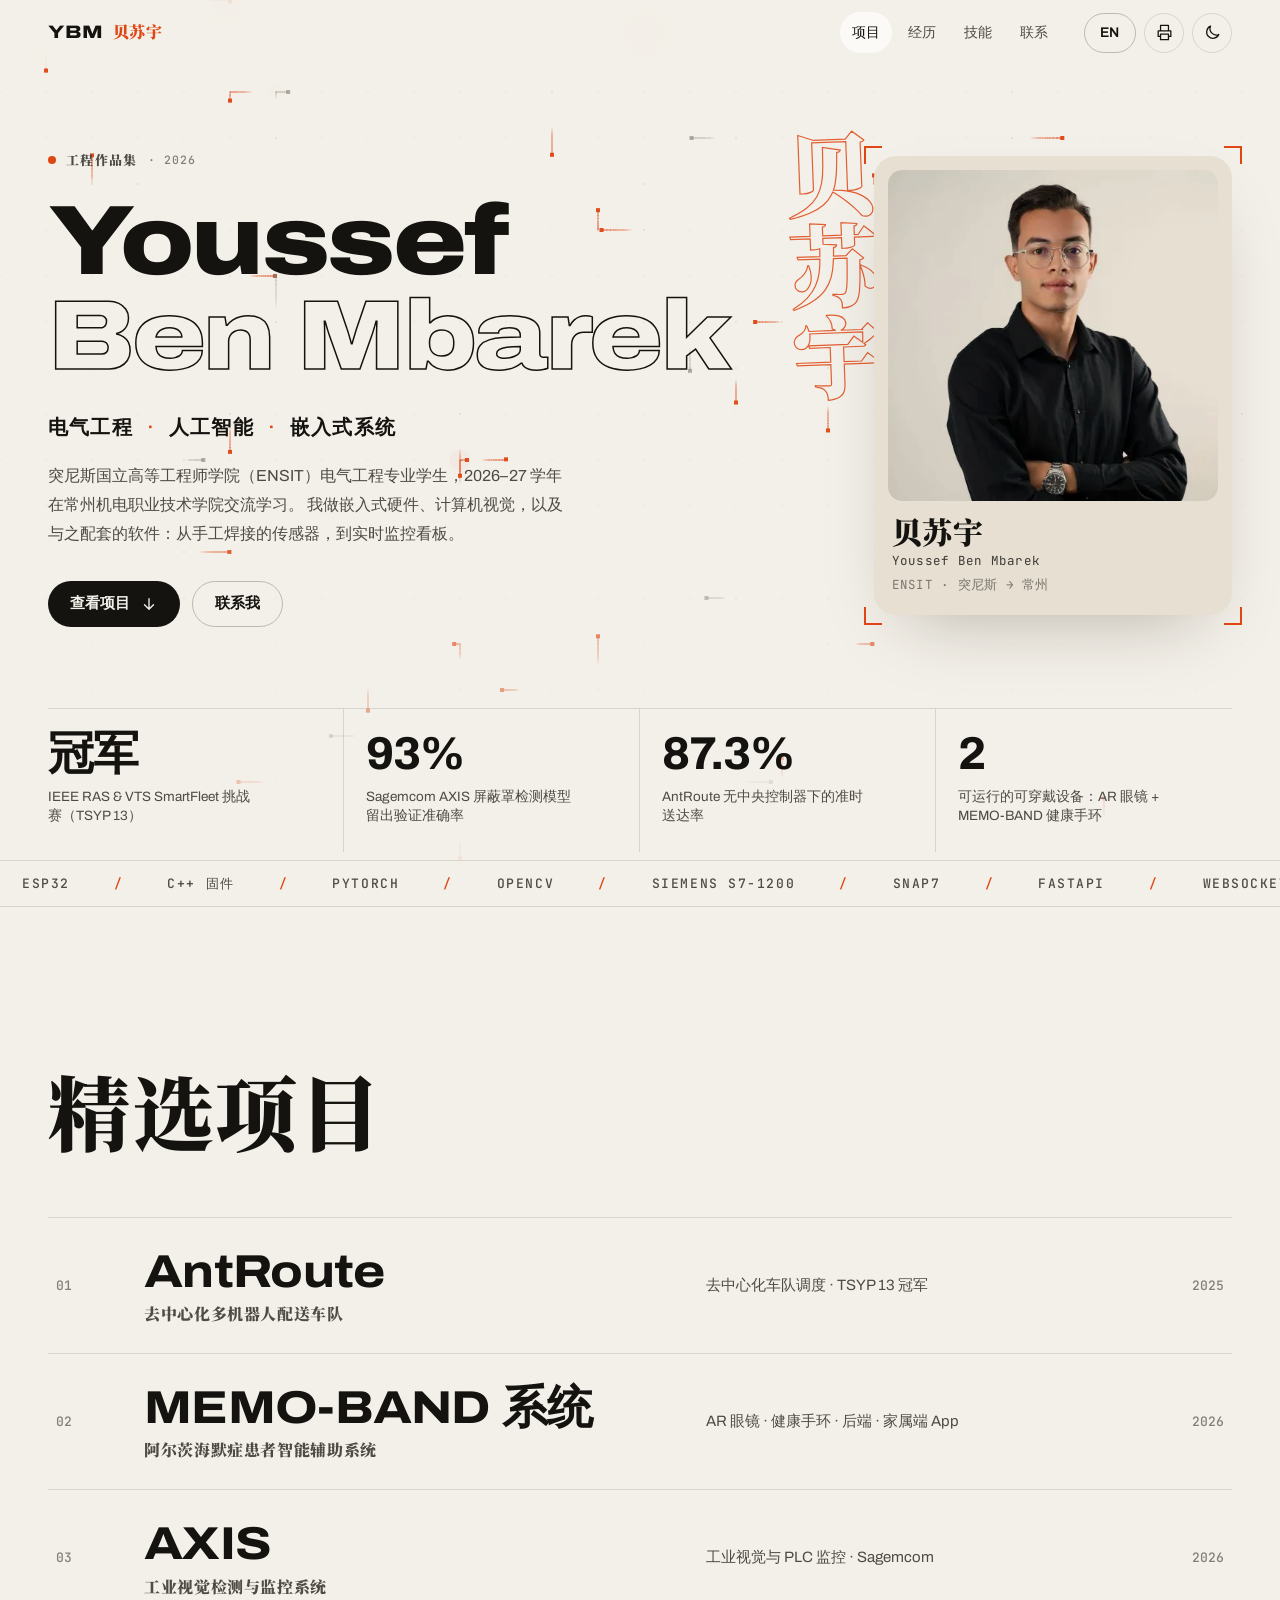
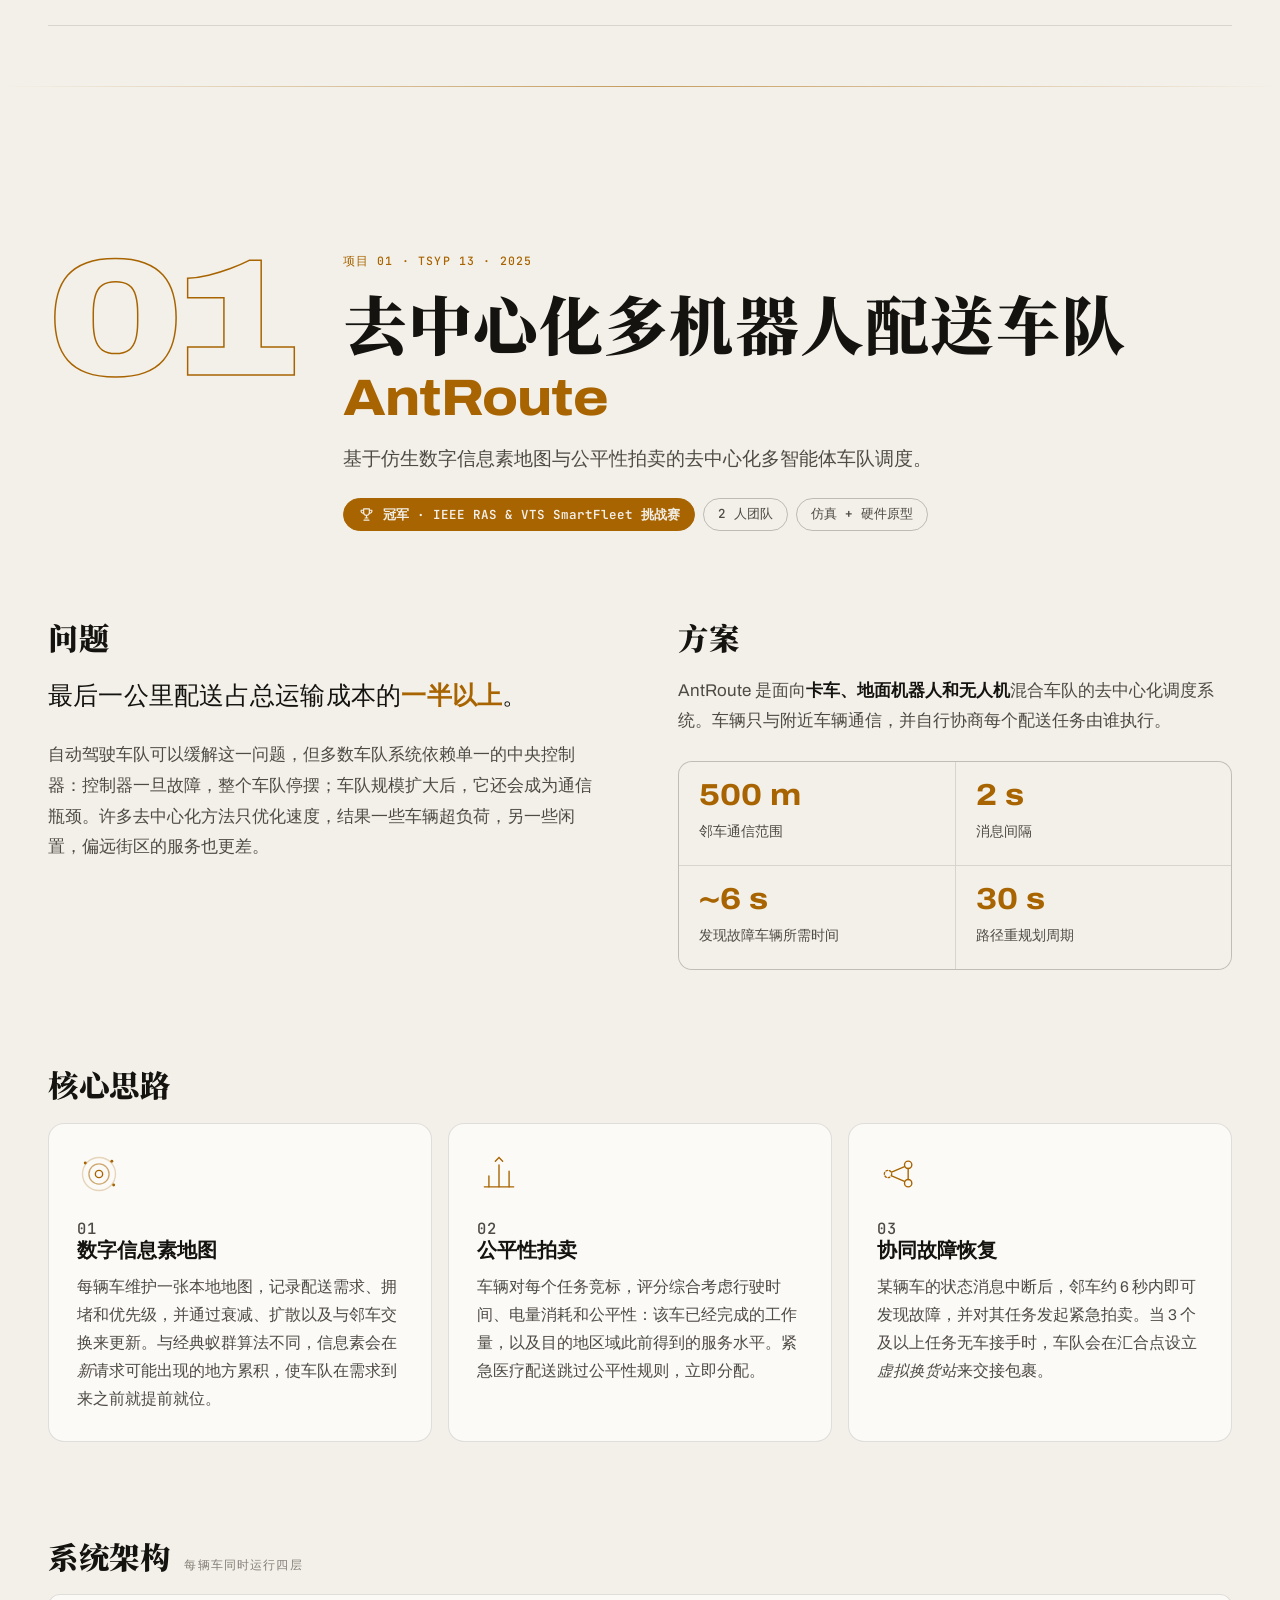
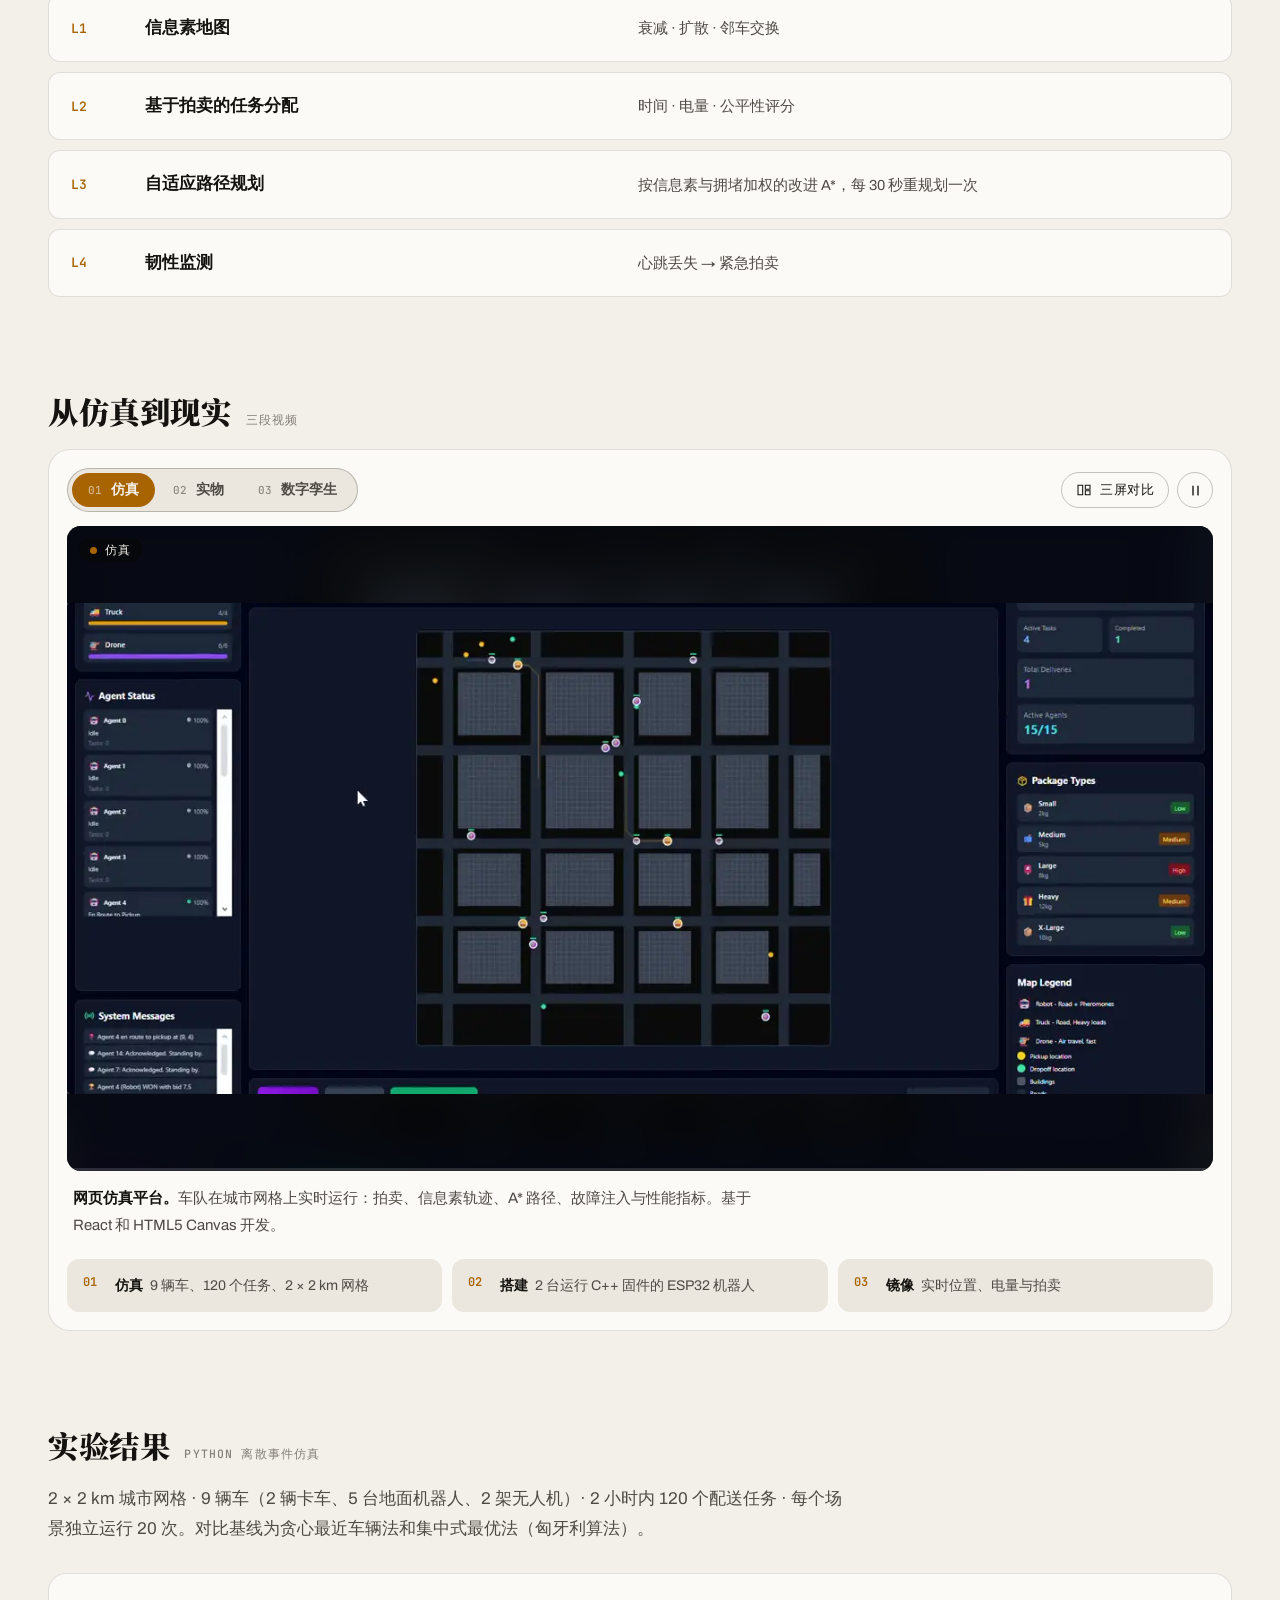
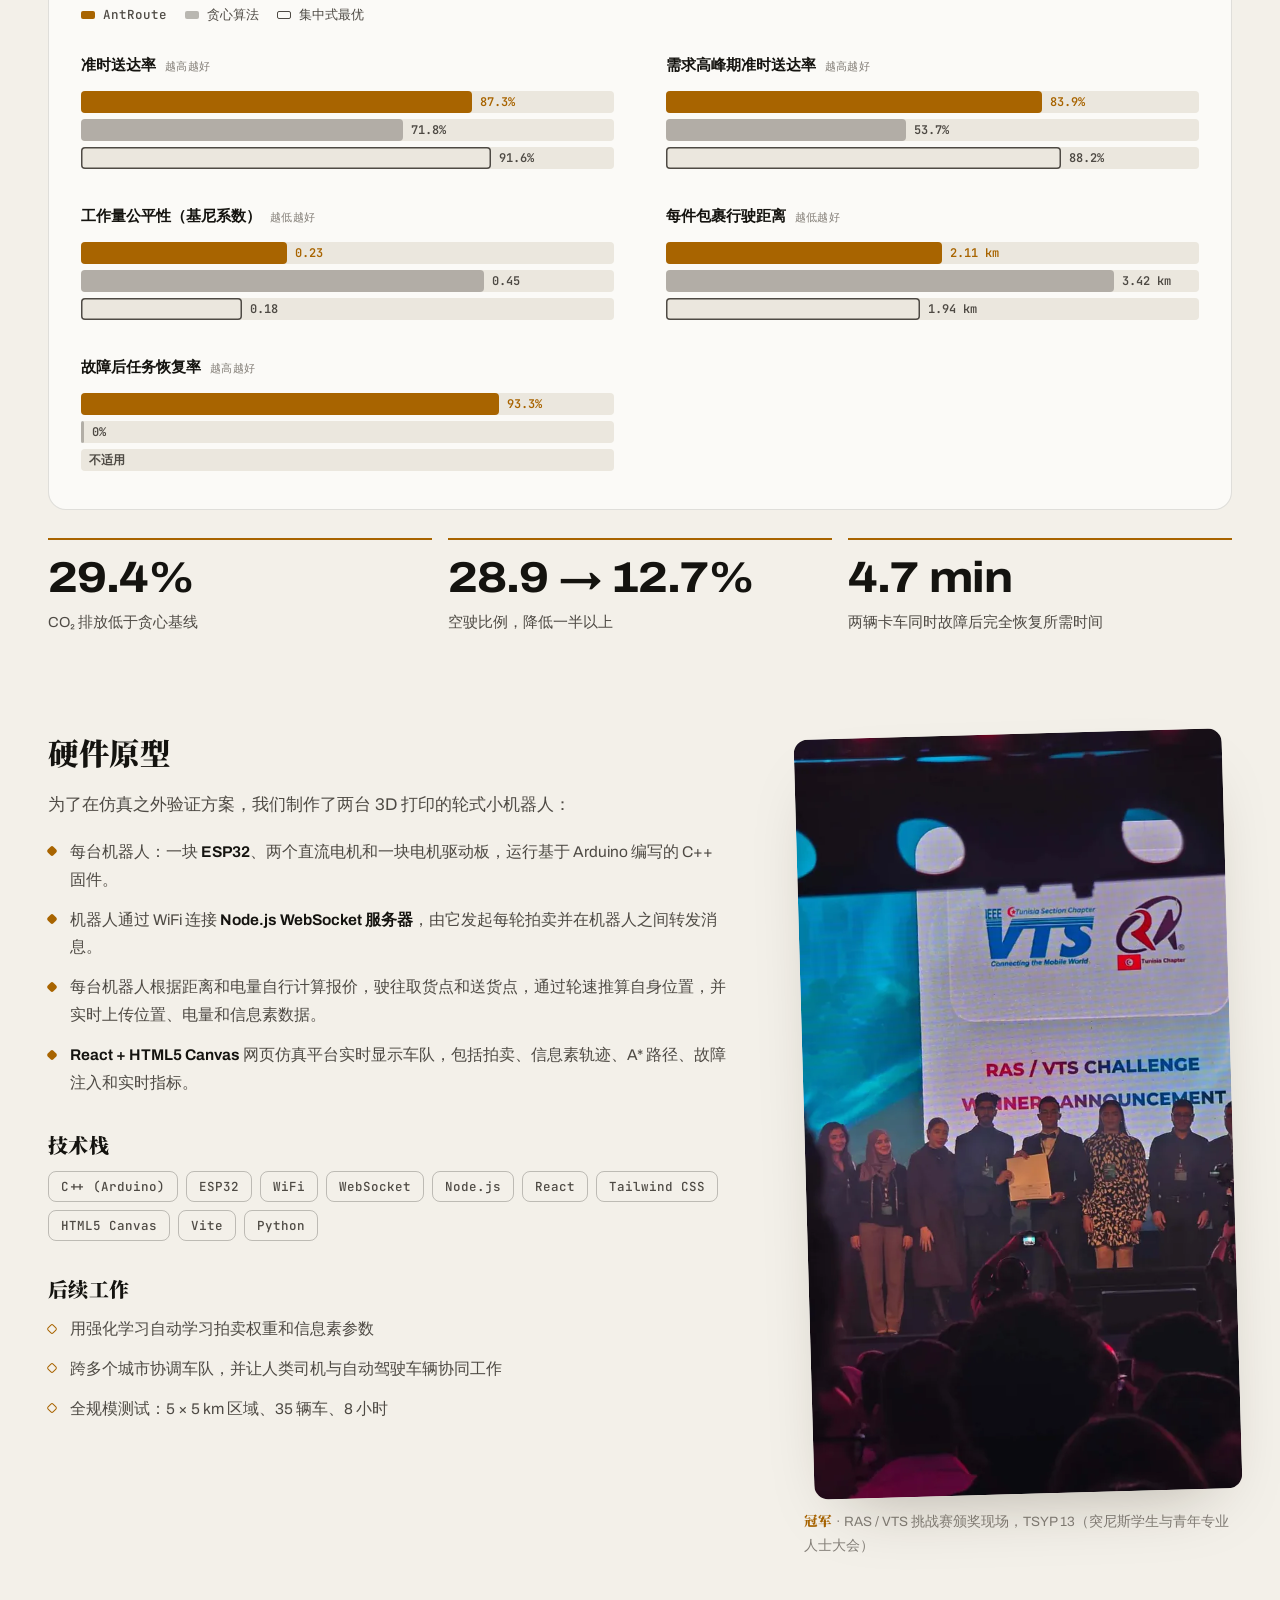
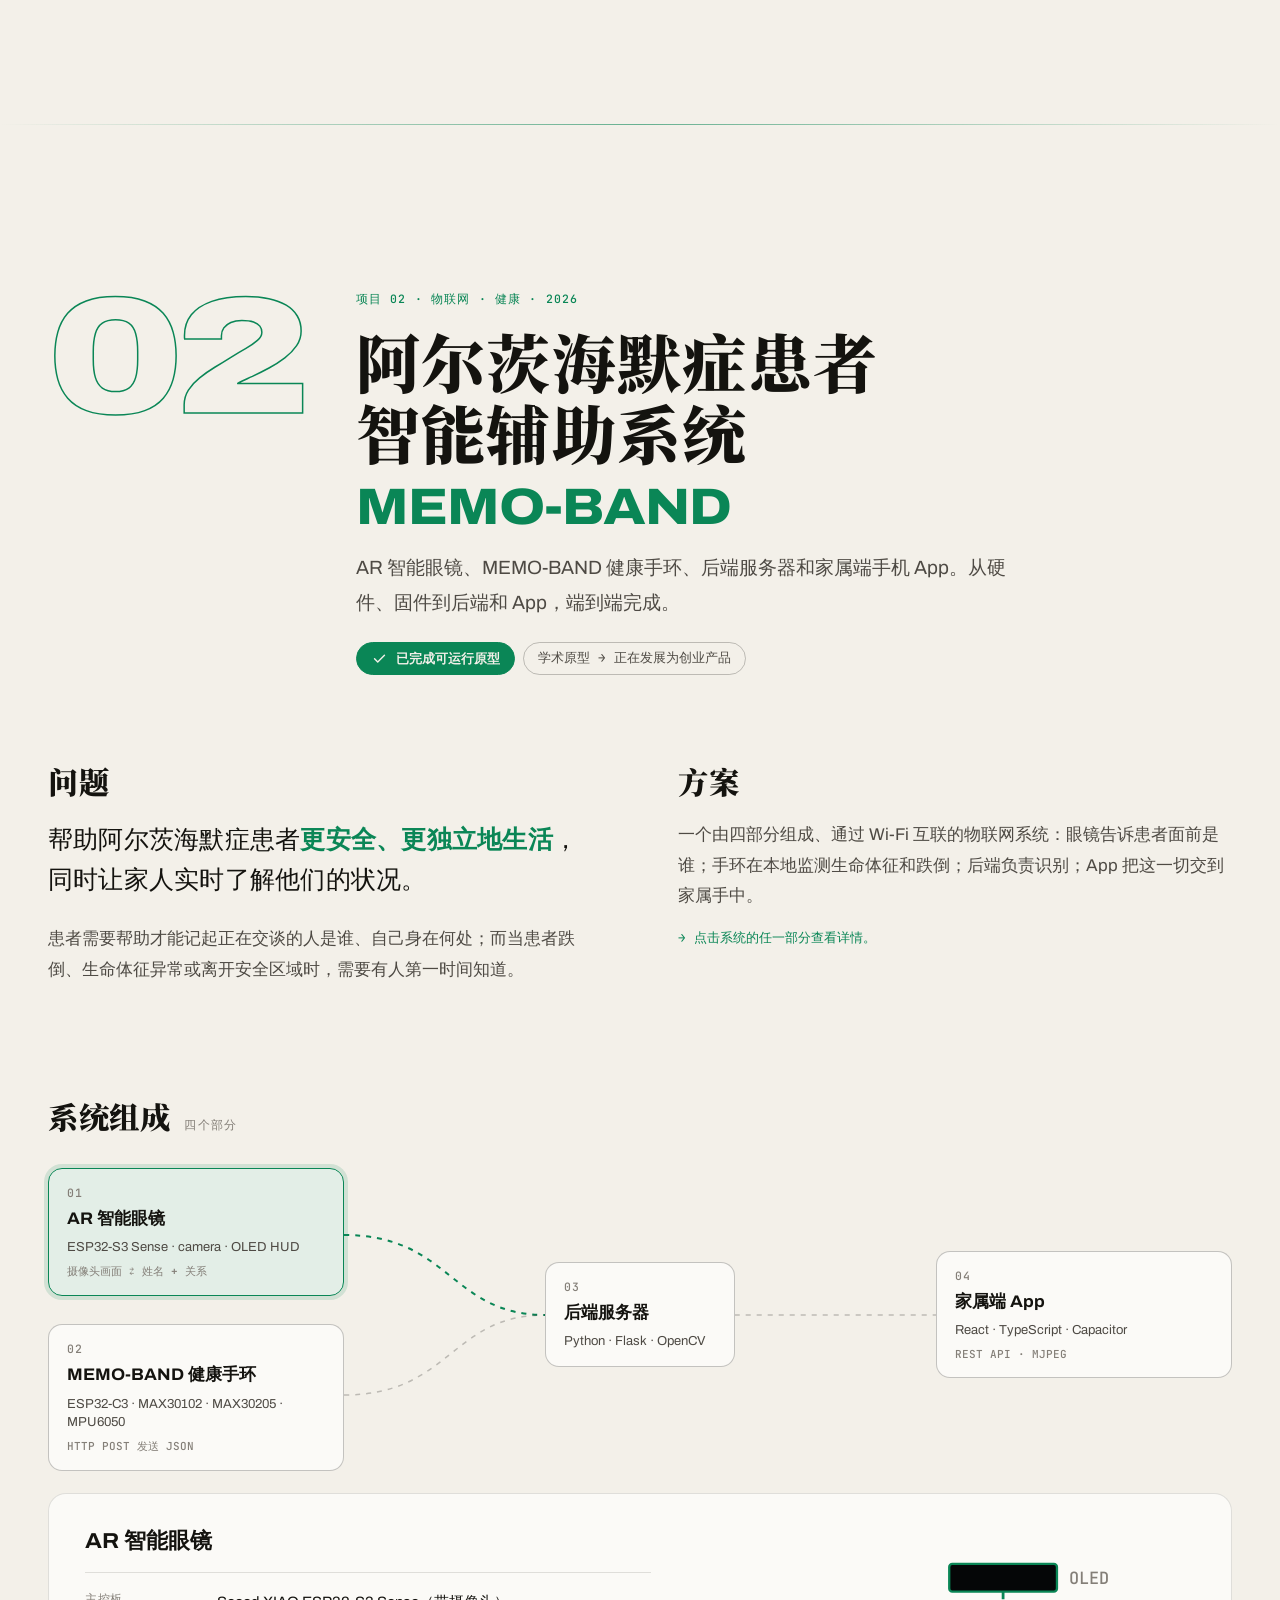
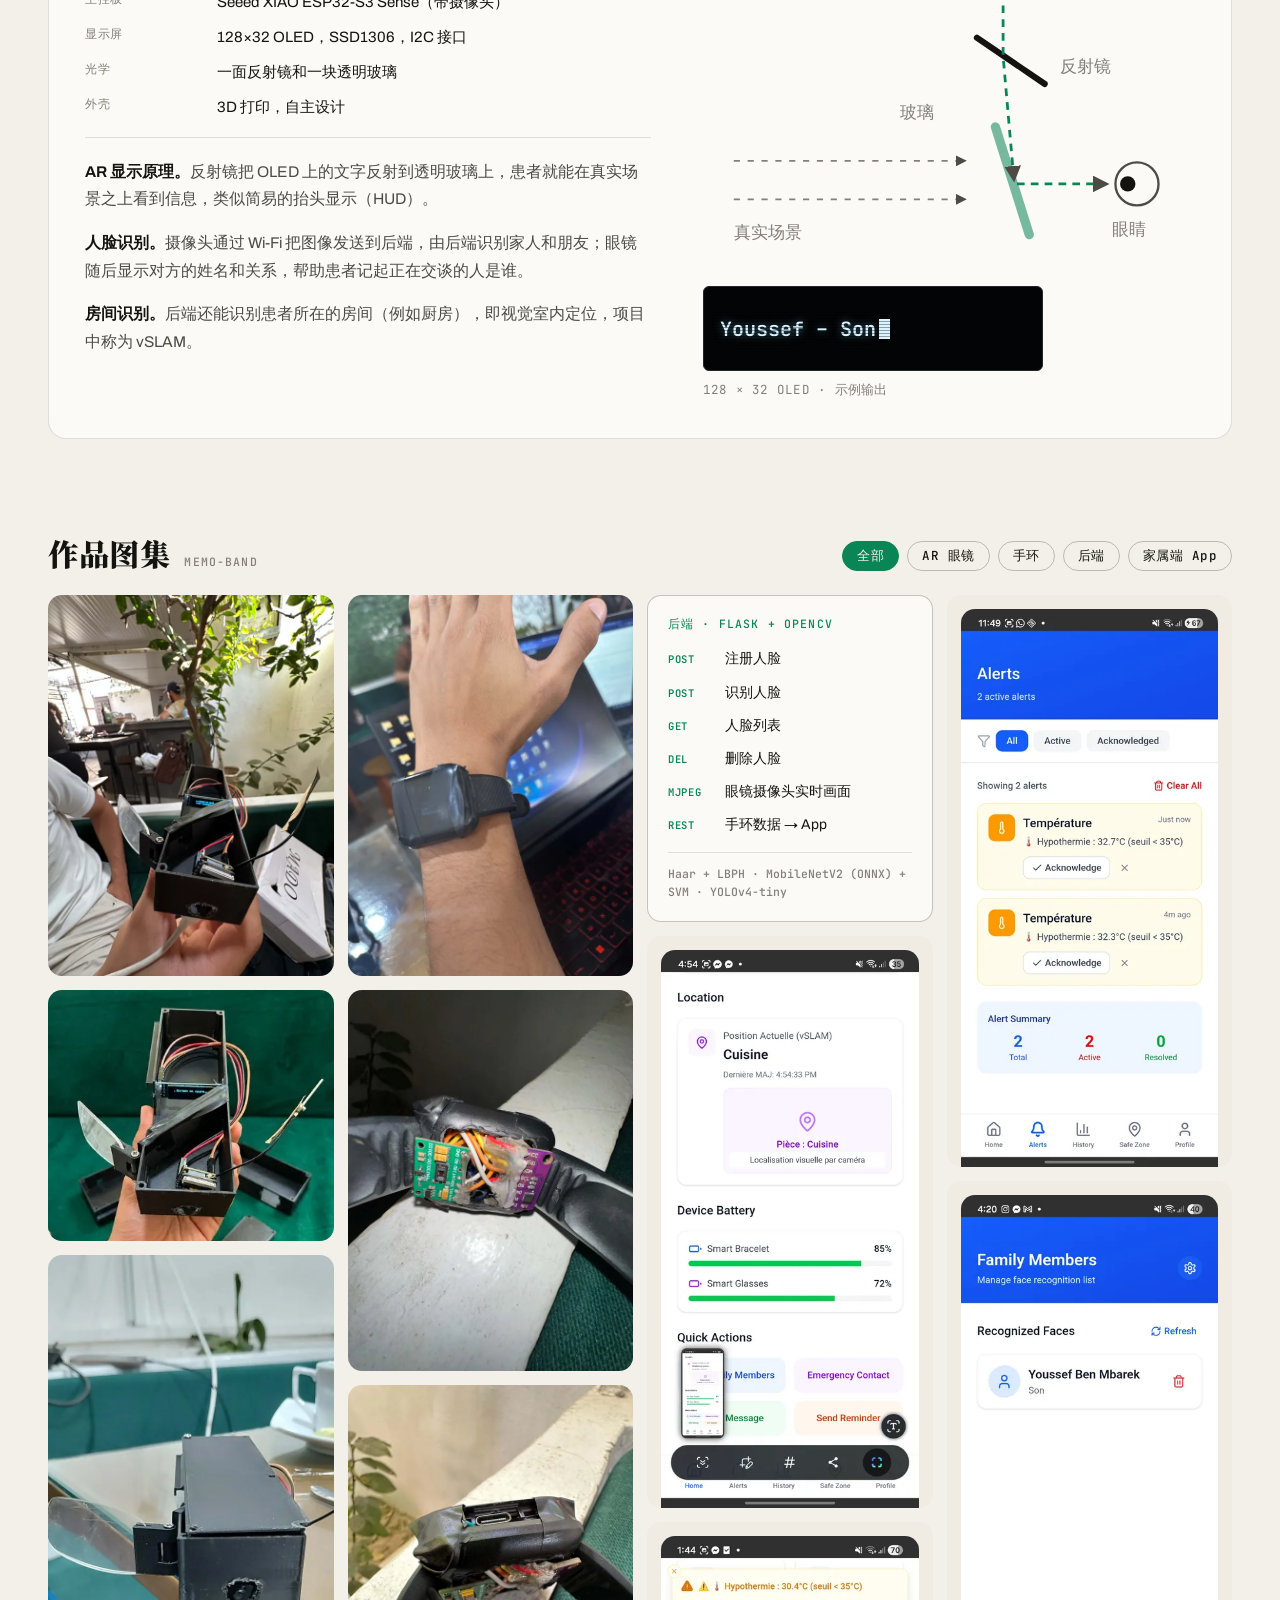
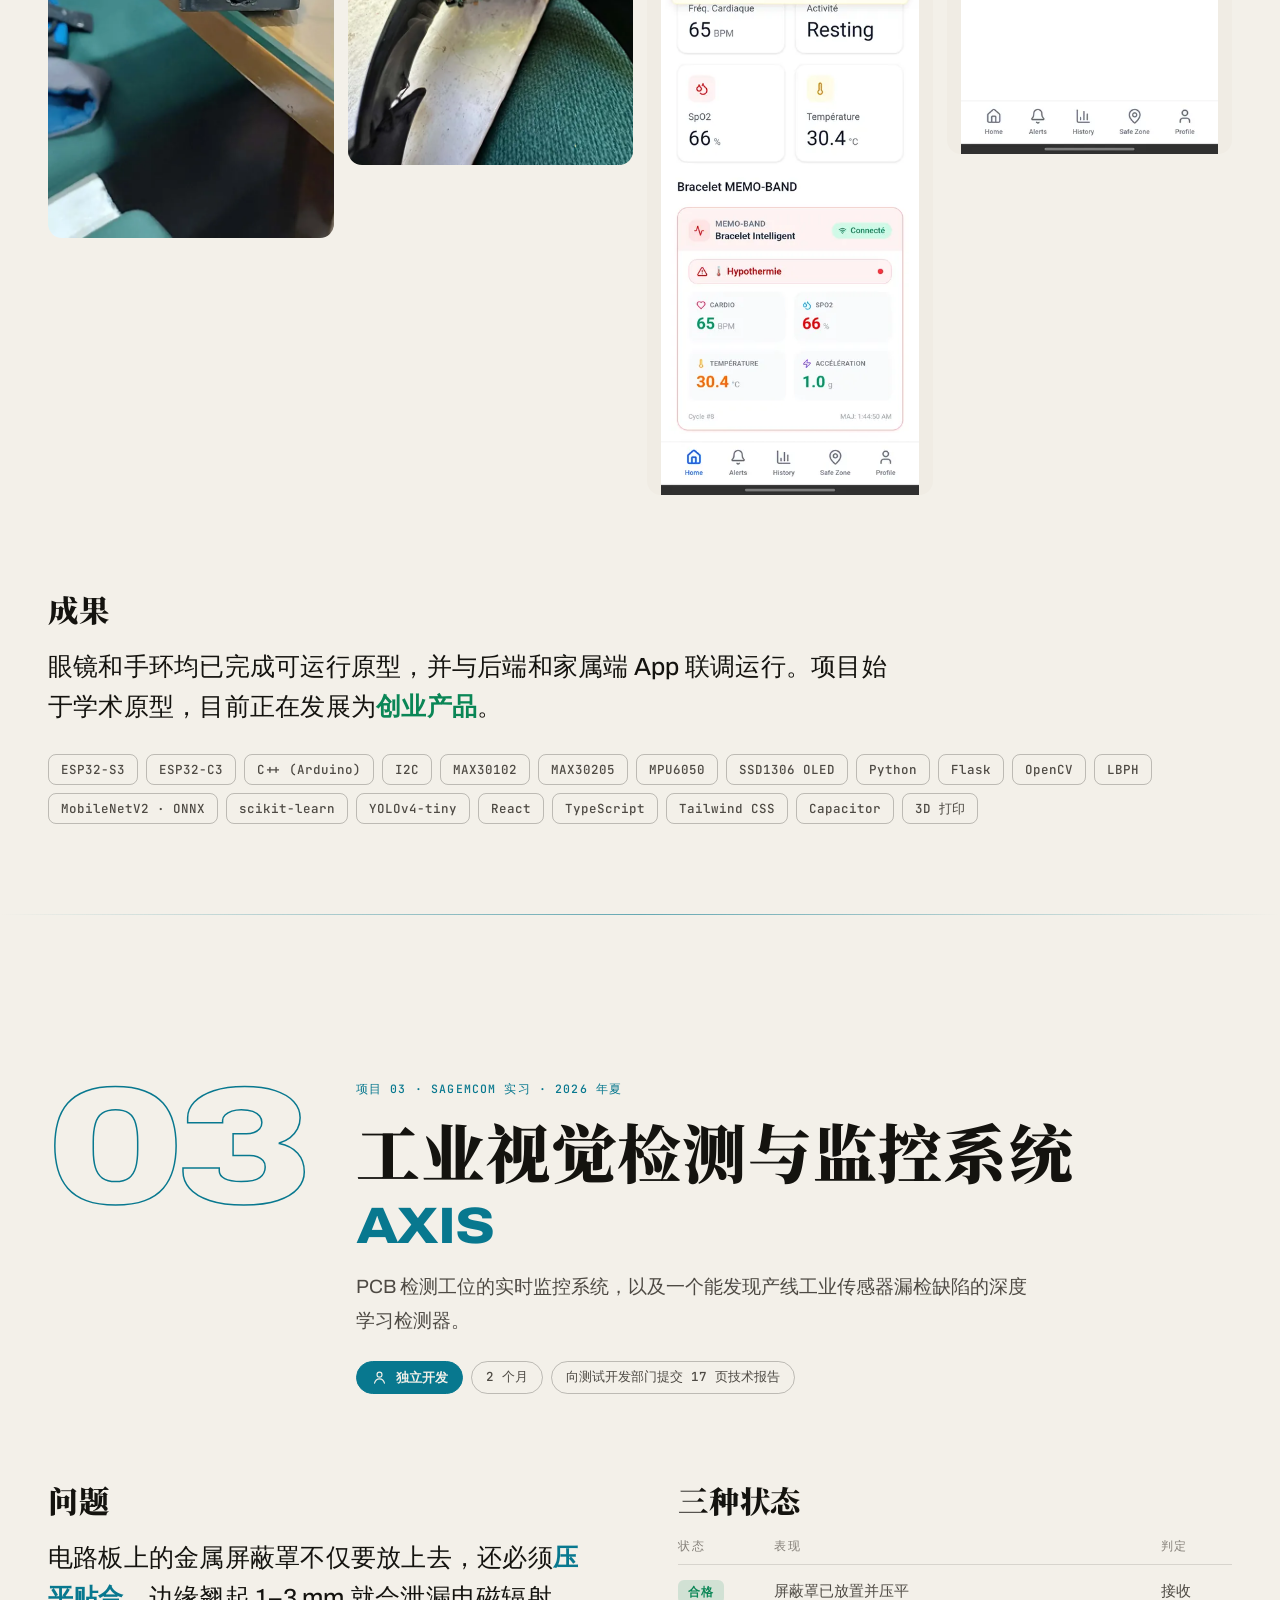
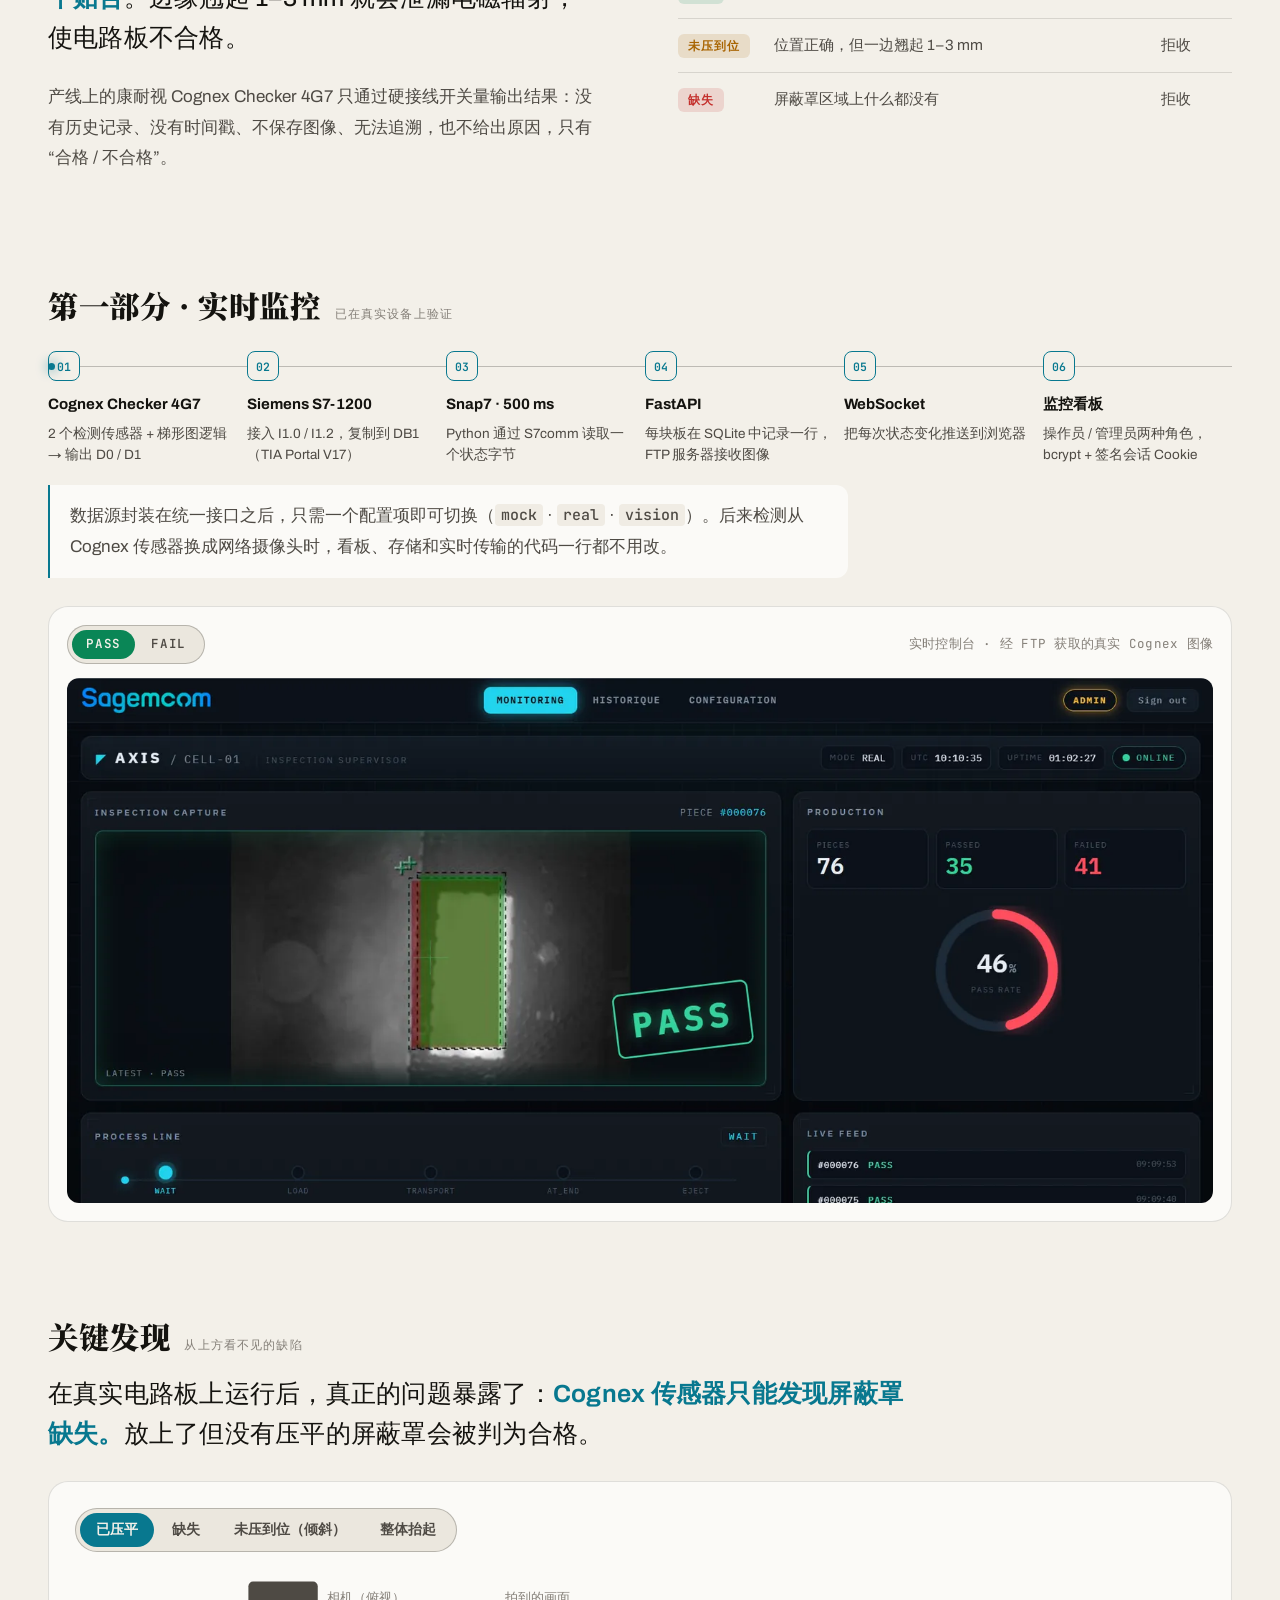
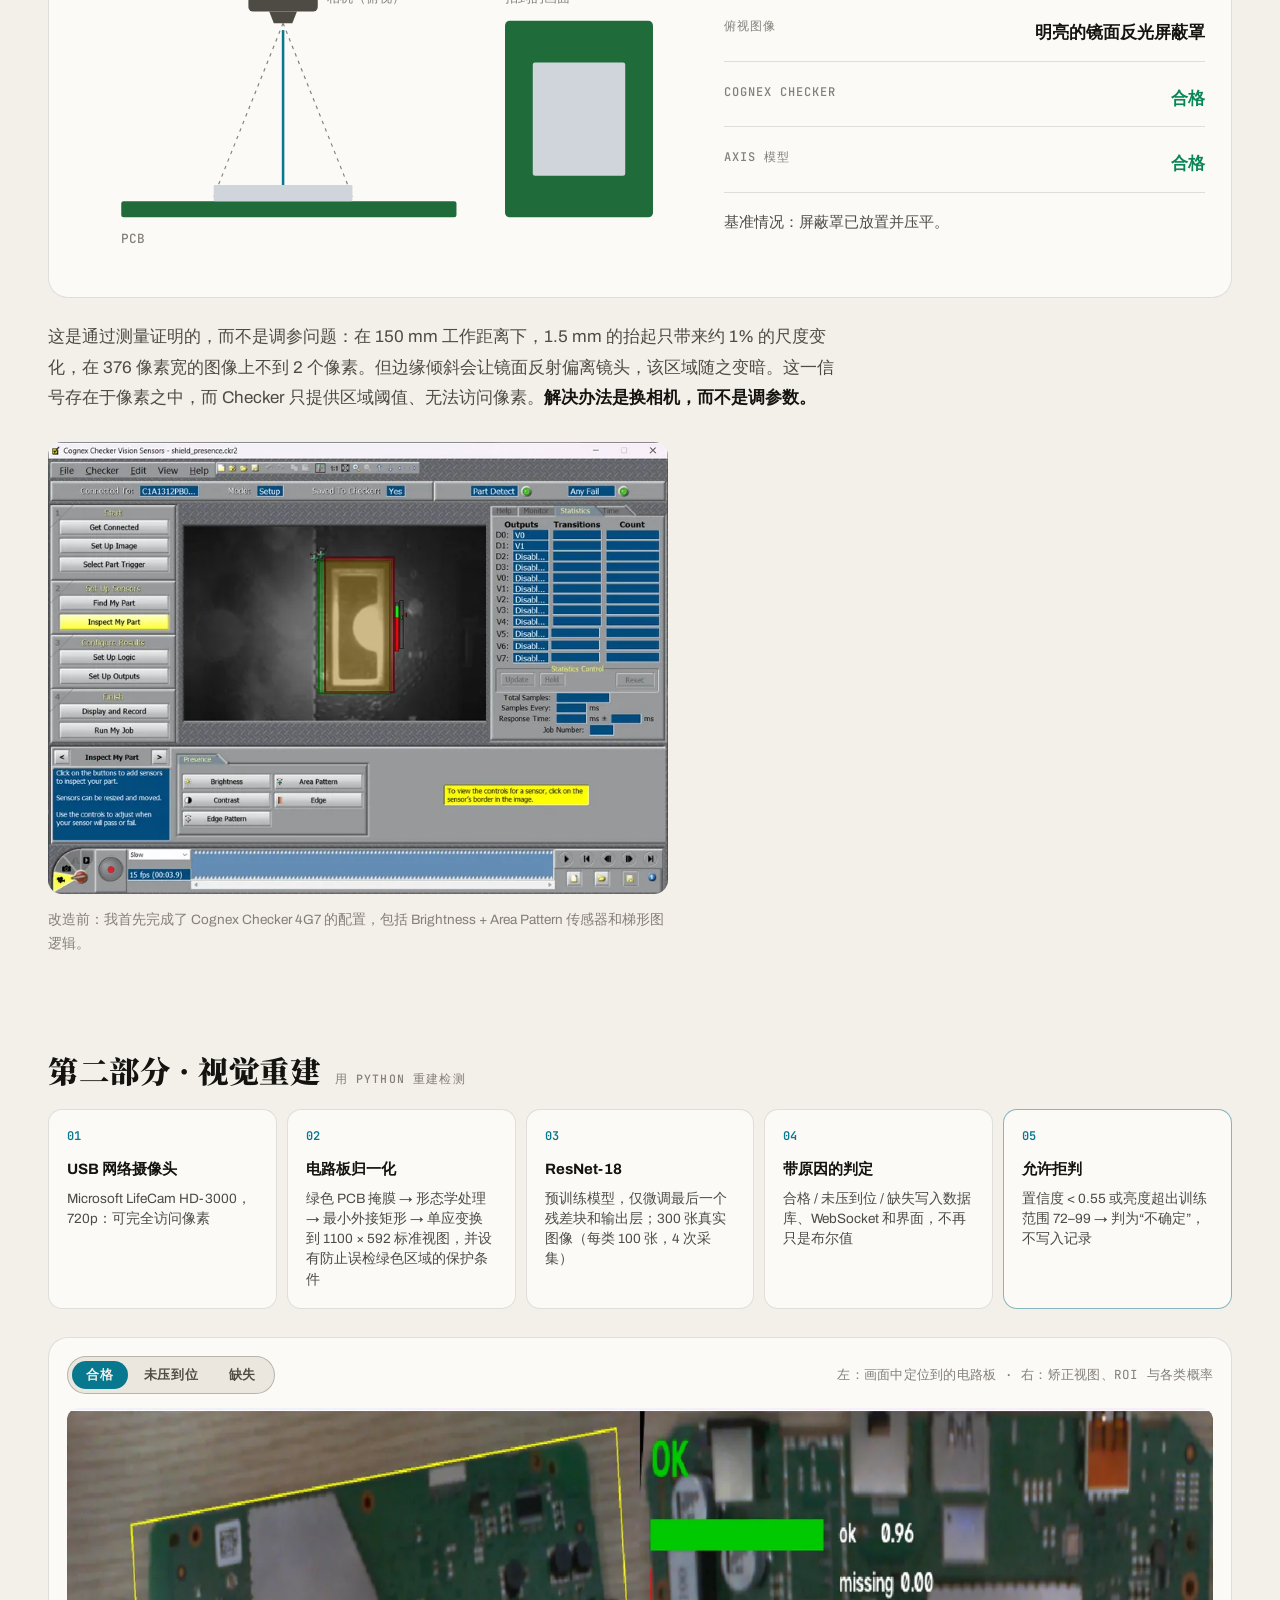
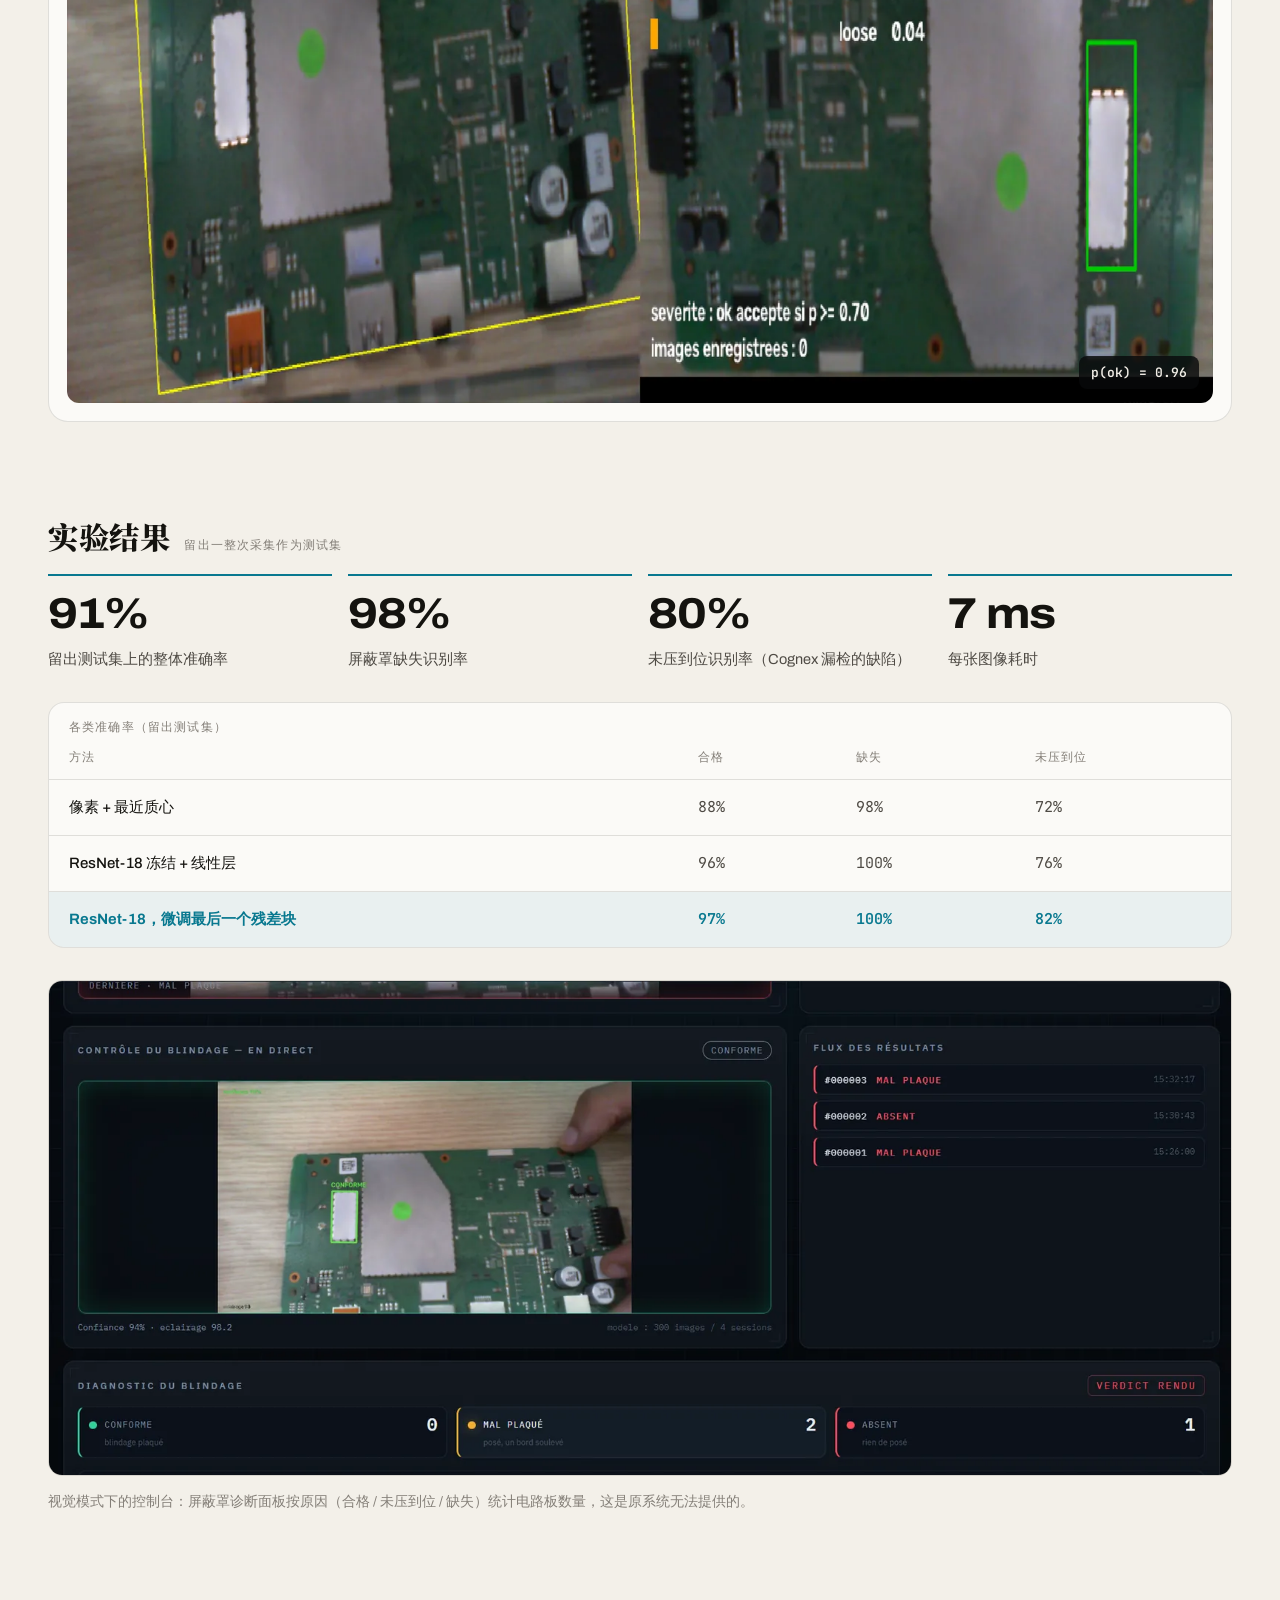
==== zh/index.html @ ea98185e "Add Chinese version at /zh/ with language switch - zh/index.html generated from index.html by tools/" ====
<!doctype html>
<html lang="zh-CN" class="no-js">
<head>
<meta charset="utf-8">
<meta name="viewport" content="width=device-width, initial-scale=1, viewport-fit=cover">
<title>贝苏宇 Youssef Ben Mbarek — 工程作品集</title>
<meta name="description" content="贝苏宇（Youssef Ben Mbarek）的工程作品集：电气工程、人工智能与嵌入式系统。AntRoute 去中心化配送车队、阿尔茨海默症患者智能辅助系统、AXIS 工业视觉检测。">
<meta name="theme-color" content="#0b0c0e" media="(prefers-color-scheme: dark)">
<meta name="theme-color" content="#f3f0e9" media="(prefers-color-scheme: light)">
<meta property="og:title" content="贝苏宇 Youssef Ben Mbarek — 工程作品集">
<meta property="og:description" content="电气工程 · 人工智能 · 嵌入式系统">
<meta property="og:image" content="../assets/img/podium-600.webp">
<link rel="icon" href="../favicon.svg" type="image/svg+xml">
<link rel="alternate" hreflang="en" href="https://youssefbmk.github.io/">
<link rel="alternate" hreflang="zh-CN" href="https://youssefbmk.github.io/zh/">
<link rel="preload" href="../assets/fonts/archivo.woff2" as="font" type="font/woff2" crossorigin>
<link rel="preload" href="../assets/fonts/notoserifsc-sub.woff2" as="font" type="font/woff2" crossorigin>
<script>
  (function () {
    var d = document.documentElement, t = null;
    d.classList.remove('no-js'); d.classList.add('js');
    try { t = localStorage.getItem('theme'); } catch (e) {}
    if (t !== 'light' && t !== 'dark') t = matchMedia('(prefers-color-scheme: light)').matches ? 'light' : 'dark';
    d.setAttribute('data-theme', t);
  })();
</script>
<link rel="stylesheet" href="../assets/css/main.css">
</head>
<body>
<a class="skip" href="#work">跳到项目</a>

<!-- ============ NAV ============ -->
<header class="nav" id="top">
  <div class="nav__inner">
    <a class="nav__brand" href="#top" aria-label="返回顶部">
      <span class="nav__mark">YBM</span><span class="nav__cn zh">贝苏宇</span>
    </a>
    <nav class="nav__links" aria-label="栏目">
      <a href="#work">项目</a>
      <a href="#experience">经历</a>
      <a href="#skills">技能</a>
      <a href="#contact">联系</a>
    </nav>
    <div class="nav__tools">
      <a class="lang-btn" href="../" hreflang="en" lang="en" data-lang="en" title="Switch to English">EN</a>
      <button class="icon-btn" id="printBtn" type="button" aria-label="保存为 PDF" title="保存为 PDF">
        <svg viewBox="0 0 24 24" aria-hidden="true"><path d="M7 9V3h10v6M7 17H4v-7h16v7h-3M7 14h10v7H7z" fill="none" stroke="currentColor" stroke-width="1.6" stroke-linejoin="round"/></svg>
      </button>
      <button class="icon-btn theme-btn" id="themeBtn" type="button" aria-label="切换深色 / 浅色主题" title="切换主题">
        <svg class="i-sun" viewBox="0 0 24 24" aria-hidden="true"><circle cx="12" cy="12" r="4.2" fill="none" stroke="currentColor" stroke-width="1.6"/><path d="M12 2v2.5M12 19.5V22M2 12h2.5M19.5 12H22M4.9 4.9l1.8 1.8M17.3 17.3l1.8 1.8M4.9 19.1l1.8-1.8M17.3 6.7l1.8-1.8" stroke="currentColor" stroke-width="1.6" stroke-linecap="round"/></svg>
        <svg class="i-moon" viewBox="0 0 24 24" aria-hidden="true"><path d="M20 14.5A8 8 0 0 1 9.5 4a8 8 0 1 0 10.5 10.5z" fill="none" stroke="currentColor" stroke-width="1.6" stroke-linejoin="round"/></svg>
      </button>
    </div>
  </div>
  <div class="nav__progress" aria-hidden="true"><span id="progress"></span></div>
</header>

<main>
<!-- ============ HERO ============ -->
<section class="hero" aria-label="简介">
  <canvas class="hero__field" id="field" aria-hidden="true"></canvas>
  <div class="wrap hero__grid">
    <div class="hero__text">
      <p class="kicker hero__kicker reveal"><span class="dot"></span><span class="zh">工程作品集</span> · 2026</p>
      <h1 class="hero__name" aria-label="Youssef Ben Mbarek">
        <span class="line"><span class="word">Youssef</span></span>
        <span class="line"><span class="word">Ben&nbsp;Mbarek</span></span>
      </h1>
      <p class="hero__disciplines reveal">
        <span>电气工程</span><i>·</i><span>人工智能</span><i>·</i><span>嵌入式系统</span>
      </p>
      <p class="hero__lede reveal">
        突尼斯国立高等工程师学院（ENSIT）电气工程专业学生，2026–27 学年在常州机电职业技术学院交流学习。
        我做嵌入式硬件、计算机视觉，以及与之配套的软件：从手工焊接的传感器，到实时监控看板。
      </p>
      <div class="hero__cta reveal">
        <a class="btn btn--solid" href="#work">查看项目
          <svg viewBox="0 0 24 24" aria-hidden="true"><path d="M12 5v14M6 13l6 6 6-6" fill="none" stroke="currentColor" stroke-width="1.8" stroke-linecap="round" stroke-linejoin="round"/></svg>
        </a>
        <a class="btn btn--ghost" href="#contact">联系我</a>
      </div>
    </div>

    <figure class="badge reveal" aria-label="贝苏宇的照片">
      <div class="badge__ticks" aria-hidden="true"><i></i><i></i><i></i><i></i></div>
      <div class="badge__photo">
        <img src="../assets/img/portrait-448.webp" width="448" height="448" alt="Youssef Ben Mbarek" fetchpriority="high">
      </div>
      <figcaption class="badge__meta">
        <span class="badge__cn zh">贝苏宇</span>
        <span class="mono">Youssef Ben Mbarek</span>
        <span class="mono dim">ENSIT · 突尼斯 → 常州</span>
      </figcaption>
      <span class="badge__vertical zh" aria-hidden="true">贝苏宇</span>
    </figure>
  </div>

  <div class="wrap">
    <ul class="hero__stats">
      <li class="reveal">
        <span class="stat__value">冠军</span>
        <span class="stat__label">IEEE RAS &amp; VTS SmartFleet 挑战赛（TSYP 13）</span>
      </li>
      <li class="reveal">
        <span class="stat__value"><span data-count="93">93</span>%</span>
        <span class="stat__label">Sagemcom AXIS 屏蔽罩检测模型留出验证准确率</span>
      </li>
      <li class="reveal">
        <span class="stat__value"><span data-count="87.3" data-decimals="1">87.3</span>%</span>
        <span class="stat__label">AntRoute 无中央控制器下的准时送达率</span>
      </li>
      <li class="reveal">
        <span class="stat__value">2</span>
        <span class="stat__label">可运行的可穿戴设备：AR 眼镜 + MEMO-BAND 健康手环</span>
      </li>
    </ul>
  </div>
  <div class="marquee" aria-hidden="true">
    <div class="marquee__track">
      <span>ESP32</span><span>C++ 固件</span><span>PyTorch</span><span>OpenCV</span><span>Siemens S7-1200</span><span>Snap7</span><span>FastAPI</span><span>WebSockets</span><span>React</span><span>Node.js</span><span>I2C 传感器</span><span>ResNet-18</span><span>MobileNetV2</span><span>TIA Portal</span><span>Capacitor</span><span>3D 打印</span>
      <span>ESP32</span><span>C++ 固件</span><span>PyTorch</span><span>OpenCV</span><span>Siemens S7-1200</span><span>Snap7</span><span>FastAPI</span><span>WebSockets</span><span>React</span><span>Node.js</span><span>I2C 传感器</span><span>ResNet-18</span><span>MobileNetV2</span><span>TIA Portal</span><span>Capacitor</span><span>3D 打印</span>
    </div>
  </div>
</section>

<!-- ============ PROJECT INDEX ============ -->
<section class="index" id="work" aria-labelledby="work-title">
  <div class="wrap">
    <header class="sec-head reveal">
      
      <h2 class="sec-title zh" id="work-title">精选项目</h2>
    </header>
    <ol class="index__list">
      <li class="reveal" style="--pa: var(--c-amber)">
        <a href="#antroute" data-preview="../assets/img/podium-600.webp">
          <span class="index__num">01</span>
          <span class="index__name">AntRoute<small class="zh">去中心化多机器人配送车队</small></span>
          <span class="index__desc">去中心化车队调度 · TSYP 13 冠军</span>
          <span class="index__year">2025</span>
        </a>
      </li>
      <li class="reveal" style="--pa: var(--c-green)">
        <a href="#memo" data-preview="../assets/img/glasses-hand-600.webp">
          <span class="index__num">02</span>
          <span class="index__name">MEMO-BAND 系统<small class="zh">阿尔茨海默症患者智能辅助系统</small></span>
          <span class="index__desc">AR 眼镜 · 健康手环 · 后端 · 家属端 App</span>
          <span class="index__year">2026</span>
        </a>
      </li>
      <li class="reveal" style="--pa: var(--c-cyan)">
        <a href="#axis" data-preview="../assets/img/axis-loose-800.webp">
          <span class="index__num">03</span>
          <span class="index__name">AXIS<small class="zh">工业视觉检测与监控系统</small></span>
          <span class="index__desc">工业视觉与 PLC 监控 · Sagemcom</span>
          <span class="index__year">2026</span>
        </a>
      </li>
    </ol>
  </div>
  <div class="index__preview" aria-hidden="true"><img alt="" id="indexPreview"></div>
</section>

<!-- ============ PROJECT 01 · ANTROUTE ============ -->
<article class="project" id="antroute" style="--pa: var(--c-amber); --pa-soft: var(--c-amber-soft)" aria-labelledby="ar-title">
  <div class="wrap">
    <header class="p-head">
      <div class="p-head__num reveal" aria-hidden="true">01</div>
      <div class="p-head__titles">
        <p class="kicker reveal">项目 01 · TSYP 13 · 2025</p>
        <h2 class="p-title zh reveal" id="ar-title"><span class="nw">去中心化多机器人</span><span class="nw">配送车队</span></h2>
        <p class="p-name reveal">AntRoute</p>
        <p class="p-sub reveal">基于仿生数字信息素地图与公平性拍卖的去中心化多智能体车队调度。</p>
        <ul class="meta reveal">
          <li class="award">
            <svg viewBox="0 0 24 24" aria-hidden="true"><path d="M8 4h8v5a4 4 0 0 1-8 0zM8 6H4.5a3 3 0 0 0 3.6 4M16 6h3.5a3 3 0 0 1-3.6 4M12 13v4M8.5 20h7M10 17h4" fill="none" stroke="currentColor" stroke-width="1.6" stroke-linecap="round" stroke-linejoin="round"/></svg>
            冠军 · IEEE RAS &amp; VTS SmartFleet 挑战赛
          </li>
          <li>2 人团队</li>
          <li>仿真 + 硬件原型</li>
        </ul>
      </div>
    </header>

    <div class="p-grid">
      <section class="block reveal" aria-labelledby="ar-problem">
        <h3 class="block__title" id="ar-problem"><span class="zh">问题</span></h3>
        <p class="big">最后一公里配送占总运输成本的<strong>一半以上</strong>。</p>
        <p>自动驾驶车队可以缓解这一问题，但多数车队系统依赖单一的中央控制器：控制器一旦故障，整个车队停摆；车队规模扩大后，它还会成为通信瓶颈。许多去中心化方法只优化速度，结果一些车辆超负荷，另一些闲置，偏远街区的服务也更差。</p>
      </section>
      <section class="block reveal" aria-labelledby="ar-solution">
        <h3 class="block__title" id="ar-solution"><span class="zh">方案</span></h3>
        <p>AntRoute 是面向<strong>卡车、地面机器人和无人机</strong>混合车队的去中心化调度系统。车辆只与附近车辆通信，并自行协商每个配送任务由谁执行。</p>
        <ul class="specs">
          <li><b>500 m</b><span>邻车通信范围</span></li>
          <li><b>2 s</b><span>消息间隔</span></li>
          <li><b>~6 s</b><span>发现故障车辆所需时间</span></li>
          <li><b>30 s</b><span>路径重规划周期</span></li>
        </ul>
      </section>
    </div>

    <!-- three ideas -->
    <section class="ideas" aria-labelledby="ar-ideas">
      <h3 class="block__title reveal" id="ar-ideas"><span class="zh">核心思路</span></h3>
      <div class="ideas__grid">
        <div class="card glow reveal">
          <svg class="card__icon" viewBox="0 0 48 48" aria-hidden="true"><g fill="none" stroke="currentColor" stroke-width="1.5"><circle cx="24" cy="24" r="4"/><circle cx="24" cy="24" r="11" opacity=".55"/><circle cx="24" cy="24" r="18" opacity=".25"/></g><g fill="currentColor"><circle cx="9" cy="12" r="1.6"/><circle cx="38" cy="10" r="1.6"/><circle cx="40" cy="36" r="1.6"/></g></svg>
          <p class="card__k">01</p>
          <h4>数字信息素地图</h4>
          <p>每辆车维护一张本地地图，记录配送需求、拥堵和优先级，并通过衰减、扩散以及与邻车交换来更新。与经典蚁群算法不同，信息素会在<em>新</em>请求可能出现的地方累积，使车队在需求到来之前就提前就位。</p>
        </div>
        <div class="card glow reveal">
          <svg class="card__icon" viewBox="0 0 48 48" aria-hidden="true"><g fill="none" stroke="currentColor" stroke-width="1.5" stroke-linecap="round"><path d="M8 38h32"/><path d="M13 38V26M24 38V14M35 38V21"/><path d="M20 10l4-4 4 4" /></g></svg>
          <p class="card__k">02</p>
          <h4>公平性拍卖</h4>
          <p>车辆对每个任务竞标，评分综合考虑行驶时间、电量消耗和公平性：该车已经完成的工作量，以及目的地区域此前得到的服务水平。紧急医疗配送跳过公平性规则，立即分配。</p>
        </div>
        <div class="card glow reveal">
          <svg class="card__icon" viewBox="0 0 48 48" aria-hidden="true"><g fill="none" stroke="currentColor" stroke-width="1.5" stroke-linecap="round"><circle cx="12" cy="24" r="4" stroke-dasharray="2 2"/><circle cx="34" cy="14" r="4"/><circle cx="34" cy="34" r="4"/><path d="M16 22l14-6M16 26l14 6M34 18v12"/></g></svg>
          <p class="card__k">03</p>
          <h4>协同故障恢复</h4>
          <p>某辆车的状态消息中断后，邻车约 6 秒内即可发现故障，并对其任务发起紧急拍卖。当 3 个及以上任务无车接手时，车队会在汇合点设立<em>虚拟换货站</em>来交接包裹。</p>
        </div>
      </div>
    </section>

    <!-- architecture -->
    <section class="arch reveal" aria-labelledby="ar-arch">
      <h3 class="block__title" id="ar-arch"><span class="zh">系统架构</span><span class="kicker">每辆车同时运行四层</span></h3>
      <ol class="layers">
        <li><span class="layers__i">L1</span><span class="layers__n">信息素地图</span><span class="layers__d">衰减 · 扩散 · 邻车交换</span></li>
        <li><span class="layers__i">L2</span><span class="layers__n">基于拍卖的任务分配</span><span class="layers__d">时间 · 电量 · 公平性评分</span></li>
        <li><span class="layers__i">L3</span><span class="layers__n">自适应路径规划</span><span class="layers__d">按信息素与拥堵加权的改进 A*，每 30 秒重规划一次</span></li>
        <li><span class="layers__i">L4</span><span class="layers__n">韧性监测</span><span class="layers__d">心跳丢失 → 紧急拍卖</span></li>
      </ol>
    </section>

    <!-- sim to real -->
    <section class="s2r-wrap" aria-labelledby="ar-s2r">
      <h3 class="block__title reveal" id="ar-s2r"><span class="zh">从仿真到现实</span><span class="kicker">三段视频</span></h3>
      <div class="s2r reveal" id="s2r" data-mode="single" data-active="sim">
        <div class="s2r__bar">
          <div class="seg" role="tablist" aria-label="选择视频">
            <span class="seg__thumb" aria-hidden="true"></span>
            <button role="tab" id="tab-sim" aria-controls="clip-sim" aria-selected="true" data-v="sim"><i>01</i> 仿真</button>
            <button role="tab" id="tab-real" aria-controls="clip-real" aria-selected="false" tabindex="-1" data-v="real"><i>02</i> 实物</button>
            <button role="tab" id="tab-twin" aria-controls="clip-twin" aria-selected="false" tabindex="-1" data-v="twin"><i>03</i> 数字孪生</button>
          </div>
          <div class="s2r__tools">
            <button class="chip" id="s2rMode" type="button" aria-pressed="false">
              <svg viewBox="0 0 24 24" aria-hidden="true"><path d="M3 5h7v14H3zM14 5h7v6h-7zM14 13h7v6h-7z" fill="none" stroke="currentColor" stroke-width="1.6"/></svg>
              三屏对比
            </button>
            <button class="chip chip--icon" id="s2rPlay" type="button" aria-label="暂停视频">
              <svg class="i-pause" viewBox="0 0 24 24" aria-hidden="true"><path d="M8 5v14M16 5v14" stroke="currentColor" stroke-width="2.2" stroke-linecap="round"/></svg>
              <svg class="i-play" viewBox="0 0 24 24" aria-hidden="true"><path d="M7 4.5v15l12-7.5z" fill="currentColor"/></svg>
            </button>
          </div>
        </div>

        <div class="s2r__stage">
          <figure class="clip" id="clip-sim" role="tabpanel" aria-labelledby="tab-sim" data-v="sim">
            <div class="clip__media">
              <img class="clip__bg" src="../assets/video/sim-poster.webp" alt="" aria-hidden="true" loading="lazy">
              <video muted loop playsinline preload="none" poster="../assets/video/sim-poster.webp" width="1280" height="548" aria-label="AntRoute 车队仿真演示">
                <source src="../assets/video/sim.mp4" type="video/mp4">
              </video>
              <span class="clip__tag"><i></i>仿真</span>
              <span class="clip__time" aria-hidden="true"><span></span></span>
            </div>
            <figcaption>
              <b>网页仿真平台。</b>车队在城市网格上实时运行：拍卖、信息素轨迹、A* 路径、故障注入与性能指标。基于 React 和 HTML5 Canvas 开发。
            </figcaption>
          </figure>
          <figure class="clip" id="clip-real" role="tabpanel" aria-labelledby="tab-real" data-v="real">
            <div class="clip__media clip__media--tall">
              <img class="clip__bg" src="../assets/video/real-poster.webp" alt="" aria-hidden="true" loading="lazy">
              <video muted loop playsinline preload="none" poster="../assets/video/real-poster.webp" width="540" height="960" aria-label="两台 ESP32 机器人在地面上运行">
                <source src="../assets/video/real.mp4" type="video/mp4">
              </video>
              <span class="clip__tag"><i></i>实物</span>
              <span class="clip__time" aria-hidden="true"><span></span></span>
            </div>
            <figcaption>
              <b>实物机器人。</b>两台 ESP32 机器人，各配两个直流电机。每台机器人根据距离和电量自行计算报价，通过 WiFi 竞得任务，然后驶向取货点和送货点。
            </figcaption>
          </figure>
          <figure class="clip" id="clip-twin" role="tabpanel" aria-labelledby="tab-twin" data-v="twin">
            <div class="clip__media">
              <img class="clip__bg" src="../assets/video/twin-poster.webp" alt="" aria-hidden="true" loading="lazy">
              <video muted loop playsinline preload="none" poster="../assets/video/twin-poster.webp" width="1280" height="720" aria-label="双机器人实物系统的数字孪生">
                <source src="../assets/video/twin.mp4" type="video/mp4">
              </video>
              <span class="clip__tag"><i></i>数字孪生</span>
              <span class="clip__time" aria-hidden="true"><span></span></span>
            </div>
            <figcaption>
              <b>数字孪生。</b>在软件中镜像实物系统：每台机器人通过 Node.js WebSocket 服务器实时上传轮式里程计位置、电量和信息素数据；服务器负责发起每轮拍卖，并在机器人之间转发消息。
            </figcaption>
          </figure>
        </div>
        <ol class="s2r__flow" aria-label="从仿真到实物">
          <li><b>仿真</b> 9 辆车、120 个任务、2 × 2 km 网格</li>
          <li><b>搭建</b> 2 台运行 C++ 固件的 ESP32 机器人</li>
          <li><b>镜像</b> 实时位置、电量与拍卖</li>
        </ol>
      </div>
      <!-- print-only stills -->
      <div class="print-only print-stills">
        <img src="../assets/video/sim-poster.webp" alt="仿真截图">
        <img src="../assets/video/real-poster.webp" alt="实物机器人截图">
        <img src="../assets/video/twin-poster.webp" alt="数字孪生截图">
      </div>
    </section>

    <!-- results -->
    <section class="results" aria-labelledby="ar-results">
      <h3 class="block__title reveal" id="ar-results"><span class="zh">实验结果</span><span class="kicker">Python 离散事件仿真</span></h3>
      <p class="results__setup reveal">2 × 2 km 城市网格 · 9 辆车（2 辆卡车、5 台地面机器人、2 架无人机）· 2 小时内 120 个配送任务 · 每个场景独立运行 20 次。对比基线为贪心最近车辆法和集中式最优法（匈牙利算法）。</p>
      <div class="bars reveal" id="bars">
        <div class="bars__legend" aria-hidden="true">
          <span class="lg lg--a">AntRoute</span><span class="lg lg--g">贪心算法</span><span class="lg lg--c">集中式最优</span>
        </div>
        <div class="metric" data-max="100">
          <p class="metric__name">准时送达率 <span>越高越好</span></p>
          <div class="bar bar--a" style="--v:87.3"><span>87.3%</span></div>
          <div class="bar bar--g" style="--v:71.8"><span>71.8%</span></div>
          <div class="bar bar--c" style="--v:91.6"><span>91.6%</span></div>
        </div>
        <div class="metric">
          <p class="metric__name">需求高峰期准时送达率 <span>越高越好</span></p>
          <div class="bar bar--a" style="--v:83.9"><span>83.9%</span></div>
          <div class="bar bar--g" style="--v:53.7"><span>53.7%</span></div>
          <div class="bar bar--c" style="--v:88.2"><span>88.2%</span></div>
        </div>
        <div class="metric">
          <p class="metric__name">工作量公平性（基尼系数） <span>越低越好</span></p>
          <div class="bar bar--a" style="--v:46"><span>0.23</span></div>
          <div class="bar bar--g" style="--v:90"><span>0.45</span></div>
          <div class="bar bar--c" style="--v:36"><span>0.18</span></div>
        </div>
        <div class="metric">
          <p class="metric__name">每件包裹行驶距离 <span>越低越好</span></p>
          <div class="bar bar--a" style="--v:61.7"><span>2.11 km</span></div>
          <div class="bar bar--g" style="--v:100"><span>3.42 km</span></div>
          <div class="bar bar--c" style="--v:56.7"><span>1.94 km</span></div>
        </div>
        <div class="metric">
          <p class="metric__name">故障后任务恢复率 <span>越高越好</span></p>
          <div class="bar bar--a" style="--v:93.3"><span>93.3%</span></div>
          <div class="bar bar--g" style="--v:0.6"><span>0%</span></div>
          <div class="bar bar--c bar--na" style="--v:0"><span>不适用</span></div>
        </div>
      </div>
      <ul class="kpis">
        <li class="reveal"><b><span data-count="29.4" data-decimals="1">29.4</span>%</b><span>CO₂ 排放低于贪心基线</span></li>
        <li class="reveal"><b>28.9 → <span data-count="12.7" data-decimals="1">12.7</span>%</b><span>空驶比例，降低一半以上</span></li>
        <li class="reveal"><b><span data-count="4.7" data-decimals="1">4.7</span> min</b><span>两辆卡车同时故障后完全恢复所需时间</span></li>
      </ul>
    </section>

    <div class="p-grid p-grid--media">
      <section class="block reveal" aria-labelledby="ar-hw">
        <h3 class="block__title" id="ar-hw"><span class="zh">硬件原型</span></h3>
        <p>为了在仿真之外验证方案，我们制作了两台 3D 打印的轮式小机器人：</p>
        <ul class="ticks">
          <li>每台机器人：一块 <strong>ESP32</strong>、两个直流电机和一块电机驱动板，运行基于 Arduino 编写的 C++ 固件。</li>
          <li>机器人通过 WiFi 连接 <strong>Node.js WebSocket 服务器</strong>，由它发起每轮拍卖并在机器人之间转发消息。</li>
          <li>每台机器人根据距离和电量自行计算报价，驶往取货点和送货点，通过轮速推算自身位置，并实时上传位置、电量和信息素数据。</li>
          <li><strong>React + HTML5 Canvas</strong> 网页仿真平台实时显示车队，包括拍卖、信息素轨迹、A* 路径、故障注入和实时指标。</li>
        </ul>
        <h3 class="block__title block__title--sm"><span class="zh">技术栈</span></h3>
        <ul class="tags">
          <li>C++ (Arduino)</li><li>ESP32</li><li>WiFi</li><li>WebSocket</li><li>Node.js</li><li>React</li><li>Tailwind CSS</li><li>HTML5 Canvas</li><li>Vite</li><li>Python</li>
        </ul>
        <h3 class="block__title block__title--sm"><span class="zh">后续工作</span></h3>
        <ul class="ticks ticks--dim">
          <li>用强化学习自动学习拍卖权重和信息素参数</li>
          <li>跨多个城市协调车队，并让人类司机与自动驾驶车辆协同工作</li>
          <li>全规模测试：5 × 5 km 区域、35 辆车、8 小时</li>
        </ul>
      </section>
      <figure class="podium reveal">
        <button class="zoomable" type="button" data-full="../assets/img/podium-1100.webp" data-caption="IEEE RAS / VTS SmartFleet 挑战赛颁奖，TSYP 13" aria-label="放大领奖照片">
          <img src="../assets/img/podium-600.webp" srcset="../assets/img/podium-600.webp 600w, ../assets/img/podium-1100.webp 1100w" sizes="(max-width: 860px) 90vw, 400px" width="600" height="1066" loading="lazy" decoding="async" alt="AntRoute 团队在 TSYP 13 RAS / VTS 挑战赛颁奖台上">
        </button>
        <figcaption><span class="zh">冠军</span> · RAS / VTS 挑战赛颁奖现场，TSYP 13（突尼斯学生与青年专业人士大会）</figcaption>
      </figure>
    </div>
  </div>
</article>

<!-- ============ PROJECT 02 · MEMO-BAND / ALZHEIMER ============ -->
<article class="project" id="memo" style="--pa: var(--c-green); --pa-soft: var(--c-green-soft)" aria-labelledby="mb-title">
  <div class="wrap">
    <header class="p-head">
      <div class="p-head__num reveal" aria-hidden="true">02</div>
      <div class="p-head__titles">
        <p class="kicker reveal">项目 02 · 物联网 · 健康 · 2026</p>
        <h2 class="p-title zh reveal" id="mb-title"><span class="nw">阿尔茨海默症患者</span><span class="nw">智能辅助系统</span></h2>
        <p class="p-name reveal">MEMO-BAND</p>
        <p class="p-sub reveal">AR 智能眼镜、MEMO-BAND 健康手环、后端服务器和家属端手机 App。从硬件、固件到后端和 App，端到端完成。</p>
        <ul class="meta reveal">
          <li class="award">
            <svg viewBox="0 0 24 24" aria-hidden="true"><path d="M5 12.5l4.5 4.5L19 7.5" fill="none" stroke="currentColor" stroke-width="2" stroke-linecap="round" stroke-linejoin="round"/></svg>
            已完成可运行原型
          </li>
          <li>学术原型 → 正在发展为创业产品</li>
        </ul>
      </div>
    </header>

    <div class="p-grid">
      <section class="block reveal" aria-labelledby="mb-problem">
        <h3 class="block__title" id="mb-problem"><span class="zh">问题</span></h3>
        <p class="big">帮助阿尔茨海默症患者<strong>更安全、更独立地生活</strong>，同时让家人实时了解他们的状况。</p>
        <p>患者需要帮助才能记起正在交谈的人是谁、自己身在何处；而当患者跌倒、生命体征异常或离开安全区域时，需要有人第一时间知道。</p>
      </section>
      <section class="block reveal" aria-labelledby="mb-built">
        <h3 class="block__title" id="mb-built"><span class="zh">方案</span></h3>
        <p>一个由四部分组成、通过 Wi-Fi 互联的物联网系统：眼镜告诉患者面前是谁；手环在本地监测生命体征和跌倒；后端负责识别；App 把这一切交到家属手中。</p>
        <p class="hint">点击系统的任一部分查看详情。</p>
      </section>
    </div>

    <!-- interactive system map -->
    <section class="sysmap reveal" aria-labelledby="mb-map">
      <h3 class="block__title" id="mb-map"><span class="zh">系统组成</span><span class="kicker">四个部分</span></h3>
      <div class="sysmap__diagram" role="tablist" aria-label="系统组成部分">
        <svg class="sysmap__wires" viewBox="0 0 1000 300" preserveAspectRatio="none" aria-hidden="true">
          <path class="wire" data-a="glasses" d="M250 75 C 340 75, 340 150, 420 150"/>
          <path class="wire" data-a="band" d="M250 225 C 340 225, 340 150, 420 150"/>
          <path class="wire" data-a="app" d="M580 150 L 750 150"/>
        </svg>
        <button class="node node--glasses" role="tab" id="t-glasses" aria-controls="p-glasses" aria-selected="true" data-node="glasses">
          <span class="node__k">01</span><span class="node__n">AR 智能眼镜</span><span class="node__d">ESP32-S3 Sense · camera · OLED HUD</span>
          <span class="node__wire">摄像头画面 ⇄ 姓名 + 关系</span>
        </button>
        <button class="node node--band" role="tab" id="t-band" aria-controls="p-band" aria-selected="false" tabindex="-1" data-node="band">
          <span class="node__k">02</span><span class="node__n">MEMO-BAND 健康手环</span><span class="node__d">ESP32-C3 · MAX30102 · MAX30205 · MPU6050</span>
          <span class="node__wire">HTTP POST 发送 JSON</span>
        </button>
        <button class="node node--backend" role="tab" id="t-backend" aria-controls="p-backend" aria-selected="false" tabindex="-1" data-node="backend">
          <span class="node__k">03</span><span class="node__n">后端服务器</span><span class="node__d">Python · Flask · OpenCV</span>
        </button>
        <button class="node node--app" role="tab" id="t-app" aria-controls="p-app" aria-selected="false" tabindex="-1" data-node="app">
          <span class="node__k">04</span><span class="node__n">家属端 App</span><span class="node__d">React · TypeScript · Capacitor</span>
          <span class="node__wire">REST API · MJPEG</span>
        </button>
      </div>

      <div class="sysmap__panels">
        <!-- glasses -->
        <div class="panel" id="p-glasses" role="tabpanel" aria-labelledby="t-glasses">
          <div class="panel__grid">
            <div>
              <h4 class="panel__title">AR 智能眼镜</h4>
              <dl class="kv">
                <dt>主控板</dt><dd>Seeed XIAO ESP32-S3 Sense（带摄像头）</dd>
                <dt>显示屏</dt><dd>128×32 OLED，SSD1306，I2C 接口</dd>
                <dt>光学</dt><dd>一面反射镜和一块透明玻璃</dd>
                <dt>外壳</dt><dd>3D 打印，自主设计</dd>
              </dl>
              <p><strong>AR 显示原理。</strong>反射镜把 OLED 上的文字反射到透明玻璃上，患者就能在真实场景之上看到信息，类似简易的抬头显示（HUD）。</p>
              <p><strong>人脸识别。</strong>摄像头通过 Wi-Fi 把图像发送到后端，由后端识别家人和朋友；眼镜随后显示对方的姓名和关系，帮助患者记起正在交谈的人是谁。</p>
              <p><strong>房间识别。</strong>后端还能识别患者所在的房间（例如厨房），即视觉室内定位，项目中称为 vSLAM。</p>
            </div>
            <div class="optics">
              <svg viewBox="0 0 320 220" class="optics__svg" role="img" aria-label="光路：OLED 文字经反射镜投射到眼前的透明玻璃上，与真实场景叠加">
                <defs>
                  <marker id="arrow" viewBox="0 0 10 10" refX="8" refY="5" markerWidth="6" markerHeight="6" orient="auto-start-reverse"><path d="M0 0L10 5L0 10z" fill="currentColor"/></marker>
                </defs>
                <g class="optics__world">
                  <path d="M20 150 H 170" marker-end="url(#arrow)"/>
                  <path d="M20 175 H 170" marker-end="url(#arrow)"/>
                  <text x="20" y="200">真实场景</text>
                </g>
                <rect class="optics__oled" x="160" y="22" width="70" height="18" rx="2"/>
                <text class="optics__lbl" x="238" y="35">OLED</text>
                <line class="optics__mirror" x1="178" y1="70" x2="222" y2="100"/>
                <text class="optics__lbl" x="232" y="92">反射镜</text>
                <line class="optics__glass" x1="190" y1="128" x2="212" y2="198"/>
                <text class="optics__lbl" x="128" y="122">玻璃</text>
                <path class="optics__ray" d="M195 40 V 82 L 202 162" marker-end="url(#arrow)"/>
                <path class="optics__ray optics__ray--eye" d="M204 165 H 262" marker-end="url(#arrow)"/>
                <circle class="optics__eye" cx="282" cy="165" r="14"/><circle cx="276" cy="165" r="5" class="optics__pupil"/>
                <text class="optics__lbl" x="266" y="198">眼睛</text>
              </svg>
              <div class="oled" aria-label="眼镜显示内容示例">
                <span class="oled__screen"><span class="oled__text" id="oledText">Youssef – Son</span><span class="oled__cursor"></span></span>
                <span class="oled__cap mono">128 × 32 OLED · 示例输出</span>
              </div>
            </div>
          </div>
        </div>
        <!-- band -->
        <div class="panel" id="p-band" role="tabpanel" aria-labelledby="t-band" hidden>
          <div class="panel__grid">
            <div>
              <h4 class="panel__title">MEMO-BAND 智能健康手环</h4>
              <dl class="kv">
                <dt>主控板</dt><dd>Seeed XIAO ESP32-C3</dd>
                <dt>心率 / 血氧</dt><dd>MAX30102</dd>
                <dt>体温</dt><dd>MAX30205</dd>
                <dt>运动</dt><dd>MPU6050 加速度计 + 陀螺仪</dd>
                <dt>总线</dt><dd>所有传感器均接在 I2C 总线上，手工焊接</dd>
                <dt>外壳</dt><dd>拆除一块商用智能手表的原有电路，把我的主控板和传感器装进表壳和表带；USB-C 用于烧录和供电</dd>
              </dl>
              <p><strong>固件。</strong>模块化 C++（Arduino），分为传感器、告警引擎、睡眠管理和 Wi-Fi 管理四个模块。</p>
              <p><strong>功耗。</strong>深度睡眠循环：每 30 秒检测一次心率血氧，每 5 分钟测一次体温，并通过 MPU6050 中断实现运动唤醒。</p>
              <p><strong>通信。</strong>通过 Wi-Fi 以 HTTP POST 向后端发送 JSON 数据。</p>
            </div>
            <div>
              <p class="kicker">设备端告警引擎</p>
              <table class="alerts">
                <caption class="sr-only">手环检测的告警阈值</caption>
                <tbody>
                  <tr><th scope="row">跌倒</th><td>加速度 <b>&gt; 2.5 g</b></td></tr>
                  <tr><th scope="row">心动过缓</th><td><b>&lt; 50</b> BPM</td></tr>
                  <tr><th scope="row">心动过速</th><td><b>&gt; 120</b> BPM</td></tr>
                  <tr><th scope="row">低血氧</th><td><b>&lt; 94</b> %</td></tr>
                  <tr><th scope="row">发热</th><td><b>&gt; 37.8</b> °C</td></tr>
                  <tr><th scope="row">低体温</th><td><b>&lt; 35</b> °C</td></tr>
                  <tr><th scope="row">躁动</th><td>陀螺仪活动剧烈</td></tr>
                  <tr class="crit"><th scope="row">危急</th><td>跌倒 <b>+</b> 心动过速同时发生</td></tr>
                </tbody>
              </table>
            </div>
          </div>
        </div>
        <!-- backend -->
        <div class="panel" id="p-backend" role="tabpanel" aria-labelledby="t-backend" hidden>
          <div class="panel__grid">
            <div>
              <h4 class="panel__title">后端服务器</h4>
              <p><strong>技术栈。</strong>Python + Flask + OpenCV。</p>
              <p><strong>人脸识别。</strong>Haar Cascade 检测、LBPH 识别，并通过数据增强提升准确率；提供人脸注册、识别、列表和删除接口。</p>
              <p><strong>房间识别。</strong>MobileNetV2（ONNX）提取图像特征，再由基于各房间照片训练的 SVM 分类器（scikit-learn）判断房间；YOLOv4-tiny 用于目标检测。</p>
              <p><strong>其他。</strong>提供眼镜摄像头的 MJPEG 实时视频流；接收手环数据，并通过 REST API 提供给 App。</p>
            </div>
            <div class="pipe" aria-label="识别流程">
              <div class="pipe__row"><span>摄像头画面</span><i></i><span>Haar Cascade</span><i></i><span>LBPH</span><i></i><span class="pipe__out">姓名 + 关系</span></div>
              <div class="pipe__row"><span>摄像头画面</span><i></i><span>MobileNetV2 · ONNX</span><i></i><span>SVM</span><i></i><span class="pipe__out">房间</span></div>
              <div class="pipe__row"><span>手环 JSON</span><i></i><span>Flask</span><i></i><span>REST API</span><i></i><span class="pipe__out">App</span></div>
            </div>
          </div>
        </div>
        <!-- app -->
        <div class="panel" id="p-app" role="tabpanel" aria-labelledby="t-app" hidden>
          <div class="panel__grid">
            <div>
              <h4 class="panel__title">家属端手机 App</h4>
              <p><strong>技术栈。</strong>React、TypeScript 和 Tailwind CSS，通过 Capacitor 打包为 Android / iOS 应用。</p>
              <ul class="ticks">
                <li><b>实时看板：</b>心率、血氧、体温、活动状态、患者当前所在房间，以及两台设备的电量。</li>
                <li><b>实时告警：</b>跌倒、生命体征异常、离开安全区、低电量，支持严重程度分级和确认。</li>
                <li><b>安全区：</b>地图上半径可调的电子围栏。</li>
                <li><b>历史记录：</b>心率、活动和跌倒的图表。</li>
                <li><b>家庭成员：</b>管理眼镜需要识别的人脸。</li>
                <li><b>患者档案：</b>紧急联系人和病历备注。</li>
              </ul>
            </div>
            <div class="phones" aria-hidden="true">
              <img src="../assets/img/app-vitals-400.webp" width="400" height="867" loading="lazy" decoding="async" alt="">
              <img src="../assets/img/app-alerts-400.webp" width="400" height="867" loading="lazy" decoding="async" alt="">
            </div>
          </div>
        </div>
      </div>
    </section>

    <!-- gallery -->
    <section class="gallery" aria-labelledby="mb-gal">
      <div class="gallery__head reveal">
        <h3 class="block__title" id="mb-gal"><span class="zh">作品图集</span><span class="kicker">MEMO-BAND</span></h3>
        <div class="filters" role="group" aria-label="筛选图集">
          <button class="chip is-on" data-filter="all" aria-pressed="true">全部</button>
          <button class="chip" data-filter="glasses" aria-pressed="false">AR 眼镜</button>
          <button class="chip" data-filter="band" aria-pressed="false">手环</button>
          <button class="chip" data-filter="backend" aria-pressed="false">后端</button>
          <button class="chip" data-filter="app" aria-pressed="false">家属端 App</button>
        </div>
      </div>
      <ul class="gal" id="gal">
        <li class="gal__item gal__item--tall reveal" data-cat="glasses">
          <button class="zoomable" type="button" data-full="../assets/img/glasses-hand-1200.webp" data-caption="AR 眼镜原型：XIAO ESP32-S3 Sense、OLED 和光学组件装在 3D 打印外壳中">
            <img src="../assets/img/glasses-hand-600.webp" width="600" height="800" loading="lazy" decoding="async" alt="手持 AR 眼镜原型，3D 打印外壳内的 OLED 已点亮">
            <span class="gal__cap"><b>AR 眼镜</b> 原型实拍</span>
          </button>
        </li>
        <li class="gal__item reveal" data-cat="glasses">
          <button class="zoomable" type="button" data-full="../assets/img/glasses-open-372.webp" data-caption="打开的外壳：OLED、反射镜和透明玻璃">
            <img src="../assets/img/glasses-open-372.webp" width="372" height="327" loading="lazy" decoding="async" alt="打开的 AR 眼镜外壳，可见 OLED、反射镜和透明玻璃">
            <span class="gal__cap"><b>AR 眼镜</b> 光学结构：OLED、反射镜、玻璃</span>
          </button>
        </li>
        <li class="gal__item gal__item--tall reveal" data-cat="glasses">
          <button class="zoomable" type="button" data-full="../assets/img/glasses-side-940.webp" data-caption="带摄像头的眼镜侧视图">
            <img src="../assets/img/glasses-side-600.webp" width="600" height="1226" loading="lazy" decoding="async" alt="AR 眼镜侧面，可见摄像头">
            <span class="gal__cap"><b>AR 眼镜</b> 摄像头一侧</span>
          </button>
        </li>
        <li class="gal__item gal__item--tall reveal" data-cat="band">
          <button class="zoomable" type="button" data-full="../assets/img/band-worn-1200.webp" data-caption="佩戴在手腕上的 MEMO-BAND">
            <img src="../assets/img/band-worn-600.webp" width="600" height="800" loading="lazy" decoding="async" alt="佩戴在手腕上的 MEMO-BAND 手环">
            <span class="gal__cap"><b>MEMO-BAND</b> 佩戴效果</span>
          </button>
        </li>
        <li class="gal__item gal__item--tall reveal" data-cat="band">
          <button class="zoomable" type="button" data-full="../assets/img/band-internals-1200.webp" data-caption="手工焊接的 I2C 传感器板装入改造的智能手表表带">
            <img src="../assets/img/band-internals-600.webp" width="600" height="800" loading="lazy" decoding="async" alt="打开的手环，可见智能手表表带内手工焊接的传感器板和走线">
            <span class="gal__cap"><b>MEMO-BAND</b> 内部手工焊接的传感器</span>
          </button>
        </li>
        <li class="gal__item gal__item--tall reveal" data-cat="band">
          <button class="zoomable" type="button" data-full="../assets/img/band-usbc-1200.webp" data-caption="ESP32-C3 的 USB-C 接口，用于烧录和供电">
            <img src="../assets/img/band-usbc-600.webp" width="600" height="800" loading="lazy" decoding="async" alt="可见 ESP32-C3 USB-C 接口的手环">
            <span class="gal__cap"><b>MEMO-BAND</b> USB-C 烧录与供电</span>
          </button>
        </li>
        <li class="gal__item gal__item--diagram reveal" data-cat="backend">
          <div class="bk">
            <p class="kicker">后端 · Flask + OpenCV</p>
            <ul class="bk__list">
              <li><span class="bk__ep">POST</span> 注册人脸</li>
              <li><span class="bk__ep">POST</span> 识别人脸</li>
              <li><span class="bk__ep">GET</span> 人脸列表</li>
              <li><span class="bk__ep">DEL</span> 删除人脸</li>
              <li><span class="bk__ep">MJPEG</span> 眼镜摄像头实时画面</li>
              <li><span class="bk__ep">REST</span> 手环数据 → App</li>
            </ul>
            <p class="bk__model">Haar + LBPH · MobileNetV2 (ONNX) + SVM · YOLOv4-tiny</p>
          </div>
        </li>
        <li class="gal__item gal__item--phone reveal" data-cat="app backend">
          <button class="zoomable" type="button" data-full="../assets/img/app-location-720.webp" data-caption="App 中显示的后端房间识别结果（当前位置：厨房），以及两台设备的电量">
            <img src="../assets/img/app-location-400.webp" width="400" height="867" loading="lazy" decoding="async" alt="App 界面：当前房间识别为厨房，并显示设备电量">
            <span class="gal__cap"><b>房间识别</b> App 中的结果</span>
          </button>
        </li>
        <li class="gal__item gal__item--phone reveal" data-cat="app">
          <button class="zoomable" type="button" data-full="../assets/img/app-vitals-720.webp" data-caption="实时看板：心率、血氧、体温、活动状态，以及来自手环的低体温告警">
            <img src="../assets/img/app-vitals-400.webp" width="400" height="867" loading="lazy" decoding="async" alt="App 看板：心率、血氧、体温和低体温告警">
            <span class="gal__cap"><b>家属端 App</b> 实时体征</span>
          </button>
        </li>
        <li class="gal__item gal__item--phone reveal" data-cat="app">
          <button class="zoomable" type="button" data-full="../assets/img/app-alerts-720.webp" data-caption="带严重程度和确认功能的告警">
            <img src="../assets/img/app-alerts-400.webp" width="400" height="867" loading="lazy" decoding="async" alt="App 告警界面，列出体温告警及确认按钮">
            <span class="gal__cap"><b>家属端 App</b> 告警</span>
          </button>
        </li>
        <li class="gal__item gal__item--phone reveal" data-cat="app backend">
          <button class="zoomable" type="button" data-full="../assets/img/app-family-720.webp" data-caption="家庭成员：管理眼镜需要识别的人脸">
            <img src="../assets/img/app-family-400.webp" width="400" height="867" loading="lazy" decoding="async" alt="App 界面：已识别的家人人脸列表">
            <span class="gal__cap"><b>家属端 App</b> 已识别人脸</span>
          </button>
        </li>
      </ul>
    </section>

    <section class="outcome reveal" aria-labelledby="mb-result">
      <h3 class="block__title" id="mb-result"><span class="zh">成果</span></h3>
      <p class="big">眼镜和手环均已完成可运行原型，并与后端和家属端 App 联调运行。项目始于学术原型，目前正在发展为<strong>创业产品</strong>。</p>
      <ul class="tags">
        <li>ESP32-S3</li><li>ESP32-C3</li><li>C++ (Arduino)</li><li>I2C</li><li>MAX30102</li><li>MAX30205</li><li>MPU6050</li><li>SSD1306 OLED</li><li>Python</li><li>Flask</li><li>OpenCV</li><li>LBPH</li><li>MobileNetV2 · ONNX</li><li>scikit-learn</li><li>YOLOv4-tiny</li><li>React</li><li>TypeScript</li><li>Tailwind CSS</li><li>Capacitor</li><li>3D 打印</li>
      </ul>
    </section>
  </div>
</article>

<!-- ============ PROJECT 03 · AXIS ============ -->
<article class="project" id="axis" style="--pa: var(--c-cyan); --pa-soft: var(--c-cyan-soft)" aria-labelledby="ax-title">
  <div class="wrap">
    <header class="p-head">
      <div class="p-head__num reveal" aria-hidden="true">03</div>
      <div class="p-head__titles">
        <p class="kicker reveal">项目 03 · Sagemcom 实习 · 2026 年夏</p>
        <h2 class="p-title zh reveal" id="ax-title"><span class="nw">工业视觉检测</span><span class="nw">与监控系统</span></h2>
        <p class="p-name reveal">AXIS</p>
        <p class="p-sub reveal">PCB 检测工位的实时监控系统，以及一个能发现产线工业传感器漏检缺陷的深度学习检测器。</p>
        <ul class="meta reveal">
          <li class="award">
            <svg viewBox="0 0 24 24" aria-hidden="true"><circle cx="12" cy="8" r="3.5" fill="none" stroke="currentColor" stroke-width="1.6"/><path d="M5 20c1-4 4-6 7-6s6 2 7 6" fill="none" stroke="currentColor" stroke-width="1.6" stroke-linecap="round"/></svg>
            独立开发
          </li>
          <li>2 个月</li>
          <li>向测试开发部门提交 17 页技术报告</li>
        </ul>
      </div>
    </header>

    <div class="p-grid">
      <section class="block reveal" aria-labelledby="ax-problem">
        <h3 class="block__title" id="ax-problem"><span class="zh">问题</span></h3>
        <p class="big">电路板上的金属屏蔽罩不仅要放上去，还必须<strong>压平贴合</strong>。边缘翘起 1–3 mm 就会泄漏电磁辐射，使电路板不合格。</p>
        <p>产线上的康耐视 Cognex Checker 4G7 只通过硬接线开关量输出结果：没有历史记录、没有时间戳、不保存图像、无法追溯，也不给出原因，只有“合格 / 不合格”。</p>
      </section>
      <section class="block reveal" aria-labelledby="ax-states">
        <h3 class="block__title" id="ax-states"><span class="zh">三种状态</span></h3>
        <table class="states">
          <thead><tr><th scope="col">状态</th><th scope="col">表现</th><th scope="col">判定</th></tr></thead>
          <tbody>
            <tr><td><span class="pill pill--ok">合格</span></td><td>屏蔽罩已放置并压平</td><td>接收</td></tr>
            <tr><td><span class="pill pill--warn">未压到位</span></td><td>位置正确，但一边翘起 1–3 mm</td><td>拒收</td></tr>
            <tr><td><span class="pill pill--bad">缺失</span></td><td>屏蔽罩区域上什么都没有</td><td>拒收</td></tr>
          </tbody>
        </table>
      </section>
    </div>

    <!-- part 1 : supervision chain -->
    <section class="chain-wrap reveal" aria-labelledby="ax-sup">
      <h3 class="block__title" id="ax-sup"><span class="zh">第一部分 · 实时监控</span><span class="kicker">已在真实设备上验证</span></h3>
      <ol class="chain">
        <li><b>Cognex Checker 4G7</b><span>2 个检测传感器 + 梯形图逻辑 → 输出 D0 / D1</span></li>
        <li><b>Siemens S7-1200</b><span>接入 I1.0 / I1.2，复制到 DB1（TIA Portal V17）</span></li>
        <li><b>Snap7 · 500 ms</b><span>Python 通过 S7comm 读取一个状态字节</span></li>
        <li><b>FastAPI</b><span>每块板在 SQLite 中记录一行，FTP 服务器接收图像</span></li>
        <li><b>WebSocket</b><span>把每次状态变化推送到浏览器</span></li>
        <li><b>监控看板</b><span>操作员 / 管理员两种角色，bcrypt + 签名会话 Cookie</span></li>
      </ol>
      <p class="chain__note">数据源封装在统一接口之后，只需一个配置项即可切换（<code>mock</code> · <code>real</code> · <code>vision</code>）。后来检测从 Cognex 传感器换成网络摄像头时，看板、存储和实时传输的代码一行都不用改。</p>

      <div class="shots">
        <div class="toggle-shot" id="passFail">
          <div class="toggle-shot__bar">
            <div class="seg seg--sm" role="tablist" aria-label="看板判定">
              <span class="seg__thumb" aria-hidden="true"></span>
              <button role="tab" aria-selected="true" data-shot="pass">PASS</button>
              <button role="tab" aria-selected="false" tabindex="-1" data-shot="fail">FAIL</button>
            </div>
            <span class="mono dim">实时控制台 · 经 FTP 获取的真实 Cognex 图像</span>
          </div>
          <div class="toggle-shot__frame">
            <img data-shot="pass" class="is-on" src="../assets/img/axis-pass-800.webp" srcset="../assets/img/axis-pass-800.webp 800w, ../assets/img/axis-pass-1600.webp 1600w" sizes="(max-width: 960px) 92vw, 1100px" width="1600" height="733" loading="lazy" decoding="async" alt="AXIS 控制台显示 PASS 判定、检测图像、产量计数和合格率">
            <img data-shot="fail" src="../assets/img/axis-fail-800.webp" srcset="../assets/img/axis-fail-800.webp 800w, ../assets/img/axis-fail-1600.webp 1600w" sizes="(max-width: 960px) 92vw, 1100px" width="1600" height="733" loading="lazy" decoding="async" alt="AXIS 控制台显示 FAIL 判定">
          </div>
        </div>
      </div>
    </section>

    <!-- discovery -->
    <section class="discover reveal" aria-labelledby="ax-disc">
      <h3 class="block__title" id="ax-disc"><span class="zh">关键发现</span><span class="kicker">从上方看不见的缺陷</span></h3>
      <p class="big">在真实电路板上运行后，真正的问题暴露了：<strong>Cognex 传感器只能发现屏蔽罩缺失。</strong>放上了但没有压平的屏蔽罩会被判为合格。</p>
      <div class="geo" id="geo" data-state="ok">
        <div class="seg" role="tablist" aria-label="屏蔽罩状态">
          <span class="seg__thumb" aria-hidden="true"></span>
          <button role="tab" aria-selected="true" data-geo="ok">已压平</button>
          <button role="tab" aria-selected="false" tabindex="-1" data-geo="missing">缺失</button>
          <button role="tab" aria-selected="false" tabindex="-1" data-geo="tilt">未压到位（倾斜）</button>
          <button role="tab" aria-selected="false" tabindex="-1" data-geo="lift">整体抬起</button>
        </div>
        <div class="geo__body">
          <svg class="geo__svg" viewBox="0 0 520 260" role="img" aria-labelledby="geoDesc">
            <title id="geoDesc">相机位于电路板上方的侧视图，以及它从上方拍到的画面</title>
            <!-- camera -->
            <g class="geo__cam"><rect x="150" y="10" width="60" height="26" rx="4"/><path d="M168 36h24l-4 10h-16z"/></g>
            <text class="geo__lbl" x="218" y="28">相机（俯视）</text>
            <!-- rays -->
            <path class="geo__ray" d="M180 46 L 120 196"/>
            <path class="geo__ray" d="M180 46 L 240 196"/>
            <!-- board -->
            <rect class="geo__board" x="40" y="200" width="290" height="14" rx="2"/>
            <text class="geo__lbl" x="40" y="236">PCB</text>
            <!-- shield states -->
            <g class="geo__shield geo__shield--ok"><rect x="120" y="186" width="120" height="14" rx="1"/></g>
            <g class="geo__shield geo__shield--lift"><rect x="120" y="178" width="120" height="14" rx="1"/><path class="geo__gap" d="M120 196h120"/></g>
            <g class="geo__shield geo__shield--tilt"><path d="M120 200 L 240 186 L 240 172 L 120 186 Z"/></g>
            <g class="geo__shield geo__shield--missing"><rect x="120" y="196" width="120" height="4" class="geo__pad"/></g>
            <!-- specular reflection -->
            <path class="geo__refl geo__refl--back" d="M180 186 L 180 52"/>
            <path class="geo__refl geo__refl--away" d="M180 179 L 268 70"/>
            <!-- top view -->
            <text class="geo__lbl" x="372" y="28">拍到的画面</text>
            <rect class="geo__top-board" x="372" y="44" width="128" height="170" rx="4"/>
            <rect class="geo__top-shield" x="396" y="80" width="80" height="98" rx="2"/>
          </svg>
          <dl class="geo__verdicts" aria-live="polite">
            <div><dt>俯视图像</dt><dd id="geoSeen">明亮的镜面反光屏蔽罩</dd></div>
            <div><dt>Cognex Checker</dt><dd id="geoCognex" class="v-ok">合格</dd></div>
            <div><dt>AXIS 模型</dt><dd id="geoAxis" class="v-ok">合格</dd></div>
            <p class="geo__why" id="geoWhy">基准情况：屏蔽罩已放置并压平。</p>
          </dl>
        </div>
      </div>
      <p class="discover__note">这是通过测量证明的，而不是调参问题：在 150 mm 工作距离下，1.5 mm 的抬起只带来约 1% 的尺度变化，在 376 像素宽的图像上不到 2 个像素。但边缘倾斜会让镜面反射偏离镜头，该区域随之变暗。这一信号存在于像素之中，而 Checker 只提供区域阈值、无法访问像素。<strong>解决办法是换相机，而不是调参数。</strong></p>
      <figure class="cognex">
        <button class="zoomable" type="button" data-full="../assets/img/axis-cognex-1270.webp" data-caption="Cognex Checker 4G7 配置：屏蔽罩区域上的 Area Pattern 传感器">
          <img src="../assets/img/axis-cognex-800.webp" srcset="../assets/img/axis-cognex-800.webp 800w, ../assets/img/axis-cognex-1270.webp 1270w" sizes="(max-width: 960px) 92vw, 560px" width="1270" height="926" loading="lazy" decoding="async" alt="Cognex Checker 软件，Area Pattern 传感器放置在屏蔽罩区域上">
        </button>
        <figcaption>改造前：我首先完成了 Cognex Checker 4G7 的配置，包括 Brightness + Area Pattern 传感器和梯形图逻辑。</figcaption>
      </figure>
    </section>

    <!-- part 2 : vision -->
    <section class="vision" aria-labelledby="ax-vis">
      <h3 class="block__title reveal" id="ax-vis"><span class="zh">第二部分 · 视觉重建</span><span class="kicker">用 Python 重建检测</span></h3>
      <ol class="steps reveal">
        <li><b>USB 网络摄像头</b><span>Microsoft LifeCam HD-3000，720p：可完全访问像素</span></li>
        <li><b>电路板归一化</b><span>绿色 PCB 掩膜 → 形态学处理 → 最小外接矩形 → 单应变换到 1100 × 592 标准视图，并设有防止误检绿色区域的保护条件</span></li>
        <li><b>ResNet-18</b><span>预训练模型，仅微调最后一个残差块和输出层；300 张真实图像（每类 100 张，4 次采集）</span></li>
        <li><b>带原因的判定</b><span>合格 / 未压到位 / 缺失写入数据库、WebSocket 和界面，不再只是布尔值</span></li>
        <li><b>允许拒判</b><span>置信度 &lt; 0.55 或亮度超出训练范围 72–99 → 判为“不确定”，不写入记录</span></li>
      </ol>

      <div class="classifier reveal" id="classifier">
        <div class="classifier__bar">
          <div class="seg seg--sm" role="tablist" aria-label="分类器输出">
            <span class="seg__thumb" aria-hidden="true"></span>
            <button role="tab" aria-selected="true" data-cls="ok">合格</button>
            <button role="tab" aria-selected="false" tabindex="-1" data-cls="loose">未压到位</button>
            <button role="tab" aria-selected="false" tabindex="-1" data-cls="missing">缺失</button>
          </div>
          <span class="mono dim">左：画面中定位到的电路板 · 右：矫正视图、ROI 与各类概率</span>
        </div>
        <div class="classifier__frame">
          <img data-cls="ok" class="is-on" src="../assets/img/axis-ok-800.webp" srcset="../assets/img/axis-ok-800.webp 800w, ../assets/img/axis-ok-1600.webp 1600w" sizes="(max-width: 960px) 92vw, 1100px" width="1600" height="830" loading="lazy" decoding="async" alt="检测输出：合格，概率 0.96">
          <img data-cls="loose" src="../assets/img/axis-loose-800.webp" srcset="../assets/img/axis-loose-800.webp 800w, ../assets/img/axis-loose-1600.webp 1600w" sizes="(max-width: 960px) 92vw, 1100px" width="1600" height="830" loading="lazy" decoding="async" alt="检测输出：未压到位，概率 1.00">
          <img data-cls="missing" src="../assets/img/axis-missing-800.webp" srcset="../assets/img/axis-missing-800.webp 800w, ../assets/img/axis-missing-1600.webp 1600w" sizes="(max-width: 960px) 92vw, 1100px" width="1600" height="830" loading="lazy" decoding="async" alt="检测输出：缺失，概率 1.00">
          <span class="classifier__p" id="clsP">p = 0.96</span>
        </div>
      </div>
    </section>

    <section class="results" aria-labelledby="ax-res">
      <h3 class="block__title reveal" id="ax-res"><span class="zh">实验结果</span><span class="kicker">留出一整次采集作为测试集</span></h3>
      <ul class="kpis kpis--4">
        <li class="reveal"><b><span data-count="93">93</span>%</b><span>留出测试集上的整体准确率</span></li>
        <li class="reveal"><b><span data-count="100">100</span>%</b><span>屏蔽罩缺失识别率</span></li>
        <li class="reveal"><b><span data-count="82">82</span>%</b><span>未压到位识别率（Cognex 漏检的缺陷）</span></li>
        <li class="reveal"><b><span data-count="7">7</span> ms</b><span>每张图像耗时</span></li>
      </ul>
      <div class="table-wrap reveal">
        <table class="cmp">
          <caption>各类准确率（留出测试集）</caption>
          <thead><tr><th scope="col">方法</th><th scope="col">合格</th><th scope="col">缺失</th><th scope="col">未压到位</th></tr></thead>
          <tbody>
            <tr><th scope="row">像素 + 最近质心</th><td>88%</td><td>98%</td><td>72%</td></tr>
            <tr><th scope="row">ResNet-18 冻结 + 线性层</th><td>96%</td><td>100%</td><td>76%</td></tr>
            <tr class="best"><th scope="row">ResNet-18，微调最后一个残差块</th><td>97%</td><td>100%</td><td>82%</td></tr>
          </tbody>
        </table>
      </div>
      <figure class="wide reveal">
        <button class="zoomable" type="button" data-full="../assets/img/axis-shield-1600.webp" data-caption="视觉模式下的控制台：实时屏蔽罩检测、结果流和按原因统计的诊断计数">
          <img src="../assets/img/axis-shield-800.webp" srcset="../assets/img/axis-shield-800.webp 800w, ../assets/img/axis-shield-1600.webp 1600w" sizes="(max-width: 960px) 92vw, 1100px" width="1600" height="668" loading="lazy" decoding="async" alt="视觉模式下的 AXIS 控制台：电路板实时画面、结果流和按原因统计的屏蔽罩诊断">
        </button>
        <figcaption>视觉模式下的控制台：屏蔽罩诊断面板按原因（合格 / 未压到位 / 缺失）统计电路板数量，这是原系统无法提供的。</figcaption>
      </figure>
    </section>

    <div class="p-grid">
      <section class="block reveal" aria-labelledby="ax-limits">
        <h3 class="block__title" id="ax-limits"><span class="zh">已知局限</span><span class="kicker">均经实测</span></h3>
        <p>主要弱点是<strong>绝对光照</strong>：不同采集之间的漂移（19.2 个灰度级）和电路板在视野中的移动（18.5）对信号的影响都大于缺陷本身（15.3）。四次采集都来自同一个上午，因此分数偏乐观。在加入漫射照明和相对光度输入之前，由光照保护条件检测这种情况并暂停判定。</p>
      </section>
      <section class="block reveal" aria-labelledby="ax-tech">
        <h3 class="block__title" id="ax-tech"><span class="zh">技术栈</span></h3>
        <ul class="tags">
          <li>Python</li><li>PyTorch</li><li>ResNet-18</li><li>OpenCV</li><li>FastAPI</li><li>WebSocket</li><li>SQLAlchemy</li><li>SQLite</li><li>Siemens S7-1200</li><li>TIA Portal V17</li><li>python-snap7</li><li>pyftpdlib</li><li>Cognex Checker 4G7</li><li>bcrypt</li><li>Vanilla JS</li>
        </ul>
      </section>
    </div>
  </div>
</article>

<!-- ============ EXPERIENCE + EDUCATION ============ -->
<section class="cv" id="experience" aria-labelledby="exp-title">
  <div class="wrap">
    <header class="sec-head reveal">
      
      <h2 class="sec-title zh" id="exp-title">实习与工作经历</h2>
    </header>
    <ol class="timeline">
      <li class="reveal">
        <p class="tl__when">2026 年夏 · 2 个月</p>
        <div><h3>Sagemcom（突尼斯）<span>工业视觉与自动化工程实习生</span></h3>
        <p>独立开发 AXIS 工业视觉检测与监控系统，用于 PCB 装配线，并向测试开发部门提交 17 页技术报告。</p></div>
      </li>
      <li class="reveal">
        <p class="tl__when">2025 – 至今</p>
        <div><h3>GoMyCode（突尼斯）<span>Python 与生成式 AI 兼职讲师</span></h3>
        <p>通过现场编程讲授 Python 与生成式 AI，指导每期学员独立完成结业项目。</p></div>
      </li>
      <li class="reveal">
        <p class="tl__when">2025 年夏 · 1 个月</p>
        <div><h3>Sagemcom（突尼斯）<span>自动化与机器人研发实习生</span></h3>
        <p>为越疆 Dobot M1 Pro SCARA 机械臂开发并验证运动程序，涵盖运动编程、末端工具控制及生产级自动化规范。</p></div>
      </li>
      <li class="reveal">
        <p class="tl__when">2025 – 2026</p>
        <div><h3>IEEE ENSIT 学生分会 <span>财务主管 · 志愿者</span></h3>
        <p>负责分会预算、支出管控与财务报告，并洽谈企业赞助合同。</p></div>
      </li>
    </ol>

    <header class="sec-head sec-head--sub reveal">
      
      <h2 class="sec-title sec-title--sm zh">教育背景</h2>
    </header>
    <ol class="timeline timeline--edu">
      <li class="reveal">
        <p class="tl__when">2026.09 – 2027.09</p>
        <div><h3>常州机电职业技术学院</h3>
        <p>汉语 + 新能源汽车技术 · 一年制学术交流项目，替代 ENSIT 工程师学位最后一学年。</p></div>
      </li>
      <li class="reveal">
        <p class="tl__when">2024 – 2027（预计）</p>
        <div><h3>突尼斯国立高等工程师学院（ENSIT）</h3>
        <p>电气工程 · 国家工程师文凭（相当于硕士学位）。</p></div>
      </li>
      <li class="reveal">
        <p class="tl__when">2022 – 2024</p>
        <div><h3>纳布勒工程预科学院（IPEIN）</h3>
        <p>工程师预科 · 物理与技术科学方向。</p></div>
      </li>
    </ol>
  </div>
</section>

<!-- ============ SKILLS ============ -->
<section class="skills" id="skills" aria-labelledby="sk-title">
  <div class="wrap">
    <header class="sec-head reveal">
      
      <h2 class="sec-title zh" id="sk-title">专业技能</h2>
    </header>
    <div class="skills__grid">
      <div class="skill card glow reveal"><h3>嵌入式与物联网</h3><p>STM32 裸机开发、ESP32、I2C 传感器、MQTT、WebSockets、低功耗设计</p></div>
      <div class="skill card glow reveal"><h3>人工智能与视觉</h3><p>PyTorch、OpenCV、YOLO、ResNet / MobileNet 迁移学习、scikit-learn</p></div>
      <div class="skill card glow reveal"><h3>工业自动化</h3><p>西门子 S7-1200、博途 TIA Portal、Snap7、PROFINET、康耐视视觉、SCARA 机器人</p></div>
      <div class="skill card glow reveal"><h3>编程语言</h3><p>Python、C / C++、JavaScript / TypeScript、MATLAB</p></div>
      <div class="skill card glow reveal"><h3>软件与工具</h3><p>FastAPI、Flask、Node.js、React、SQL、Git</p></div>
      <div class="skill card glow reveal"><h3>语言能力</h3><p>阿拉伯语（母语）· 法语（流利）· 英语（流利）· 德语（A2）· 汉语（初级，备考 HSK 1）</p></div>
    </div>
    <p class="certs reveal"><span class="kicker">证书</span> Coursera / DeepLearning.AI（2025）：监督式机器学习：回归与分类；高级学习算法。MATLAB Onramp（2025）。</p>
  </div>
</section>

<!-- ============ CONTACT ============ -->
<section class="contact" id="contact" aria-labelledby="ct-title">
  <div class="wrap">
    <header class="sec-head reveal">
      
      <h2 class="sec-title zh" id="ct-title">联系方式</h2>
    </header>
    <p class="contact__lede reveal">求职意向：<strong>新能源汽车技术、计算机视觉、嵌入式系统或人工智能</strong>方向的实习。现居江苏省常州市。</p>
    <ul class="contact__list">
      <li class="reveal">
        <span class="kicker">邮箱</span>
        <a class="contact__big" href="mailto:youssefbenmbarek123@gmail.com">youssefbenmbarek123@gmail.com</a>
      </li>
      <li class="reveal">
        <span class="kicker">微信</span>
        <span class="contact__row">
          <span class="contact__big mono-big" id="wechatId">wxid_ogty82qpu8q612</span>
          <button class="chip" type="button" id="copyWechat" data-copy="wxid_ogty82qpu8q612">
            <svg viewBox="0 0 24 24" aria-hidden="true"><rect x="8" y="8" width="12" height="12" rx="2" fill="none" stroke="currentColor" stroke-width="1.6"/><path d="M16 8V5a1 1 0 0 0-1-1H5a1 1 0 0 0-1 1v10a1 1 0 0 0 1 1h3" fill="none" stroke="currentColor" stroke-width="1.6"/></svg>
            <span>复制</span>
          </button>
        </span>
      </li>
      <li class="reveal">
        <span class="kicker">现居住地</span>
        <span class="contact__big">江苏省常州市</span>
      </li>
    </ul>
  </div>
</section>
</main>

<footer class="foot">
  <div class="wrap foot__inner">
    <span class="zh foot__cn">贝苏宇</span>
    <span>© 2026 Youssef Ben Mbarek</span>
    <a href="#top">返回顶部 ↑</a>
  </div>
</footer>

<!-- lightbox -->
<dialog class="lightbox" id="lightbox" aria-label="图片查看器">
  <figure>
    <img id="lbImg" alt="">
    <figcaption id="lbCap"></figcaption>
  </figure>
  <button class="lightbox__close icon-btn" type="button" id="lbClose" aria-label="关闭">
    <svg viewBox="0 0 24 24" aria-hidden="true"><path d="M6 6l12 12M18 6L6 18" stroke="currentColor" stroke-width="1.8" stroke-linecap="round"/></svg>
  </button>
  <button class="lightbox__nav lightbox__prev icon-btn" type="button" id="lbPrev" aria-label="上一张">
    <svg viewBox="0 0 24 24" aria-hidden="true"><path d="M15 5l-7 7 7 7" fill="none" stroke="currentColor" stroke-width="1.8" stroke-linecap="round" stroke-linejoin="round"/></svg>
  </button>
  <button class="lightbox__nav lightbox__next icon-btn" type="button" id="lbNext" aria-label="下一张">
    <svg viewBox="0 0 24 24" aria-hidden="true"><path d="M9 5l7 7-7 7" fill="none" stroke="currentColor" stroke-width="1.8" stroke-linecap="round" stroke-linejoin="round"/></svg>
  </button>
</dialog>

<script src="../assets/js/main.js" defer></script>
</body>
</html>
---- assets/css/main.css ----
/* =========================================================
   Youssef Ben Mbarek · 贝苏宇 — portfolio
   Self-hosted fonts (no third-party requests: works in mainland China)
   ========================================================= */
@font-face {
  font-family: "Archivo";
  src: url("../fonts/archivo.woff2") format("woff2");
  font-weight: 300 900;
  font-stretch: 100% 125%;
  font-display: swap;
}
@font-face {
  font-family: "JetBrains Mono";
  src: url("../fonts/jbmono.woff2") format("woff2");
  font-weight: 400 600;
  font-display: swap;
}
@font-face {
  font-family: "Noto Serif SC Sub";
  src: url("../fonts/notoserifsc-sub.woff2") format("woff2");
  font-weight: 900;
  font-display: swap;
}

/* ---------- tokens ---------- */
:root {
  --bg: #0b0c0e;
  --bg-2: #101215;
  --surface: #14171b;
  --surface-2: #1b1f24;
  --line: rgba(236, 232, 225, .10);
  --line-2: rgba(236, 232, 225, .20);
  --ink: #ece8e1;
  --ink-2: #aaa59c;
  --ink-3: #75716a;
  --accent: #ff5a24;
  --accent-soft: rgba(255, 90, 36, .14);
  --c-amber: #ffb224;  --c-amber-soft: rgba(255, 178, 36, .13);
  --c-green: #3ddc97;  --c-green-soft: rgba(61, 220, 151, .12);
  --c-cyan:  #2fd3ee;  --c-cyan-soft:  rgba(47, 211, 238, .12);
  --ok: #3ddc97; --warn: #ffb224; --bad: #ff6060;
  --badge: #e9e3d8;
  --badge-ink: #14130f;
  --shadow: 0 30px 80px -30px rgba(0, 0, 0, .7);
  --pcb: #1f6b3a;
  --metal: #cfd5db;
  --pa: var(--accent);
  --pa-soft: var(--accent-soft);

  /* Latin from the self-hosted fonts; Chinese body text falls back to the visitor's system CJK font */
  --f-sans: "Archivo", "Segoe UI", system-ui, -apple-system, "PingFang SC", "Hiragino Sans GB", "Microsoft YaHei", "Noto Sans SC", "Source Han Sans SC", sans-serif;
  --f-mono: "JetBrains Mono", ui-monospace, "Cascadia Mono", Consolas, "PingFang SC", "Microsoft YaHei", "Noto Sans SC", monospace;
  --f-zh: "Noto Serif SC Sub", "Noto Serif SC", "Source Han Serif SC", "Songti SC", "STSong", "SimSun", serif;
  --gutter: clamp(16px, 4vw, 48px);
  --maxw: 1240px;
  --ease: cubic-bezier(.2, .75, .2, 1);
  color-scheme: dark;
}
:root[data-theme="light"] {
  --bg: #f3f0e9;
  --bg-2: #ebe7de;
  --surface: #fbfaf7;
  --surface-2: #f0ece4;
  --line: rgba(20, 19, 15, .12);
  --line-2: rgba(20, 19, 15, .24);
  --ink: #14130f;
  --ink-2: #4e4a44;
  --ink-3: #847f78;
  --accent: #df4614;
  --accent-soft: rgba(223, 70, 20, .10);
  --c-amber: #a86400; --c-amber-soft: rgba(168, 100, 0, .10);
  --c-green: #0a8656; --c-green-soft: rgba(10, 134, 86, .10);
  --c-cyan:  #08788f; --c-cyan-soft:  rgba(8, 120, 143, .10);
  --ok: #0a8656; --warn: #a86400; --bad: #c42f2c;
  --badge: #e6dfd2;
  --shadow: 0 30px 70px -35px rgba(40, 30, 10, .35);
  color-scheme: light;
}
@media (prefers-color-scheme: light) {
  :root:not([data-theme]) {
    --bg: #f3f0e9; --bg-2: #ebe7de; --surface: #fbfaf7; --surface-2: #f0ece4;
    --line: rgba(20, 19, 15, .12); --line-2: rgba(20, 19, 15, .24);
    --ink: #14130f; --ink-2: #4e4a44; --ink-3: #847f78;
    --accent: #df4614; --accent-soft: rgba(223, 70, 20, .10);
    --c-amber: #a86400; --c-amber-soft: rgba(168, 100, 0, .10);
    --c-green: #0a8656; --c-green-soft: rgba(10, 134, 86, .10);
    --c-cyan: #08788f; --c-cyan-soft: rgba(8, 120, 143, .10);
    --ok: #0a8656; --warn: #a86400; --bad: #c42f2c;
    color-scheme: light;
  }
}

/* ---------- base ---------- */
*, *::before, *::after { box-sizing: border-box; }
html { scroll-behavior: smooth; -webkit-text-size-adjust: 100%; scroll-padding-top: 72px; }
body {
  margin: 0;
  background: var(--bg);
  color: var(--ink);
  font: 400 17px/1.62 var(--f-sans);
  font-stretch: 100%;
  -webkit-font-smoothing: antialiased;
  text-rendering: optimizeLegibility;
  overflow-x: hidden;
  transition: background-color .5s var(--ease), color .5s var(--ease);
}
img, video, svg { display: block; max-width: 100%; }
img { height: auto; }
a { color: inherit; }
button { font: inherit; color: inherit; }
p { margin: 0 0 1em; }
h1, h2, h3, h4 { margin: 0; font-weight: 700; line-height: 1.1; }
strong { font-weight: 650; color: var(--ink); }
code { font: 500 .88em var(--f-mono); background: var(--surface-2); padding: .1em .4em; border-radius: 4px; }
::selection { background: var(--pa); color: var(--bg); }
:focus-visible { outline: 2px solid var(--pa); outline-offset: 3px; border-radius: 6px; }

.wrap { width: 100%; max-width: calc(var(--maxw) + var(--gutter) * 2); margin: 0 auto; padding: 0 var(--gutter); }
.zh { font-family: var(--f-zh); font-weight: 900; letter-spacing: .02em; }
.zh-inline { font-family: var(--f-zh); font-weight: 900; }
.mono { font-family: var(--f-mono); font-size: 12.5px; letter-spacing: .02em; }
.dim { color: var(--ink-3); }
.sr-only { position: absolute; width: 1px; height: 1px; overflow: hidden; clip: rect(0 0 0 0); white-space: nowrap; }
.print-only { display: none; }
.skip { position: absolute; left: -999px; top: 8px; z-index: 100; background: var(--ink); color: var(--bg); padding: 8px 14px; border-radius: 8px; }
.skip:focus { left: 8px; }

.kicker {
  font: 500 11.5px/1.4 var(--f-mono);
  letter-spacing: .16em;
  text-transform: uppercase;
  color: var(--ink-3);
  margin: 0;
}

/* ---------- buttons / chips ---------- */
.btn {
  display: inline-flex; align-items: center; gap: 10px;
  padding: 14px 22px; border-radius: 999px;
  font: 600 15px/1 var(--f-sans); text-decoration: none;
  transition: transform .3s var(--ease), background-color .3s, color .3s, border-color .3s;
}
.btn svg { width: 18px; height: 18px; transition: transform .3s var(--ease); }
.btn--solid { background: var(--ink); color: var(--bg); }
.btn--solid:hover { background: var(--accent); color: #fff; transform: translateY(-2px); }
.btn--solid:hover svg { transform: translateY(3px); }
.btn--ghost { border: 1px solid var(--line-2); }
.btn--ghost:hover { border-color: var(--ink); transform: translateY(-2px); }

.icon-btn {
  width: 40px; height: 40px; display: inline-grid; place-items: center;
  border: 1px solid var(--line); border-radius: 50%; background: transparent; cursor: pointer;
  transition: border-color .25s, background-color .25s, transform .25s var(--ease);
}
.icon-btn svg { width: 19px; height: 19px; }
.icon-btn:hover { border-color: var(--line-2); background: var(--surface); transform: rotate(-8deg); }

.chip {
  display: inline-flex; align-items: center; gap: 8px;
  padding: 8px 14px; border-radius: 999px;
  border: 1px solid var(--line-2); background: transparent; cursor: pointer;
  font: 500 12.5px/1 var(--f-mono); letter-spacing: .04em;
  transition: border-color .25s, background-color .25s, color .25s;
}
.chip svg { width: 16px; height: 16px; }
.chip:hover { border-color: var(--pa); }
.chip.is-on, .chip[aria-pressed="true"] { background: var(--pa); border-color: var(--pa); color: var(--bg); }
.chip--icon { width: 36px; height: 36px; padding: 0; justify-content: center; }

/* segmented control */
.seg {
  position: relative; display: inline-flex; padding: 4px; gap: 2px;
  border: 1px solid var(--line-2); border-radius: 999px; background: var(--bg-2);
  max-width: 100%; overflow-x: auto; scrollbar-width: none;
}
.seg::-webkit-scrollbar { display: none; }
.seg button {
  position: relative; z-index: 1; border: 0; background: none; cursor: pointer; white-space: nowrap;
  padding: 10px 16px; border-radius: 999px; font: 600 14px/1 var(--f-sans); color: var(--ink-2);
  transition: color .3s;
}
.seg button i { font: 500 11px var(--f-mono); font-style: normal; opacity: .6; margin-right: 6px; }
.seg button[aria-selected="true"] { color: var(--bg); }
.seg__thumb {
  position: absolute; z-index: 0; top: 4px; bottom: 4px; left: 0;
  width: var(--tw, 0px); transform: translateX(var(--tx, 0px));
  background: var(--pa); border-radius: 999px;
  transition: transform .45s var(--ease), width .45s var(--ease);
}
.seg--sm button { padding: 8px 14px; font: 600 12.5px/1 var(--f-mono); letter-spacing: .06em; }

/* ---------- nav ---------- */
.nav {
  position: fixed; inset: 0 0 auto 0; z-index: 50;
  background: color-mix(in srgb, var(--bg) 78%, transparent);
  -webkit-backdrop-filter: saturate(140%) blur(14px); backdrop-filter: saturate(140%) blur(14px);
  border-bottom: 1px solid transparent;
  transition: border-color .3s, background-color .5s;
}
.nav.is-scrolled { border-bottom-color: var(--line); }
.nav__inner { max-width: calc(var(--maxw) + var(--gutter) * 2); margin: 0 auto; padding: 12px var(--gutter); display: flex; align-items: center; gap: 24px; }
.nav__brand { display: inline-flex; align-items: baseline; gap: 10px; text-decoration: none; white-space: nowrap; flex-shrink: 0; }
.nav__mark { font: 800 18px/1 var(--f-sans); font-stretch: 125%; letter-spacing: .02em; }
.nav__cn { font-size: 16px; color: var(--accent); }
.nav__links { display: flex; gap: 4px; margin-left: auto; }
.nav__links a {
  text-decoration: none; padding: 8px 12px; border-radius: 999px; font-size: 14px; color: var(--ink-2);
  transition: color .25s, background-color .25s;
}
.nav__links a .zh { font-size: 13px; margin-right: 4px; color: var(--ink-3); transition: color .25s; }
.nav__links a:hover, .nav__links a.is-active { color: var(--ink); background: var(--surface); }
.nav__links a.is-active .zh { color: var(--pa); }
.nav__tools { display: flex; align-items: center; gap: 8px; }
.lang-btn {
  display: inline-grid; place-items: center; height: 40px; min-width: 52px; padding: 0 14px;
  border: 1px solid var(--line-2); border-radius: 999px; text-decoration: none;
  font: 600 14px/1 var(--f-sans); letter-spacing: .04em;
  transition: border-color .25s, background-color .25s, color .25s;
}
.lang-btn:hover { border-color: var(--pa); background: var(--pa); color: var(--bg); }
.theme-btn .i-moon { display: none; }
:root[data-theme="light"] .theme-btn .i-sun { display: none; }
:root[data-theme="light"] .theme-btn .i-moon { display: block; }
.nav__progress { height: 2px; background: transparent; }
.nav__progress span { display: block; height: 100%; width: 100%; background: var(--pa); transform-origin: 0 50%; transform: scaleX(0); transition: background-color .5s; }

/* ---------- hero ---------- */
.hero { position: relative; padding: clamp(110px, 16vh, 170px) 0 0; overflow: hidden; isolation: isolate; }
.hero__field {
  position: absolute; inset: 0; width: 100%; height: 100%; z-index: -1;
  -webkit-mask-image: linear-gradient(to bottom, #000 55%, transparent 98%); mask-image: linear-gradient(to bottom, #000 55%, transparent 98%);
}
.hero__grid { display: grid; grid-template-columns: minmax(0, 1fr) clamp(260px, 28vw, 360px); gap: clamp(32px, 5vw, 72px); align-items: center; }
.hero__kicker { display: inline-flex; align-items: center; gap: 10px; margin-bottom: 28px; }
.hero__kicker .zh { font-size: 13px; letter-spacing: .1em; color: var(--ink-2); }
.dot { width: 8px; height: 8px; border-radius: 50%; background: var(--accent); box-shadow: 0 0 0 0 var(--accent); animation: pulse 2.4s infinite; }
@keyframes pulse { 0% { box-shadow: 0 0 0 0 color-mix(in srgb, var(--accent) 60%, transparent); } 70%, 100% { box-shadow: 0 0 0 10px transparent; } }

.hero__name {
  font-family: var(--f-sans); font-weight: 850; font-stretch: 118%;
  font-size: clamp(2.7rem, 7.7vw, 7rem); line-height: .9; letter-spacing: -.025em;
  margin: 0 0 28px;
}
.hero__name .line { display: block; overflow: hidden; padding-bottom: .06em; }
.hero__name .word { display: inline-block; }
.js .hero__name .word { transform: translateY(108%); animation: rise 1.1s var(--ease) forwards; }
.js .hero__name .line:nth-child(2) .word { animation-delay: .09s; color: transparent; -webkit-text-stroke: 1.5px var(--ink); }
.no-js .hero__name .line:nth-child(2) .word { color: transparent; -webkit-text-stroke: 1.5px var(--ink); }
@keyframes rise { to { transform: none; } }

.hero__disciplines {
  display: flex; flex-wrap: wrap; align-items: center; gap: 6px 14px; margin: 0 0 22px;
  font: 600 clamp(1rem, 1.6vw, 1.25rem)/1.3 var(--f-sans); font-stretch: 110%;
}
.hero__disciplines i { color: var(--accent); font-style: normal; }
.hero__lede { max-width: 58ch; color: var(--ink-2); font-size: clamp(1rem, 1.25vw, 1.1rem); margin-bottom: 32px; }
.hero__cta { display: flex; flex-wrap: wrap; gap: 12px; }

/* badge */
.badge {
  position: relative; margin: 0; padding: 14px 14px 18px;
  background: var(--badge); color: var(--badge-ink); border-radius: 22px;
  box-shadow: var(--shadow);
  transform: rotate(2.2deg);
  transition: transform .6s var(--ease);
}
.badge:hover { transform: rotate(0deg) translateY(-6px); }
.badge__photo { border-radius: 14px; overflow: hidden; background: var(--badge); aspect-ratio: 1; }
.badge__photo img { width: 100%; height: 100%; object-fit: cover; mix-blend-mode: multiply; filter: contrast(1.04); transition: transform .9s var(--ease); }
.badge:hover .badge__photo img { transform: scale(1.04); }
.badge__meta { display: grid; gap: 2px; padding: 14px 4px 0; }
.badge__meta .mono { color: #3d3a35; }
.badge__meta .dim { color: #7b766f; }
.badge__cn { font-size: 30px; line-height: 1.1; color: #14130f; }
.badge__ticks i { position: absolute; width: 18px; height: 18px; border-color: var(--accent); border-style: solid; border-width: 0; }
.badge__ticks i:nth-child(1) { top: -10px; left: -10px; border-top-width: 2px; border-left-width: 2px; }
.badge__ticks i:nth-child(2) { top: -10px; right: -10px; border-top-width: 2px; border-right-width: 2px; }
.badge__ticks i:nth-child(3) { bottom: -10px; left: -10px; border-bottom-width: 2px; border-left-width: 2px; }
.badge__ticks i:nth-child(4) { bottom: -10px; right: -10px; border-bottom-width: 2px; border-right-width: 2px; }
.badge__vertical {
  position: absolute; z-index: -1; top: -6%; left: -0.95em;
  writing-mode: vertical-rl; font-size: clamp(3.4rem, 7vw, 6.6rem); line-height: 1;
  color: transparent; -webkit-text-stroke: 1.2px var(--accent); opacity: .85;
  transform: rotate(-2.2deg);
  pointer-events: none;
}

.hero__stats {
  list-style: none; padding: 0; margin: clamp(56px, 9vh, 96px) 0 0;
  display: grid; grid-template-columns: repeat(4, minmax(0, 1fr));
  border-top: 1px solid var(--line);
}
.hero__stats li { padding: 22px 22px 26px 0; border-right: 1px solid var(--line); }
.hero__stats li + li { padding-left: 22px; }
.hero__stats li:last-child { border-right: 0; }
.stat__value { display: block; font: 750 clamp(2rem, 3.6vw, 3rem)/1 var(--f-sans); font-stretch: 112%; letter-spacing: -.02em; margin-bottom: 10px; }
.stat__value sup { font-size: .45em; vertical-align: top; position: relative; top: .2em; }
.stat__label { display: block; font-size: 13.5px; line-height: 1.45; color: var(--ink-2); max-width: 26ch; }

.marquee { border-block: 1px solid var(--line); overflow: hidden; padding: 16px 0; margin-top: 8px; }
.marquee__track { display: flex; width: max-content; animation: marquee 48s linear infinite; }
.marquee__track span { font: 500 13px/1 var(--f-mono); letter-spacing: .12em; text-transform: uppercase; color: var(--ink-2); padding: 0 22px; white-space: nowrap; }
.marquee__track span::after { content: "/"; color: var(--accent); margin-left: 44px; }
.marquee:hover .marquee__track { animation-play-state: paused; }
@keyframes marquee { to { transform: translateX(-50%); } }

/* ---------- section heads ---------- */
.sec-head { margin-bottom: clamp(36px, 6vw, 64px); }
.sec-head .kicker { margin-bottom: 14px; }
.sec-title { font-size: clamp(2.4rem, 6.4vw, 5.2rem); line-height: 1.05; }
.sec-title--sm { font-size: clamp(1.9rem, 4.4vw, 3.4rem); }
.sec-head--sub { margin-top: clamp(64px, 10vw, 120px); }

/* ---------- project index ---------- */
.index { padding: clamp(90px, 13vw, 160px) 0 clamp(40px, 6vw, 60px); position: relative; }
.index__list { list-style: none; margin: 0; padding: 0; border-bottom: 1px solid var(--line); }
.index__list a {
  position: relative; display: grid; grid-template-columns: 64px minmax(0, 1.25fr) minmax(0, 1fr) 64px; align-items: center; gap: 24px;
  padding: 30px 8px; border-top: 1px solid var(--line); text-decoration: none; overflow: hidden; isolation: isolate;
}
.index__list a::before {
  content: ""; position: absolute; inset: 0; z-index: -1; background: var(--pa-soft, var(--accent-soft));
  background: color-mix(in srgb, var(--pa) 12%, transparent);
  transform: scaleY(0); transform-origin: bottom; transition: transform .5s var(--ease);
}
.index__list a:hover::before, .index__list a:focus-visible::before { transform: scaleY(1); }
.index__num { font: 500 13px var(--f-mono); color: var(--ink-3); }
.index__name {
  font: 750 clamp(1.6rem, 3.6vw, 2.9rem)/1.05 var(--f-sans); font-stretch: 115%; letter-spacing: -.015em;
  transition: transform .5s var(--ease), color .3s;
}
.index__name small { display: block; font-size: clamp(.85rem, 1.3vw, 1rem); margin-top: 10px; color: var(--ink-2); font-stretch: 100%; letter-spacing: .04em; }
.index__desc { color: var(--ink-2); font-size: 15px; }
.index__year { font: 500 13px var(--f-mono); color: var(--ink-3); text-align: right; }
.index__list a:hover .index__name { transform: translateX(10px); color: var(--pa); }
.index__preview {
  position: fixed; left: 0; top: 0; z-index: 40; width: 260px; aspect-ratio: 4 / 3; pointer-events: none;
  border-radius: 14px; overflow: hidden; box-shadow: var(--shadow);
  opacity: 0; transform: translate3d(var(--px, 0), var(--py, 0), 0) scale(.85) rotate(-3deg);
  transition: opacity .3s, transform .35s var(--ease);
}
.index__preview.is-on { opacity: 1; transform: translate3d(var(--px, 0), var(--py, 0), 0) scale(1) rotate(-3deg); }
.index__preview img { width: 100%; height: 100%; object-fit: cover; }

/* ---------- project ---------- */
.project { position: relative; padding: clamp(90px, 13vw, 170px) 0 clamp(40px, 6vw, 70px); }
.project::before {
  content: ""; position: absolute; inset: 0 0 auto 0; height: 1px;
  background: linear-gradient(90deg, transparent, var(--pa), transparent); opacity: .6;
}
.p-head { display: grid; grid-template-columns: auto minmax(0, 1fr); gap: clamp(20px, 4vw, 56px); align-items: start; margin-bottom: clamp(48px, 7vw, 88px); }
.p-head__num {
  font: 900 clamp(4.4rem, 13vw, 11rem)/.8 var(--f-sans); font-stretch: 125%; letter-spacing: -.04em;
  color: transparent; -webkit-text-stroke: 1.5px var(--pa);
}
.p-head__titles .kicker { color: var(--pa); margin-bottom: 18px; }
.p-title { font-size: clamp(2rem, 5vw, 4.3rem); line-height: 1.12; margin-bottom: 14px; }
.nw { display: inline-block; white-space: nowrap; }
.p-name { font: 800 clamp(1.7rem, 4vw, 3.4rem)/1 var(--f-sans); font-stretch: 122%; letter-spacing: -.02em; color: var(--pa); margin: 0 0 18px; }
.p-name__amp { font-weight: 400; font-style: italic; font-stretch: 100%; color: var(--ink-2); }
.p-sub { font-size: clamp(1.05rem, 1.5vw, 1.25rem); color: var(--ink-2); max-width: 62ch; margin-bottom: 22px; }
.meta { list-style: none; display: flex; flex-wrap: wrap; gap: 8px; padding: 0; margin: 0; }
.meta li { padding: 7px 14px; border: 1px solid var(--line-2); border-radius: 999px; font: 500 12.5px/1.2 var(--f-mono); color: var(--ink-2); }
.meta .award { display: inline-flex; align-items: center; gap: 8px; color: var(--bg); background: var(--pa); border-color: var(--pa); font-weight: 600; }
.meta .award svg { width: 17px; height: 17px; }

.p-grid { display: grid; grid-template-columns: repeat(2, minmax(0, 1fr)); gap: clamp(32px, 6vw, 88px); margin-bottom: clamp(56px, 8vw, 96px); }
.p-grid--media { grid-template-columns: minmax(0, 1.35fr) minmax(0, .85fr); align-items: start; }
.block p { color: var(--ink-2); }
.block__title { display: flex; flex-wrap: wrap; align-items: baseline; gap: 4px 14px; margin-bottom: 20px; }
.block__title .zh { font-size: clamp(1.45rem, 2.4vw, 1.9rem); line-height: 1.2; }
.block__title--sm { margin-top: 36px; margin-bottom: 14px; }
.block__title--sm .zh { font-size: 1.25rem; }
.big { font-size: clamp(1.2rem, 2vw, 1.55rem) !important; line-height: 1.38; color: var(--ink) !important; font-weight: 450; letter-spacing: -.005em; }
.big strong { color: var(--pa); font-weight: 650; }
.hint { font: 500 12.5px var(--f-mono); color: var(--pa) !important; }
.hint::before { content: "→ "; }

.specs { list-style: none; padding: 0; margin: 24px 0 0; display: grid; grid-template-columns: repeat(2, minmax(0, 1fr)); gap: 1px; background: var(--line); border: 1px solid var(--line); border-radius: 14px; overflow: hidden; }
.specs li { background: var(--bg); padding: 18px 20px; transition: background-color .3s; }
.specs li:hover { background: var(--surface); }
.specs b { display: block; font: 750 1.9rem/1 var(--f-sans); font-stretch: 112%; color: var(--pa); margin-bottom: 6px; }
.specs span { font-size: 13.5px; color: var(--ink-2); }

/* cards with pointer glow */
.card {
  position: relative; overflow: hidden; isolation: isolate;
  background: var(--surface); border: 1px solid var(--line); border-radius: 16px; padding: 28px;
  transition: transform .45s var(--ease), border-color .3s, background-color .5s;
}
.glow::before {
  content: ""; position: absolute; inset: 0; z-index: -1; opacity: 0; transition: opacity .35s;
  background: radial-gradient(420px circle at var(--mx, 50%) var(--my, 50%), color-mix(in srgb, var(--pa) 16%, transparent), transparent 60%);
}
.glow:hover::before { opacity: 1; }
.card:hover { transform: translateY(-4px); border-color: color-mix(in srgb, var(--pa) 45%, var(--line)); }
.card__icon { width: 44px; height: 44px; color: var(--pa); margin-bottom: 22px; }
.card__k { font: 500 12px var(--f-mono); color: var(--ink-3); margin-bottom: 8px; letter-spacing: .06em; }
.card__k .zh { font-family: var(--f-zh); font-size: 14px; color: var(--pa); }
.card h4, .card h3 { font-size: 1.28rem; font-stretch: 108%; margin-bottom: 12px; }
.card p { color: var(--ink-2); font-size: 15.5px; margin: 0; }

.ideas { margin-bottom: clamp(56px, 8vw, 96px); }
.ideas__grid { display: grid; grid-template-columns: repeat(3, minmax(0, 1fr)); gap: 16px; }

/* architecture layers */
.arch { margin-bottom: clamp(56px, 8vw, 96px); }
.layers { list-style: none; margin: 0; padding: 0; display: grid; gap: 10px; }
.layers li {
  position: relative; overflow: hidden; display: grid; grid-template-columns: 56px minmax(0, 1fr) minmax(0, 1.2fr); align-items: center; gap: 18px;
  padding: 18px 22px; border: 1px solid var(--line); border-radius: 12px; background: var(--surface);
}
.layers li::after {
  content: ""; position: absolute; left: 0; bottom: 0; height: 2px; width: 30%;
  background: linear-gradient(90deg, transparent, var(--pa), transparent);
  transform: translateX(-100%); opacity: 0;
}
.arch.in .layers li::after { opacity: 1; animation: scan 2.6s linear infinite; }
.arch.in .layers li:nth-child(2)::after { animation-delay: -.65s; }
.arch.in .layers li:nth-child(3)::after { animation-delay: -1.3s; }
.arch.in .layers li:nth-child(4)::after { animation-delay: -1.95s; }
@keyframes scan { to { transform: translateX(340%); } }
.layers__i { font: 600 13px var(--f-mono); color: var(--pa); }
.layers__n { font-weight: 650; font-size: 1.05rem; }
.layers__d { color: var(--ink-2); font-size: 14.5px; }

/* ---------- sim-to-real ---------- */
.s2r-wrap { margin-bottom: clamp(56px, 8vw, 96px); }
.s2r { border: 1px solid var(--line); border-radius: 22px; background: var(--surface); padding: clamp(12px, 1.6vw, 18px); }
.s2r__bar { display: flex; flex-wrap: wrap; justify-content: space-between; align-items: center; gap: 12px; margin-bottom: 14px; }
.s2r__tools { display: flex; gap: 8px; }
#s2rPlay .i-play { display: none; }
#s2rPlay.is-paused .i-play { display: block; }
#s2rPlay.is-paused .i-pause { display: none; }
#s2rPlay svg { width: 15px; height: 15px; }
.s2r__stage { display: grid; gap: 14px; }
.clip { grid-area: 1 / 1; margin: 0; opacity: 0; visibility: hidden; transform: scale(.985); transition: opacity .55s var(--ease), transform .7s var(--ease), visibility 0s .55s; }
.clip.is-active { opacity: 1; visibility: visible; transform: none; transition-delay: 0s; }
.clip__media { position: relative; aspect-ratio: 16 / 9; border-radius: 14px; overflow: hidden; background: #000; }
.clip__bg { position: absolute; inset: -40px; width: calc(100% + 80px); height: calc(100% + 80px); max-width: none; object-fit: cover; filter: blur(28px) brightness(.45) saturate(1.2); }
.clip video { position: relative; width: 100%; height: 100%; object-fit: contain; }
.clip__tag {
  position: absolute; top: 12px; left: 12px; display: inline-flex; align-items: center; gap: 8px;
  padding: 6px 11px; border-radius: 999px; background: rgba(8, 9, 11, .72); color: #f1ede6;
  font: 500 11.5px/1 var(--f-mono); letter-spacing: .1em; text-transform: uppercase;
  -webkit-backdrop-filter: blur(8px); backdrop-filter: blur(8px);
}
.clip__tag i { width: 7px; height: 7px; border-radius: 50%; background: var(--pa); animation: pulse 2s infinite; }
.clip__time { position: absolute; inset: auto 0 0 0; height: 3px; background: rgba(255, 255, 255, .14); }
.clip__time span { display: block; height: 100%; background: var(--pa); transform-origin: 0 50%; transform: scaleX(var(--t, 0)); }
.clip figcaption { padding: 14px 6px 4px; color: var(--ink-2); font-size: 15px; max-width: 80ch; }
.clip figcaption b { color: var(--ink); }

.s2r[data-mode="compare"] .s2r__stage {
  grid-template-columns: minmax(0, .5fr) minmax(0, 1fr);
  grid-template-areas: "real sim" "real twin";
}
.s2r[data-mode="compare"] .clip { opacity: 1; visibility: visible; transform: none; transition-delay: 0s; }
.s2r[data-mode="compare"] .clip[data-v="sim"] { grid-area: sim; }
.s2r[data-mode="compare"] .clip[data-v="twin"] { grid-area: twin; }
.s2r[data-mode="compare"] .clip[data-v="real"] { grid-area: real; display: flex; flex-direction: column; }
.s2r[data-mode="compare"] .clip[data-v="real"] .clip__media { aspect-ratio: auto; flex: 1; min-height: 0; }
.s2r[data-mode="compare"] .clip figcaption { display: none; }
.s2r[data-mode="compare"] .seg { opacity: .45; pointer-events: none; }

.s2r__flow { list-style: none; margin: 16px 0 0; padding: 0; display: grid; grid-template-columns: repeat(3, minmax(0, 1fr)); gap: 10px; counter-reset: flow; }
.s2r__flow li {
  counter-increment: flow; position: relative; padding: 14px 16px 14px 48px; border-radius: 12px; background: var(--bg-2);
  font-size: 14px; color: var(--ink-2);
}
.s2r__flow li::before { content: "0" counter(flow); position: absolute; left: 16px; top: 15px; font: 600 12px var(--f-mono); color: var(--pa); }
.s2r__flow b { color: var(--ink); margin-right: 4px; }

/* ---------- results ---------- */
.results { margin-bottom: clamp(56px, 8vw, 96px); }
.results__setup { color: var(--ink-2); max-width: 80ch; margin-bottom: 28px; }
.bars { border: 1px solid var(--line); border-radius: 18px; padding: clamp(18px, 3vw, 32px); display: grid; grid-template-columns: repeat(2, minmax(0, 1fr)); gap: 28px clamp(24px, 4vw, 56px); background: var(--surface); }
.bars__legend { grid-column: 1 / -1; display: flex; flex-wrap: wrap; gap: 18px; }
.lg { display: inline-flex; align-items: center; gap: 8px; font: 500 12.5px var(--f-mono); color: var(--ink-2); }
.lg::before { content: ""; width: 14px; height: 8px; border-radius: 2px; }
.lg--a::before { background: var(--pa); }
.lg--g::before { background: var(--ink-3); opacity: .55; }
.lg--c::before { background: transparent; border: 1.5px solid var(--ink-2); }
.metric__name { font-weight: 600; margin-bottom: 12px; font-size: 15px; }
.metric__name span { font: 500 11px var(--f-mono); color: var(--ink-3); margin-left: 6px; letter-spacing: .04em; }
.bar { position: relative; height: 22px; margin-bottom: 6px; border-radius: 4px; background: var(--bg-2); }
.bar::before {
  content: ""; position: absolute; inset: 0 auto 0 0; width: calc(var(--v) * .84%); border-radius: 4px;
  transform-origin: 0 50%; transform: scaleX(0); transition: transform 1.3s var(--ease);
}
.bar--a::before { background: var(--pa); }
.bar--g::before { background: var(--ink-3); opacity: .55; }
.bar--c::before { box-shadow: inset 0 0 0 1.5px var(--ink-2); }
.bar span { position: absolute; top: 50%; left: calc(var(--v) * .84% + 8px); transform: translateY(-50%); font: 600 12px var(--f-mono); white-space: nowrap; opacity: 0; transition: opacity .5s .8s; }
.bar--a span { color: var(--pa); }
.bar--g span, .bar--c span { color: var(--ink-2); }
.bars.in .bar::before { transform: scaleX(1); }
.bars.in .bar span { opacity: 1; }
.bars.in .metric:nth-of-type(3) .bar::before { transition-delay: .1s; }
.bars.in .metric:nth-of-type(4) .bar::before { transition-delay: .2s; }
.bars.in .metric:nth-of-type(5) .bar::before { transition-delay: .3s; }
.bars.in .metric:nth-of-type(6) .bar::before { transition-delay: .4s; }

.kpis { list-style: none; padding: 0; margin: 28px 0 0; display: grid; grid-template-columns: repeat(3, minmax(0, 1fr)); gap: 16px; }
.kpis--4 { grid-template-columns: repeat(4, minmax(0, 1fr)); margin: 0 0 28px; }
.kpis li { border-top: 2px solid var(--pa); padding-top: 16px; }
.kpis b { display: block; font: 750 clamp(1.8rem, 3.4vw, 2.7rem)/1 var(--f-sans); font-stretch: 112%; letter-spacing: -.02em; margin-bottom: 8px; }
.kpis span { color: var(--ink-2); font-size: 14.5px; }
.kpis b span { color: inherit; font-size: inherit; }

/* lists & tags */
.ticks { list-style: none; padding: 0; margin: 0 0 8px; display: grid; gap: 12px; }
.ticks li { position: relative; padding-left: 22px; color: var(--ink-2); font-size: 15.5px; }
.ticks li::before { content: ""; position: absolute; left: 0; top: .62em; width: 8px; height: 8px; background: var(--pa); border-radius: 2px; transform: rotate(45deg); }
.ticks b { color: var(--ink); }
.ticks--dim li::before { background: transparent; border: 1.5px solid var(--pa); }
.tags { list-style: none; padding: 0; margin: 0; display: flex; flex-wrap: wrap; gap: 8px; }
.tags li {
  padding: 7px 12px; border-radius: 8px; border: 1px solid var(--line-2); font: 500 12.5px/1.2 var(--f-mono); color: var(--ink-2);
  transition: border-color .25s, color .25s, transform .25s var(--ease);
}
.tags li:hover { border-color: var(--pa); color: var(--pa); transform: translateY(-2px); }

.zoomable { display: block; width: 100%; padding: 0; border: 0; background: none; cursor: zoom-in; border-radius: 14px; overflow: hidden; }
.zoomable img { transition: transform .8s var(--ease), filter .4s; }
.zoomable:hover img { transform: scale(1.035); }

.podium { margin: 0; position: sticky; top: 96px; }
.podium .zoomable { transform: rotate(-1.6deg); box-shadow: var(--shadow); transition: transform .6s var(--ease); }
.podium .zoomable:hover { transform: rotate(0); }
.podium figcaption, .cognex figcaption, .wide figcaption { margin-top: 14px; font-size: 13.5px; color: var(--ink-3); }
.podium figcaption .zh { color: var(--pa); }

/* ---------- system map ---------- */
.sysmap { margin-bottom: clamp(56px, 8vw, 96px); }
.sysmap__diagram {
  position: relative; display: grid; height: 320px; margin-bottom: 18px;
  grid-template-columns: 25% 17% 16% 17% 25%;
  grid-template-rows: 1fr 1fr;
  grid-template-areas: "glasses . backend . app" "band . backend . app";
}
.sysmap__wires { position: absolute; inset: 0; width: 100%; height: 100%; pointer-events: none; overflow: visible; }
.wire { fill: none; stroke: var(--line-2); stroke-width: 1.5; vector-effect: non-scaling-stroke; stroke-dasharray: 5 6; transition: stroke .3s; }
.wire.is-on { stroke: var(--pa); stroke-width: 2; animation: dash 1.2s linear infinite; }
@keyframes dash { to { stroke-dashoffset: -22; } }
.node {
  position: relative; z-index: 1; align-self: center; display: grid; gap: 4px; text-align: left; cursor: pointer;
  padding: 16px 18px; border-radius: 14px; border: 1px solid var(--line-2); background: var(--surface);
  transition: border-color .3s, background-color .3s, transform .4s var(--ease), box-shadow .3s;
}
.node:hover { transform: translateY(-3px); border-color: color-mix(in srgb, var(--pa) 55%, var(--line)); }
.node[aria-selected="true"] { border-color: var(--pa); background: color-mix(in srgb, var(--pa) 10%, var(--surface)); box-shadow: 0 0 0 4px color-mix(in srgb, var(--pa) 14%, transparent); }
.node--glasses { grid-area: glasses; margin-bottom: 6px; }
.node--band { grid-area: band; margin-top: 6px; }
.node--backend { grid-area: backend; }
.node--app { grid-area: app; }
.node__k { font: 500 11.5px var(--f-mono); color: var(--ink-3); letter-spacing: .06em; }
.node__k .zh { font-family: var(--f-zh); font-size: 12.5px; color: var(--pa); letter-spacing: 0; }
.node__n { font-weight: 700; font-size: 1.05rem; font-stretch: 106%; }
.node__d { font-size: 13px; color: var(--ink-2); line-height: 1.4; }
.node__wire { font: 500 11px var(--f-mono); color: var(--ink-3); margin-top: 4px; }

.panel { border: 1px solid var(--line); border-radius: 18px; background: var(--surface); padding: clamp(20px, 3vw, 36px); animation: panelIn .5s var(--ease); }
@keyframes panelIn { from { opacity: 0; transform: translateY(10px); } }
.panel__grid { display: grid; grid-template-columns: minmax(0, 1.15fr) minmax(0, 1fr); gap: clamp(24px, 4vw, 56px); align-items: start; }
.panel__title { font-size: 1.35rem; font-stretch: 108%; margin-bottom: 18px; }
.panel__title .zh { display: block; font-size: 1rem; color: var(--pa); margin-bottom: 6px; }
.panel p { color: var(--ink-2); font-size: 15.5px; }
.kv { display: grid; grid-template-columns: 116px minmax(0, 1fr); gap: 8px 16px; margin: 0 0 20px; padding: 16px 0; border-block: 1px solid var(--line); }
.kv dt { font: 500 12px/1.7 var(--f-mono); color: var(--ink-3); text-transform: uppercase; letter-spacing: .06em; }
.kv dd { margin: 0; font-size: 15px; }

.optics { display: grid; gap: 18px; }
.optics__svg { width: 100%; color: var(--ink-2); }
.optics__svg text { font: 500 11px var(--f-mono); fill: var(--ink-3); }
.optics__world path { stroke: var(--ink-3); stroke-width: 1.2; fill: none; stroke-dasharray: 4 5; color: var(--ink-3); }
.optics__oled { fill: #050607; stroke: var(--pa); stroke-width: 1.5; }
.optics__mirror { stroke: var(--ink); stroke-width: 4; stroke-linecap: round; }
.optics__glass { stroke: color-mix(in srgb, var(--pa) 55%, transparent); stroke-width: 6; stroke-linecap: round; }
.optics__ray { fill: none; stroke: var(--pa); stroke-width: 1.8; stroke-dasharray: 5 4; animation: dash 1s linear infinite; color: var(--pa); }
.optics__eye { fill: none; stroke: var(--ink-2); stroke-width: 1.5; }
.optics__pupil { fill: var(--ink); }
.oled { display: grid; gap: 8px; justify-items: start; }
.oled__screen {
  position: relative; display: flex; align-items: center; width: min(100%, 340px); aspect-ratio: 4 / 1; padding: 0 16px;
  background: #030405; border-radius: 6px; border: 1px solid #23272c; overflow: hidden;
  font: 600 clamp(15px, 2vw, 20px)/1 var(--f-mono); color: #d9f4ff; text-shadow: 0 0 8px rgba(120, 210, 255, .55);
}
.oled__screen::after { content: ""; position: absolute; inset: 0; background: repeating-linear-gradient(0deg, rgba(0, 0, 0, .35) 0 1px, transparent 1px 3px); pointer-events: none; }
.oled__cursor { width: .55em; height: 1em; margin-left: 3px; background: #d9f4ff; animation: blink 1s steps(1) infinite; }
@keyframes blink { 50% { opacity: 0; } }
.oled__cap { color: var(--ink-3); }

.alerts { width: 100%; border-collapse: collapse; margin-top: 12px; font-size: 15px; }
.alerts th, .alerts td { padding: 11px 0; border-bottom: 1px solid var(--line); text-align: left; font-weight: 400; }
.alerts th { font: 500 12.5px var(--f-mono); color: var(--ink-2); text-transform: uppercase; letter-spacing: .06em; width: 44%; }
.alerts td b { color: var(--pa); font-family: var(--f-mono); font-weight: 600; }
.alerts tr { transition: background-color .25s; }
.alerts tr:hover { background: color-mix(in srgb, var(--pa) 6%, transparent); }
.alerts .crit th, .alerts .crit td, .alerts .crit b { color: var(--bad); }

.pipe { display: grid; gap: 14px; padding-top: 6px; }
.pipe__row { display: flex; flex-wrap: wrap; align-items: center; gap: 8px; }
.pipe__row span { padding: 8px 12px; border-radius: 8px; border: 1px solid var(--line-2); font: 500 12px var(--f-mono); background: var(--bg-2); }
.pipe__row i { width: 18px; height: 1.5px; background: var(--ink-3); position: relative; }
.pipe__row i::after { content: ""; position: absolute; right: -1px; top: -3px; border: 3.75px solid transparent; border-left: 5px solid var(--ink-3); border-right: 0; }
.pipe__row .pipe__out { background: var(--pa); color: var(--bg); border-color: var(--pa); font-weight: 600; }

.phones { position: relative; display: flex; justify-content: center; padding: 10px 0 20px; }
.phones img { width: 46%; max-width: 210px; border-radius: 22px; border: 6px solid #121417; box-shadow: var(--shadow); }
.phones img:first-child { transform: rotate(-5deg) translateX(12px); }
.phones img:last-child { transform: rotate(4deg) translate(-12px, 24px); }

/* ---------- gallery ---------- */
.gallery { margin-bottom: clamp(56px, 8vw, 96px); }
.gallery__head { display: flex; flex-wrap: wrap; justify-content: space-between; align-items: flex-end; gap: 16px; margin-bottom: 24px; }
.gallery__head .block__title { margin-bottom: 0; }
.filters { display: flex; flex-wrap: wrap; gap: 8px; }
.gal { list-style: none; padding: 0; margin: 0; columns: 4 220px; column-gap: 14px; }
.gal__item { break-inside: avoid; margin-bottom: 14px; position: relative; }
.gal__item.is-hidden { display: none; }
.gal__item .zoomable { position: relative; background: var(--surface-2); }
.gal__item img { width: 100%; }
.gal__cap {
  position: absolute; inset: auto 0 0 0; padding: 36px 14px 12px; text-align: left;
  background: linear-gradient(to top, rgba(6, 7, 8, .85), transparent); color: #ece8e1; font-size: 13px;
  opacity: 0; transform: translateY(8px); transition: opacity .35s, transform .45s var(--ease);
}
.gal__cap b { display: block; font: 600 11px var(--f-mono); letter-spacing: .1em; text-transform: uppercase; color: var(--pa); }
.zoomable:hover .gal__cap, .zoomable:focus-visible .gal__cap { opacity: 1; transform: none; }
@media (hover: none) { .gal__cap { opacity: 1; transform: none; } }
.gal__item--phone .zoomable { padding: 14px 14px 0; background: var(--surface-2); }
.gal__item--phone img { border-radius: 14px 14px 0 0; }
.bk { border: 1px solid var(--line-2); border-radius: 14px; padding: 20px; background: var(--surface); }
.bk .kicker { color: var(--pa); margin-bottom: 14px; }
.bk__list { list-style: none; margin: 0 0 14px; padding: 0; display: grid; gap: 8px; font-size: 14px; }
.bk__ep { display: inline-block; min-width: 54px; font: 600 10.5px var(--f-mono); color: var(--pa); letter-spacing: .06em; }
.bk__model { font: 500 11.5px/1.6 var(--f-mono); color: var(--ink-3); margin: 0; padding-top: 12px; border-top: 1px solid var(--line); }

.outcome { margin-bottom: 20px; }
.outcome .big { max-width: 60ch; margin-bottom: 28px; }

/* ---------- AXIS ---------- */
.states { width: 100%; border-collapse: collapse; font-size: 15px; }
.states th { text-align: left; font: 500 11.5px var(--f-mono); color: var(--ink-3); text-transform: uppercase; letter-spacing: .1em; padding: 0 0 10px; }
.states td { padding: 13px 10px 13px 0; border-top: 1px solid var(--line); color: var(--ink-2); vertical-align: top; }
.states td:first-child { width: 96px; }
.pill { display: inline-block; padding: 4px 10px; border-radius: 6px; font: 600 11.5px var(--f-mono); letter-spacing: .08em; text-transform: uppercase; }
.pill--ok { color: var(--ok); background: color-mix(in srgb, var(--ok) 14%, transparent); }
.pill--warn { color: var(--warn); background: color-mix(in srgb, var(--warn) 14%, transparent); }
.pill--bad { color: var(--bad); background: color-mix(in srgb, var(--bad) 14%, transparent); }

.chain-wrap { margin-bottom: clamp(56px, 8vw, 96px); }
.chain { position: relative; list-style: none; margin: 0 0 20px; padding: 0; display: grid; grid-template-columns: repeat(6, minmax(0, 1fr)); gap: 10px; counter-reset: ch; }
.chain::before { content: ""; position: absolute; left: 0; right: 0; top: 23px; height: 1px; background: var(--line-2); }
.chain::after {
  content: ""; position: absolute; top: 20px; left: 0; width: 7px; height: 7px; border-radius: 50%;
  background: var(--pa); box-shadow: 0 0 12px var(--pa); opacity: 0;
}
.chain-wrap.in .chain::after { opacity: 1; animation: packet 3.4s linear infinite; }
@keyframes packet { from { left: 0; } to { left: calc(100% - 7px); } }
.chain li { position: relative; counter-increment: ch; padding-top: 48px; }
.chain li::before {
  content: counter(ch, decimal-leading-zero); position: absolute; top: 8px; left: 0;
  display: grid; place-items: center; width: 32px; height: 30px; border-radius: 8px;
  background: var(--bg); border: 1px solid var(--pa); color: var(--pa); font: 600 11.5px var(--f-mono);
}
.chain b { display: block; font-size: 15px; margin-bottom: 6px; }
.chain span { display: block; color: var(--ink-2); font-size: 13.5px; line-height: 1.5; }
.chain__note { color: var(--ink-2); max-width: 80ch; padding: 16px 20px; border-left: 2px solid var(--pa); background: var(--surface); border-radius: 0 12px 12px 0; margin-bottom: 28px; }

.toggle-shot, .classifier { border: 1px solid var(--line); border-radius: 20px; background: var(--surface); padding: clamp(12px, 1.6vw, 18px); }
.toggle-shot__bar, .classifier__bar { display: flex; flex-wrap: wrap; align-items: center; justify-content: space-between; gap: 12px; margin-bottom: 14px; }
.toggle-shot__frame, .classifier__frame { position: relative; display: grid; border-radius: 12px; overflow: hidden; background: #0c0e11; }
.toggle-shot__frame img, .classifier__frame img { grid-area: 1 / 1; width: 100%; opacity: 0; transition: opacity .5s var(--ease); }
.toggle-shot__frame img.is-on, .classifier__frame img.is-on { opacity: 1; }
.classifier__p {
  position: absolute; right: 14px; bottom: 14px; padding: 8px 12px; border-radius: 8px;
  background: rgba(8, 9, 11, .8); color: #f1ede6; font: 600 13px var(--f-mono);
}
#passFail .seg__thumb { background: var(--ok); }
#passFail[data-shot="fail"] .seg__thumb { background: var(--bad); }

.discover { margin-bottom: clamp(56px, 8vw, 96px); }
.discover > .big { max-width: 62ch; margin-bottom: 28px; }
.geo { border: 1px solid var(--line); border-radius: 20px; background: var(--surface); padding: clamp(14px, 2.2vw, 26px); margin-bottom: 24px; }
.geo__body { display: grid; grid-template-columns: minmax(0, 1.25fr) minmax(0, 1fr); gap: clamp(20px, 4vw, 48px); align-items: center; margin-top: 18px; }
.geo__svg { width: 100%; }
.geo__svg text { font: 500 11px var(--f-mono); fill: var(--ink-3); }
.geo__cam rect, .geo__cam path { fill: var(--ink-2); }
.geo__ray { stroke: var(--ink-3); stroke-width: 1; stroke-dasharray: 3 4; fill: none; transition: opacity .4s; }
.geo__board { fill: var(--pcb); }
.geo__shield { opacity: 0; transition: opacity .45s var(--ease), transform .55s var(--ease); }
.geo__shield rect, .geo__shield path:not(.geo__gap) { fill: var(--metal); }
.geo__gap { stroke: var(--bad); stroke-width: 1.5; stroke-dasharray: 2 3; }
.geo__pad { fill: #b88a3b !important; }
.geo__refl { stroke-width: 2.2; fill: none; opacity: 0; transition: opacity .4s; }
.geo__refl--back { stroke: var(--pa); }
.geo__refl--away { stroke: var(--ink-3); stroke-dasharray: 4 4; }
.geo__top-board { fill: var(--pcb); }
.geo__top-shield { transition: fill .45s, opacity .45s; fill: var(--metal); }
.geo[data-state="ok"] .geo__shield--ok,
.geo[data-state="lift"] .geo__shield--lift,
.geo[data-state="tilt"] .geo__shield--tilt,
.geo[data-state="missing"] .geo__shield--missing { opacity: 1; }
.geo[data-state="ok"] .geo__refl--back, .geo[data-state="lift"] .geo__refl--back { opacity: 1; }
.geo[data-state="tilt"] .geo__refl--away { opacity: 1; }
.geo[data-state="tilt"] .geo__top-shield { fill: #3b4148; }
.geo[data-state="missing"] .geo__top-shield { fill: #b88a3b; opacity: .55; }
.geo__verdicts { margin: 0; display: grid; gap: 10px; }
.geo__verdicts > div { display: flex; justify-content: space-between; gap: 16px; padding: 12px 0; border-bottom: 1px solid var(--line); }
.geo__verdicts dt { font: 500 12px var(--f-mono); color: var(--ink-3); text-transform: uppercase; letter-spacing: .08em; }
.geo__verdicts dd { margin: 0; font-weight: 650; text-align: right; }
.v-ok { color: var(--ok); }
.v-bad { color: var(--bad); }
.v-miss { color: var(--warn); }
.geo__why { color: var(--ink-2); font-size: 14.5px; margin: 6px 0 0; }
.discover__note { color: var(--ink-2); max-width: 80ch; margin-bottom: 28px; }
.cognex { margin: 0; max-width: 620px; }

.vision { margin-bottom: clamp(56px, 8vw, 96px); }
.steps { list-style: none; padding: 0; margin: 0 0 28px; display: grid; grid-template-columns: repeat(5, minmax(0, 1fr)); gap: 10px; counter-reset: st; }
.steps li { counter-increment: st; padding: 18px; border-radius: 14px; background: var(--surface); border: 1px solid var(--line); transition: border-color .3s, transform .4s var(--ease); }
.steps li:hover { border-color: var(--pa); transform: translateY(-3px); }
.steps li::before { content: counter(st, decimal-leading-zero); display: block; font: 600 12px var(--f-mono); color: var(--pa); margin-bottom: 12px; }
.steps b { display: block; margin-bottom: 6px; font-size: 15px; }
.steps span { display: block; color: var(--ink-2); font-size: 13.5px; line-height: 1.5; }
.steps li:last-child { border-color: color-mix(in srgb, var(--pa) 40%, var(--line)); }

.table-wrap { overflow-x: auto; margin-bottom: 32px; border: 1px solid var(--line); border-radius: 16px; background: var(--surface); }
.cmp { width: 100%; min-width: 520px; border-collapse: collapse; font-size: 15px; }
.cmp caption { text-align: left; padding: 16px 20px 0; font: 500 11.5px var(--f-mono); color: var(--ink-3); text-transform: uppercase; letter-spacing: .1em; }
.cmp th, .cmp td { padding: 14px 20px; text-align: left; border-bottom: 1px solid var(--line); }
.cmp thead th { font: 500 11.5px var(--f-mono); color: var(--ink-3); text-transform: uppercase; letter-spacing: .08em; }
.cmp tbody th { font-weight: 500; }
.cmp td { font-family: var(--f-mono); color: var(--ink-2); }
.cmp tbody tr:last-child th, .cmp tbody tr:last-child td { border-bottom: 0; }
.cmp .best th, .cmp .best td { color: var(--pa); font-weight: 650; background: color-mix(in srgb, var(--pa) 7%, transparent); }
.wide { margin: 0; }
.wide .zoomable { border: 1px solid var(--line); }

/* ---------- experience ---------- */
.cv, .skills, .contact { padding: clamp(90px, 13vw, 160px) 0 0; }
.timeline { list-style: none; margin: 0; padding: 0; }
.timeline li { display: grid; grid-template-columns: 220px minmax(0, 1fr); gap: 24px; padding: 28px 0; border-top: 1px solid var(--line); transition: background-color .3s; }
.timeline li:last-child { border-bottom: 1px solid var(--line); }
.tl__when { font: 500 13px var(--f-mono); color: var(--accent); margin: 4px 0 0; }
.timeline h3 { font-size: clamp(1.2rem, 2vw, 1.5rem); font-stretch: 108%; margin-bottom: 10px; }
.timeline h3 span { display: block; font-size: .72em; font-weight: 500; font-stretch: 100%; color: var(--ink-2); margin-top: 6px; }
.timeline h3 .zh-inline { display: inline; font-size: .7em; color: var(--accent); margin-left: 6px; }
.timeline p { color: var(--ink-2); margin: 0; max-width: 70ch; }

.skills__grid { display: grid; grid-template-columns: repeat(3, minmax(0, 1fr)); gap: 14px; }
.skill { --pa: var(--accent); }
.certs { margin-top: 28px; color: var(--ink-2); font-size: 15px; display: flex; flex-wrap: wrap; gap: 6px 14px; align-items: baseline; }

/* ---------- contact ---------- */
.contact { padding-bottom: clamp(70px, 10vw, 120px); }
.contact__lede { font-size: clamp(1.15rem, 2vw, 1.5rem); max-width: 50ch; color: var(--ink-2); margin-bottom: 40px; }
.contact__list { list-style: none; margin: 0; padding: 0; }
.contact__list li { display: grid; grid-template-columns: 200px minmax(0, 1fr); align-items: baseline; gap: 16px; padding: 24px 0; border-top: 1px solid var(--line); }
.contact__list li:last-child { border-bottom: 1px solid var(--line); }
.contact__list .zh { font-size: 13px; letter-spacing: 0; color: var(--accent); }
.contact__big {
  font: 650 clamp(1.05rem, 3.2vw, 2.4rem)/1.15 var(--f-sans); font-stretch: 105%; letter-spacing: -.01em; text-decoration: none;
  overflow-wrap: anywhere;
  background: linear-gradient(var(--accent), var(--accent)) 0 100% / 0 2px no-repeat; transition: background-size .5s var(--ease), color .3s;
}
a.contact__big:hover { background-size: 100% 2px; color: var(--accent); }
.mono-big { font-family: var(--f-mono); font-weight: 500; font-size: clamp(1.05rem, 2.6vw, 1.9rem); letter-spacing: 0; }
.contact__row { display: flex; flex-wrap: wrap; align-items: center; gap: 14px; }

.foot { border-top: 1px solid var(--line); padding: 28px 0; font-size: 13.5px; color: var(--ink-3); }
.foot__inner { display: flex; flex-wrap: wrap; gap: 12px 28px; align-items: center; }
.foot__cn { font-size: 18px; color: var(--accent); }
.foot a { margin-left: auto; text-decoration: none; }
.foot a:hover { color: var(--ink); }

/* ---------- lightbox ---------- */
.lightbox { width: 100vw; height: 100vh; max-width: none; max-height: none; margin: 0; padding: 0; border: 0; background: rgba(5, 6, 7, .94); color: #f1ede6; }
.lightbox::backdrop { background: transparent; }
.lightbox[open] { display: grid; place-items: center; animation: lbIn .3s var(--ease); }
@keyframes lbIn { from { opacity: 0; } }
.lightbox figure { margin: 0; display: grid; gap: 14px; justify-items: center; padding: 60px 70px; }
.lightbox img { max-width: min(92vw, 1400px); max-height: 80vh; width: auto; border-radius: 10px; }
.lightbox figcaption { font-size: 14px; color: #b7b2a9; text-align: center; max-width: 70ch; }
.lightbox .icon-btn { position: fixed; border-color: rgba(255, 255, 255, .2); color: #f1ede6; background: rgba(0, 0, 0, .4); }
.lightbox__close { top: 16px; right: 16px; }
.lightbox__prev { left: 16px; top: 50%; }
.lightbox__next { right: 16px; top: 50%; }

/* ---------- reveal ---------- */
.js .reveal { opacity: 0; transform: translateY(26px); transition: opacity .9s var(--ease), transform .9s var(--ease); transition-delay: var(--d, 0s); }
.js .reveal.in { opacity: 1; transform: none; }
.js .card.reveal.in:hover { transform: translateY(-4px); transition-delay: 0s; }

/* ---------- responsive ---------- */
@media screen and (max-width: 1080px) {
  .nav__links a .zh { display: none; }
  .steps { grid-template-columns: repeat(3, minmax(0, 1fr)); }
  .chain { grid-template-columns: repeat(3, minmax(0, 1fr)); row-gap: 28px; }
  .chain::before, .chain::after { display: none; }
}
@media screen and (max-width: 860px) {
  body { font-size: 16px; }
  .nav__links { display: none; }
  .nav__tools { margin-left: auto; }
  .hero__grid { grid-template-columns: 1fr; }
  .badge { width: min(300px, 78vw); margin: 8px auto 0; grid-row: 1; transform: rotate(1.5deg); }
  .badge__vertical { left: auto; right: -0.9em; font-size: 3.2rem; }
  .hero__text { grid-row: 2; }
  .hero__stats { grid-template-columns: repeat(2, minmax(0, 1fr)); }
  .hero__stats li:nth-child(2) { border-right: 0; }
  .hero__stats li:nth-child(3) { padding-left: 0; }
  .hero__stats li:nth-child(n+3) { border-top: 1px solid var(--line); }
  .index__list a { grid-template-columns: 36px minmax(0, 1fr); gap: 6px 14px; padding: 24px 4px; }
  .index__desc { grid-column: 2; }
  .index__year { display: none; }
  .p-head { grid-template-columns: 1fr; }
  .p-head__num { font-size: 4.5rem; }
  .p-grid, .p-grid--media { grid-template-columns: 1fr; }
  .podium { position: static; max-width: 420px; }
  .ideas__grid { grid-template-columns: 1fr; }
  .layers li { grid-template-columns: 40px minmax(0, 1fr); }
  .layers__d { grid-column: 2; }
  .bars { grid-template-columns: 1fr; }
  .kpis, .kpis--4 { grid-template-columns: repeat(2, minmax(0, 1fr)); }
  .s2r__flow { grid-template-columns: 1fr; }
  .s2r[data-mode="compare"] .s2r__stage { grid-template-columns: 1fr; grid-template-areas: "sim" "real" "twin"; }
  .s2r[data-mode="compare"] .clip[data-v="real"] .clip__media { aspect-ratio: 9 / 12; flex: none; }
  .sysmap__diagram { height: auto; grid-template-columns: 1fr 1fr; grid-template-rows: auto auto; grid-template-areas: "glasses band" "backend app"; gap: 10px; }
  .node--glasses, .node--band { margin: 0; }
  .node { align-self: stretch; }
  .sysmap__wires { display: none; }
  .panel__grid { grid-template-columns: 1fr; }
  .geo__body { grid-template-columns: 1fr; }
  .steps { grid-template-columns: 1fr; }
  .chain { grid-template-columns: 1fr 1fr; }
  .timeline li { grid-template-columns: 1fr; gap: 6px; }
  .skills__grid { grid-template-columns: 1fr; }
  .contact__list li { grid-template-columns: 1fr; gap: 8px; }
}
@media screen and (max-width: 520px) {
  #printBtn { display: none; }
  .nav__inner { gap: 12px; }
  .kv { grid-template-columns: 1fr; gap: 2px; }
  .kv dd { margin-bottom: 10px; }
  .chain { grid-template-columns: 1fr; }
  .s2r__tools { width: 100%; justify-content: space-between; }
  .seg button { padding: 9px 12px; font-size: 13px; }
  .seg button i { display: none; }
  .gal { columns: 2 140px; column-gap: 10px; }
  .gal__item { margin-bottom: 10px; }
  .lightbox figure { padding: 60px 12px; }
  .lightbox__prev, .lightbox__next { top: auto; bottom: 16px; }
  .hero__stats li { padding-right: 12px; }
  .hero__stats li + li { padding-left: 12px; }
  .hero__stats li:nth-child(3) { padding-left: 0; }
}
@media (hover: none), (pointer: coarse) { .index__preview { display: none; } }

@media (prefers-reduced-motion: reduce) {
  *, *::before, *::after { animation-duration: .001ms !important; animation-iteration-count: 1 !important; transition-duration: .001ms !important; scroll-behavior: auto !important; }
  .js .reveal { opacity: 1; transform: none; }
  .js .hero__name .word { transform: none; }
  .marquee__track { animation: none; }
}

/* ---------- print / PDF ---------- */
@media print {
  @page { size: A4; margin: 14mm 13mm; }
  :root, :root[data-theme] {
    --bg: #fff; --bg-2: #f4f2ee; --surface: #fff; --surface-2: #f4f2ee;
    --line: rgba(0, 0, 0, .14); --line-2: rgba(0, 0, 0, .28);
    --ink: #111; --ink-2: #3c3a36; --ink-3: #6b6762;
    --accent: #c9400f; --c-amber: #9a5c00; --c-green: #087a4e; --c-cyan: #076a80;
    --ok: #087a4e; --warn: #9a5c00; --bad: #b42b28;
    --shadow: none;
    color-scheme: light;
  }
  html { font-size: 11.5px; }
  body { font-size: 9.5pt; line-height: 1.45; background: #fff !important; -webkit-print-color-adjust: exact; print-color-adjust: exact; }
  .nav, .hero__field, .marquee, .index__preview, .skip, .lightbox, .s2r, .filters, .hint, .hero__cta, #copyWechat, .cognex, .card__icon, .oled, .gal__item--diagram, #passFail .seg, .classifier .seg, .geo .seg, .index, .phones, .badge__vertical { display: none !important; }
  .print-only { display: block !important; }
  .js .reveal, .js .hero__name .word, .clip { opacity: 1 !important; transform: none !important; animation: none !important; transition: none !important; visibility: visible !important; }
  .hero { padding-top: 0; }
  .hero__grid { grid-template-columns: 1fr 150px; gap: 24px; }
  .badge { transform: none; box-shadow: none; border: 1px solid #ddd; padding: 8px; }
  .badge__cn { font-size: 18px; }
  .hero__name { font-size: 40pt; margin-bottom: 10px; }
  .hero__stats { margin-top: 18px; }
  .hero__stats li { padding: 10px 10px 10px 0; }
  .stat__value { font-size: 20pt; }
  .project { break-before: page; padding-top: 0; padding-bottom: 0; }
  #antroute { break-before: auto; padding-top: 26px; }
  .cv, .skills, .contact { padding-top: 22px; }
  .sec-head { margin-bottom: 14px; }
  .sec-head--sub { margin-top: 22px; }
  .timeline li { padding: 10px 0; grid-template-columns: 150px 1fr; }
  .contact { padding-bottom: 10px; }
  .contact__list li { padding: 8px 0; }
  .contact__lede { margin-bottom: 14px; }
  .toggle-shot, .wide, .chain__note + .shots { display: none !important; }
  .classifier { max-width: 70%; padding: 6px; }
  .panel { padding: 14px; }
  .panel p, .card p, .block p, .ticks li { font-size: 9.5pt; }
  .kv { padding: 8px 0; margin-bottom: 10px; gap: 4px 12px; }
  .card { padding: 14px; }
  .layers li { padding: 8px 14px; }
  .bars { padding: 14px; gap: 14px 28px; }
  .bar { height: 14px; margin-bottom: 3px; }
  .specs li { padding: 10px 14px; }
  .specs b, .kpis b { font-size: 16pt; }
  .block__title { margin-bottom: 10px; break-after: avoid; }
  .sec-head, .p-head { break-after: avoid; }
  .s2r-wrap, .results__setup { break-inside: avoid; }
  .big { font-size: 12pt !important; }
  .p-sub { font-size: 10.5pt; margin-bottom: 10px; }
  .project::before { display: none; }
  .p-head { margin-bottom: 18px; gap: 16px; }
  .p-head__num { font-size: 44pt; }
  .p-title { font-size: 22pt; }
  .p-name { font-size: 18pt; }
  .p-grid { gap: 22px; margin-bottom: 20px; }
  .ideas, .arch, .results, .sysmap, .gallery, .chain-wrap, .discover, .vision, .s2r-wrap { margin-bottom: 16px; }
  .gal { columns: 8 !important; }
  .block, .outcome, .card, .layers li, .panel__grid > div:last-child, .geo, .toggle-shot, .classifier, .bars, .table-wrap, .steps li, .timeline li, .kpis li, .chain li, .gal__item, figure, tr { break-inside: avoid; }
  .card:hover, .card { transform: none !important; }
  .sec-title { font-size: 26pt; }
  .print-stills { display: grid !important; grid-template-columns: 1.6fr .55fr 1.2fr; gap: 8px; align-items: start; }
  .print-stills img { border-radius: 6px; border: 1px solid #ddd; }
  .bar::before { transform: scaleX(1) !important; }
  .bar span { opacity: 1 !important; }
  .podium { position: static; max-width: 55mm; }
  .podium .zoomable { transform: none; box-shadow: none; }
  .sysmap__diagram { display: none; }
  .sysmap__panels .panel { display: block !important; margin-bottom: 10px; animation: none; }
  .gal { columns: 6; column-gap: 8px; }
  .gal__item { margin-bottom: 8px; }
  .p-head__num { -webkit-text-stroke-width: 1px; }
  .optics__svg { max-width: 240px; }
  .gal__item.is-hidden { display: block !important; }
  .gal__cap { position: static; opacity: 1; transform: none; background: none; color: #333; padding: 4px 0 0; font-size: 8pt; }
  .gal__item--phone .zoomable { padding: 0; background: none; }
  .toggle-shot__frame img, .classifier__frame img { display: none; }
  .toggle-shot__frame img.is-on, .classifier__frame img.is-on { display: block; opacity: 1; }
  .geo__body { grid-template-columns: 1.2fr 1fr; }
  .steps { grid-template-columns: repeat(5, 1fr); }
  .chain { grid-template-columns: repeat(6, 1fr); }
  .chain::after { display: none; }
  .ideas__grid, .skills__grid { grid-template-columns: repeat(3, 1fr); }
  .zoomable img { transform: none !important; }
  a[href^="mailto:"]::after { content: ""; }
  .foot a { display: none; }
}

/* ---------- Chinese page ---------- */
:lang(zh) body { line-height: 1.8; }
:lang(zh) .kicker { letter-spacing: .1em; }
:lang(zh) .big { line-height: 1.6; letter-spacing: .01em; }
:lang(zh) .p-name { font-stretch: 112%; }
:lang(zh) .hero__disciplines { font-stretch: 100%; letter-spacing: .06em; }
:lang(zh) .stat__value { font-stretch: 100%; }
@media print { .lang-btn { display: none !important; } }
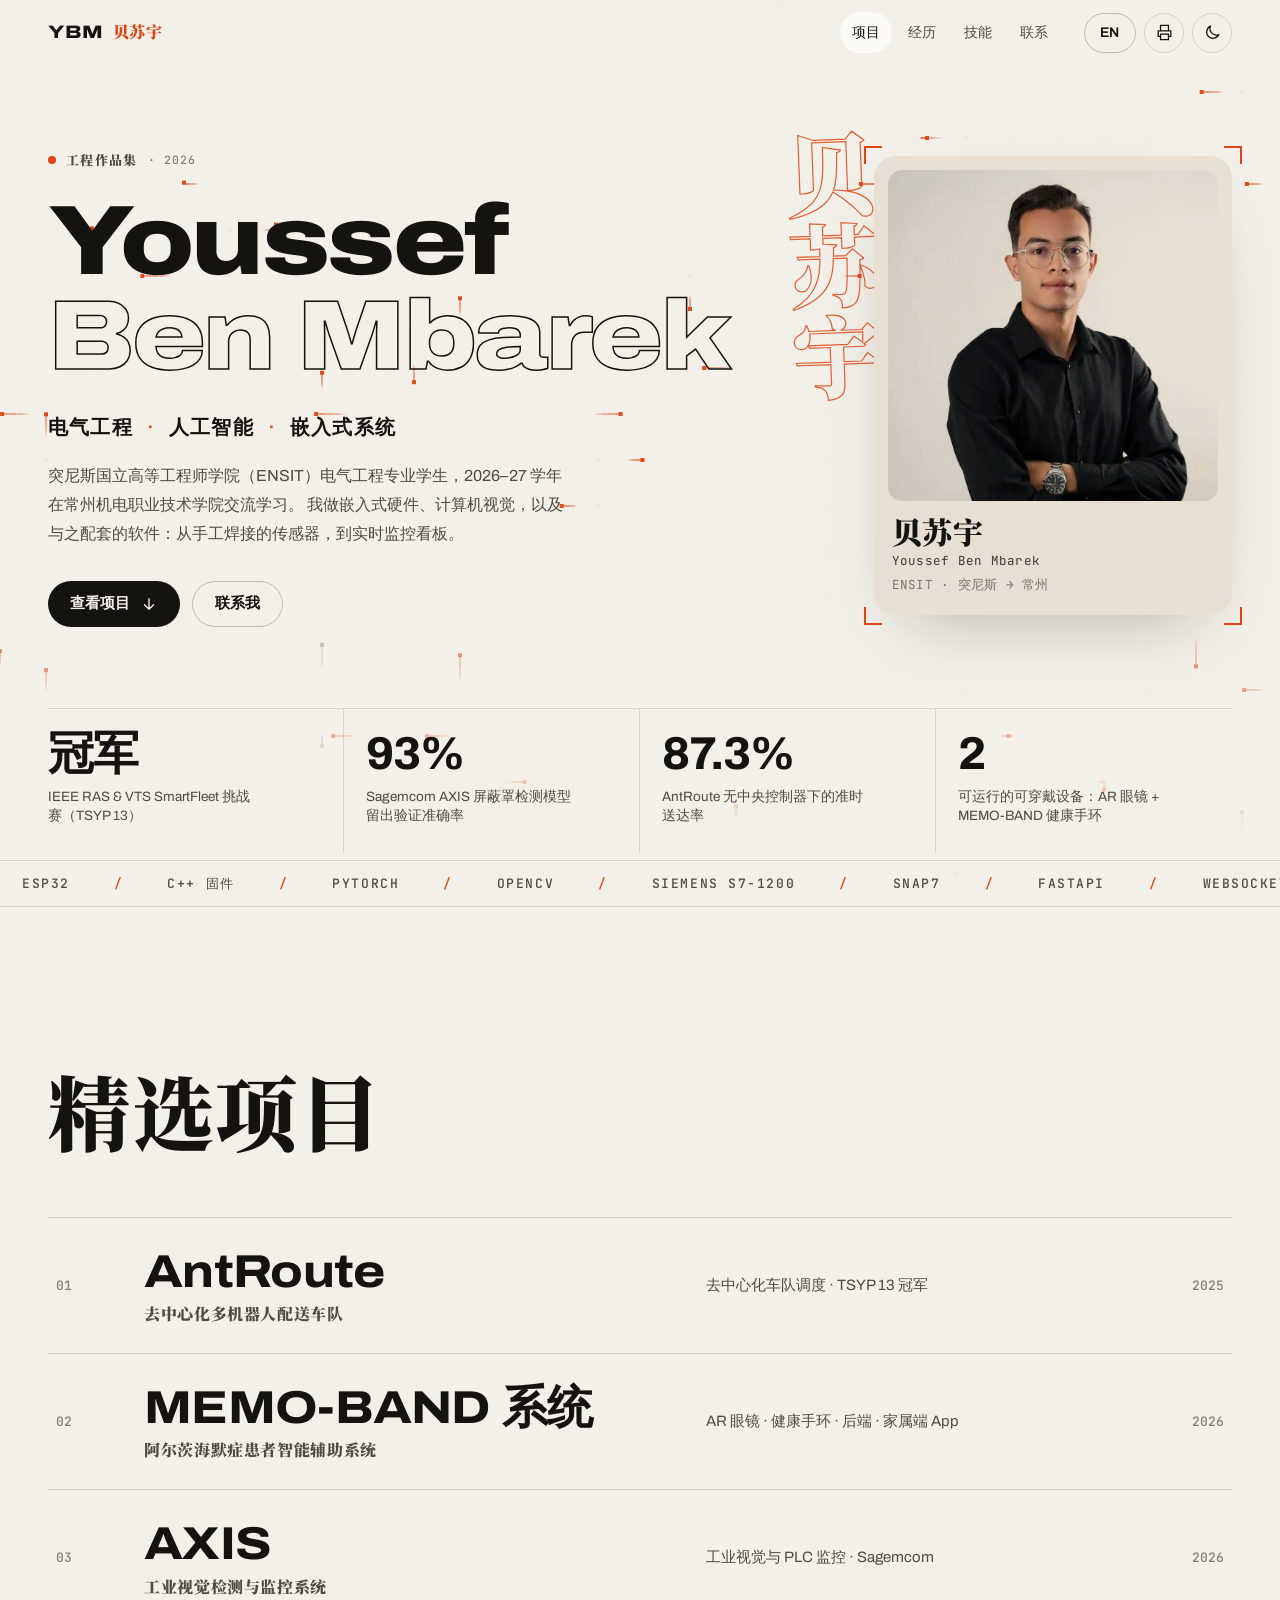
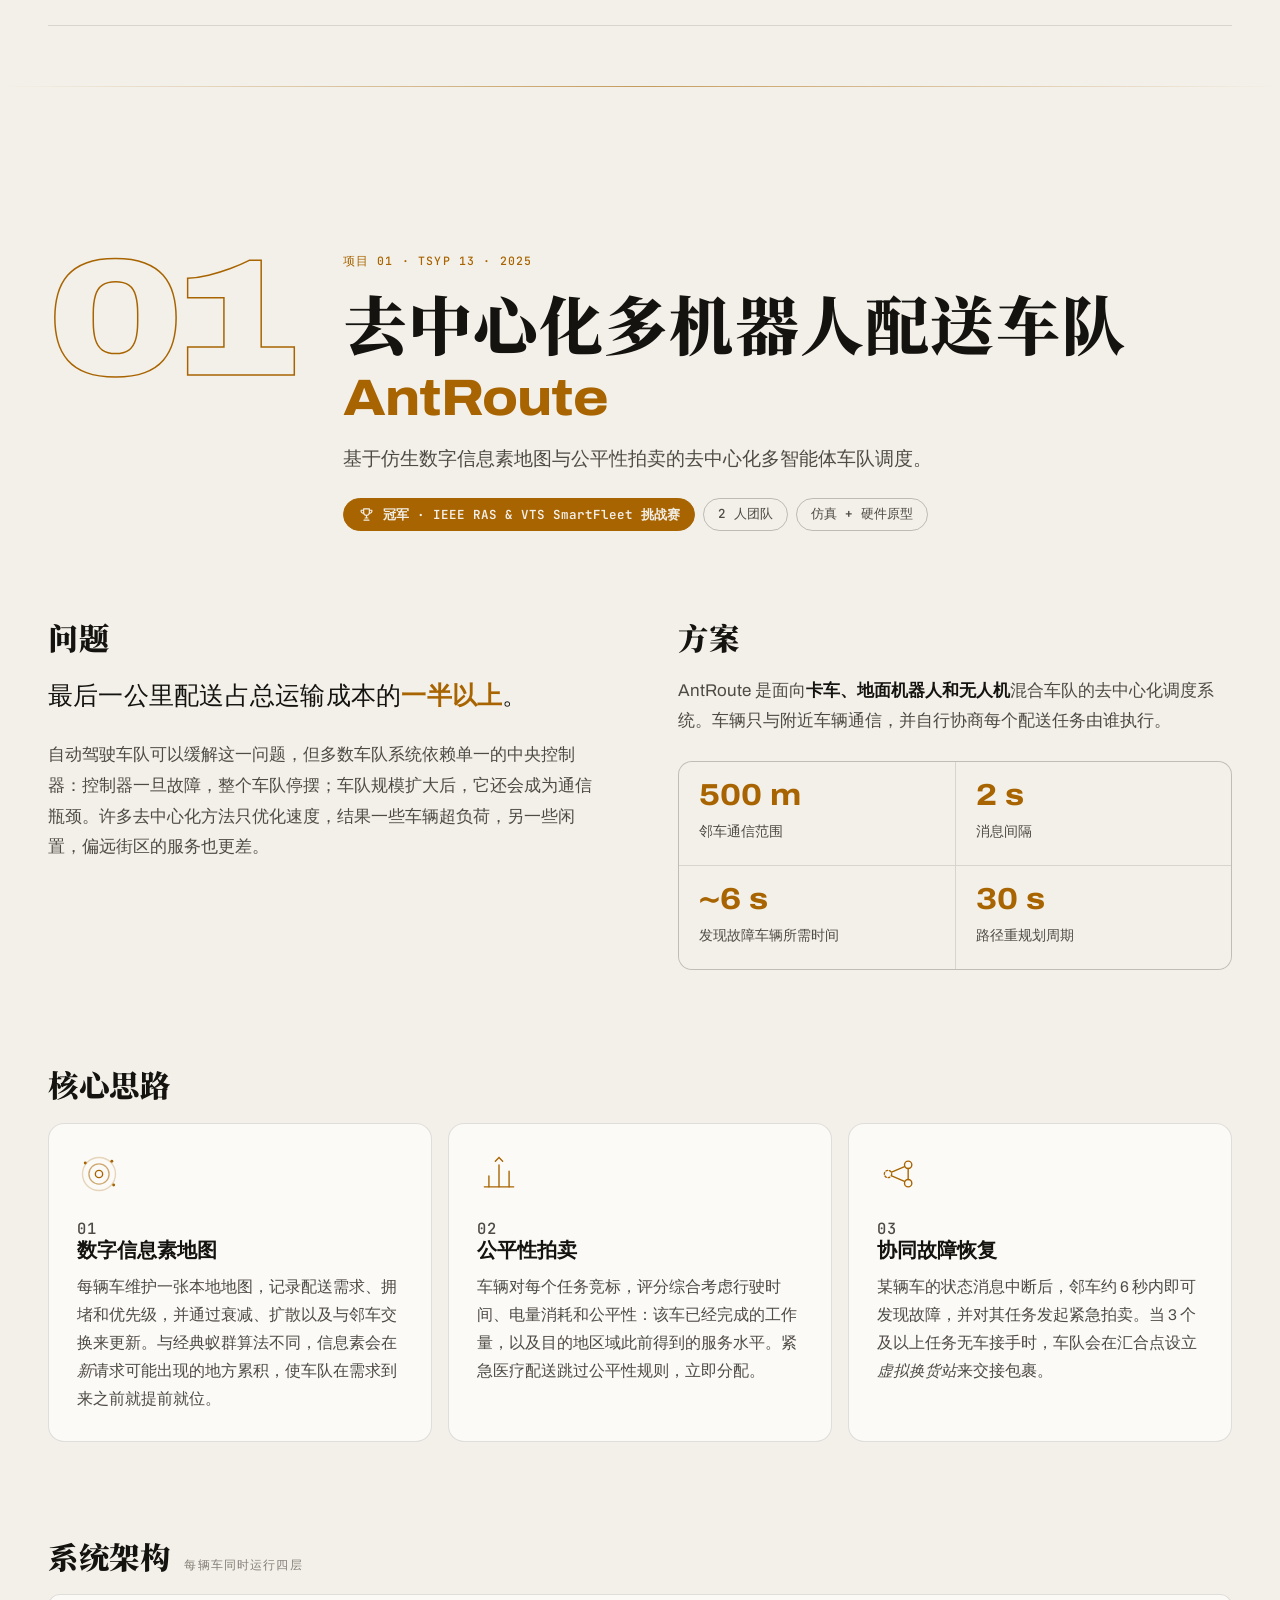
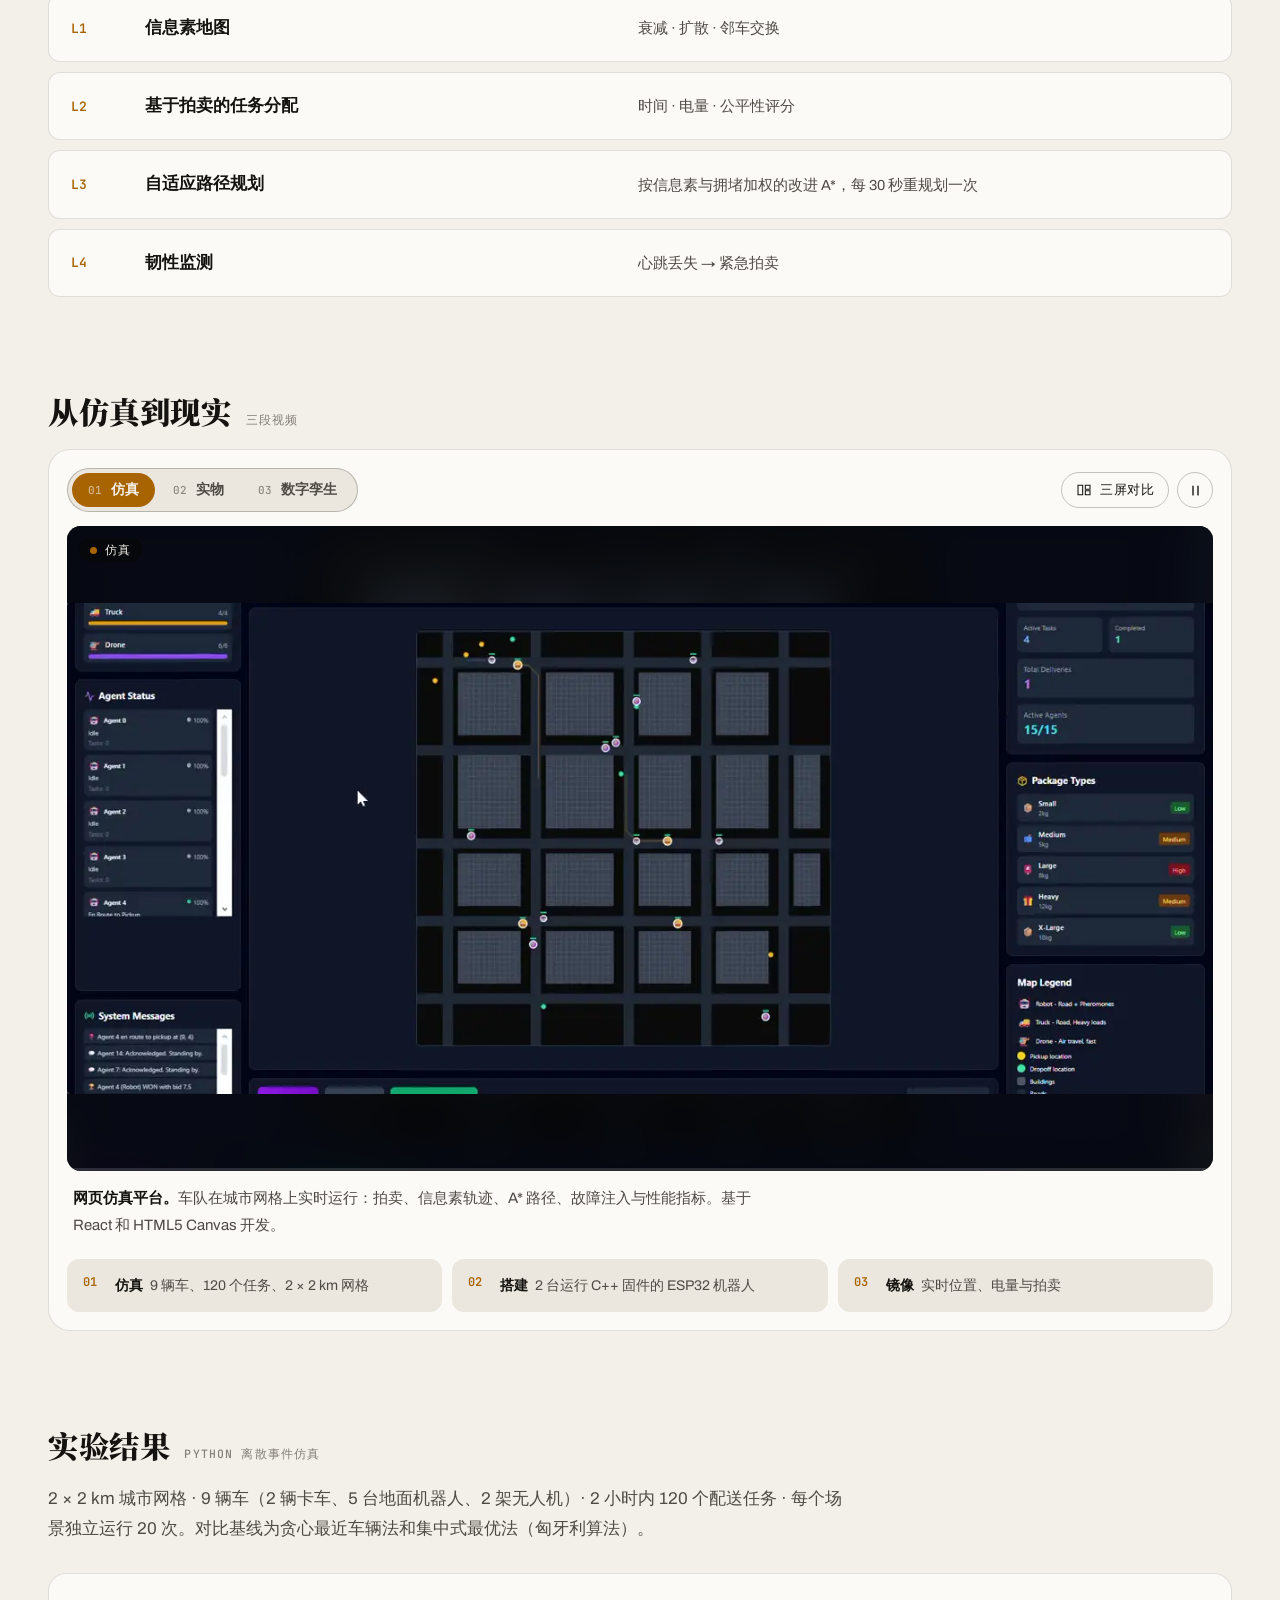
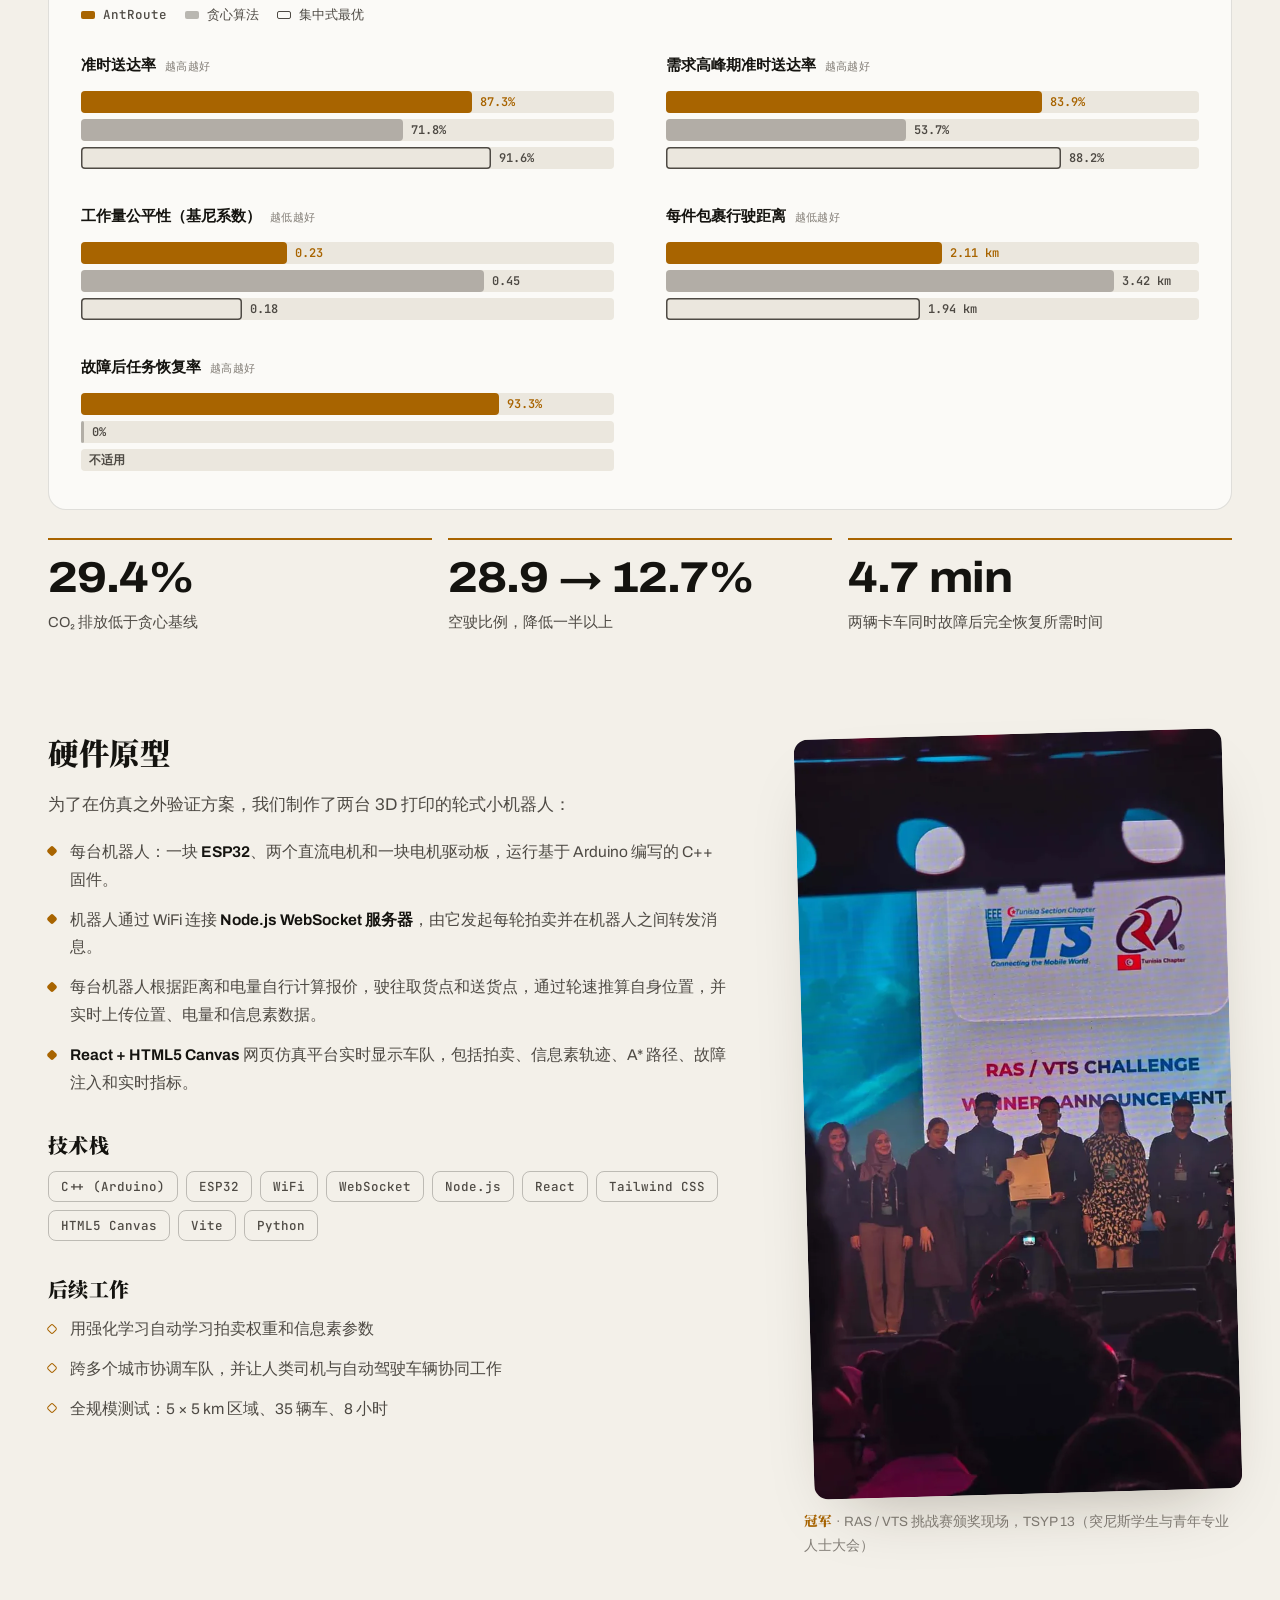
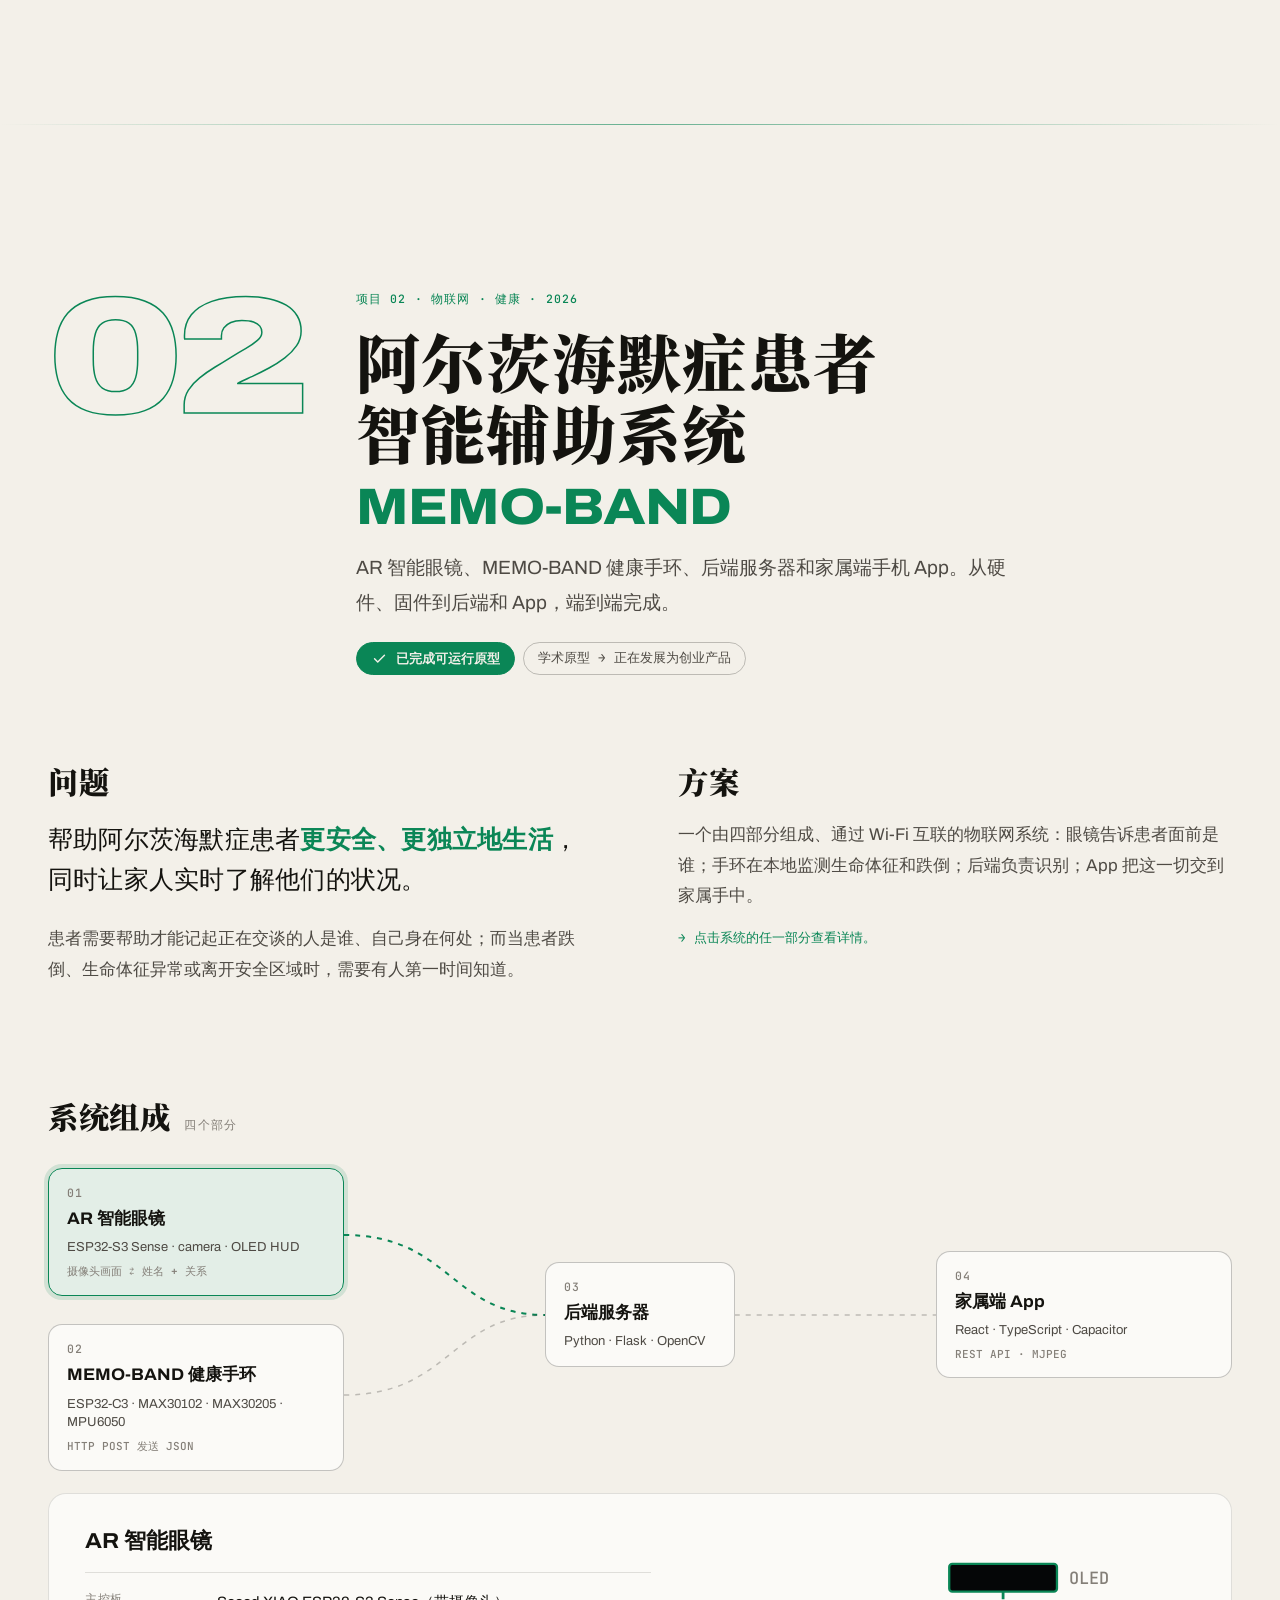
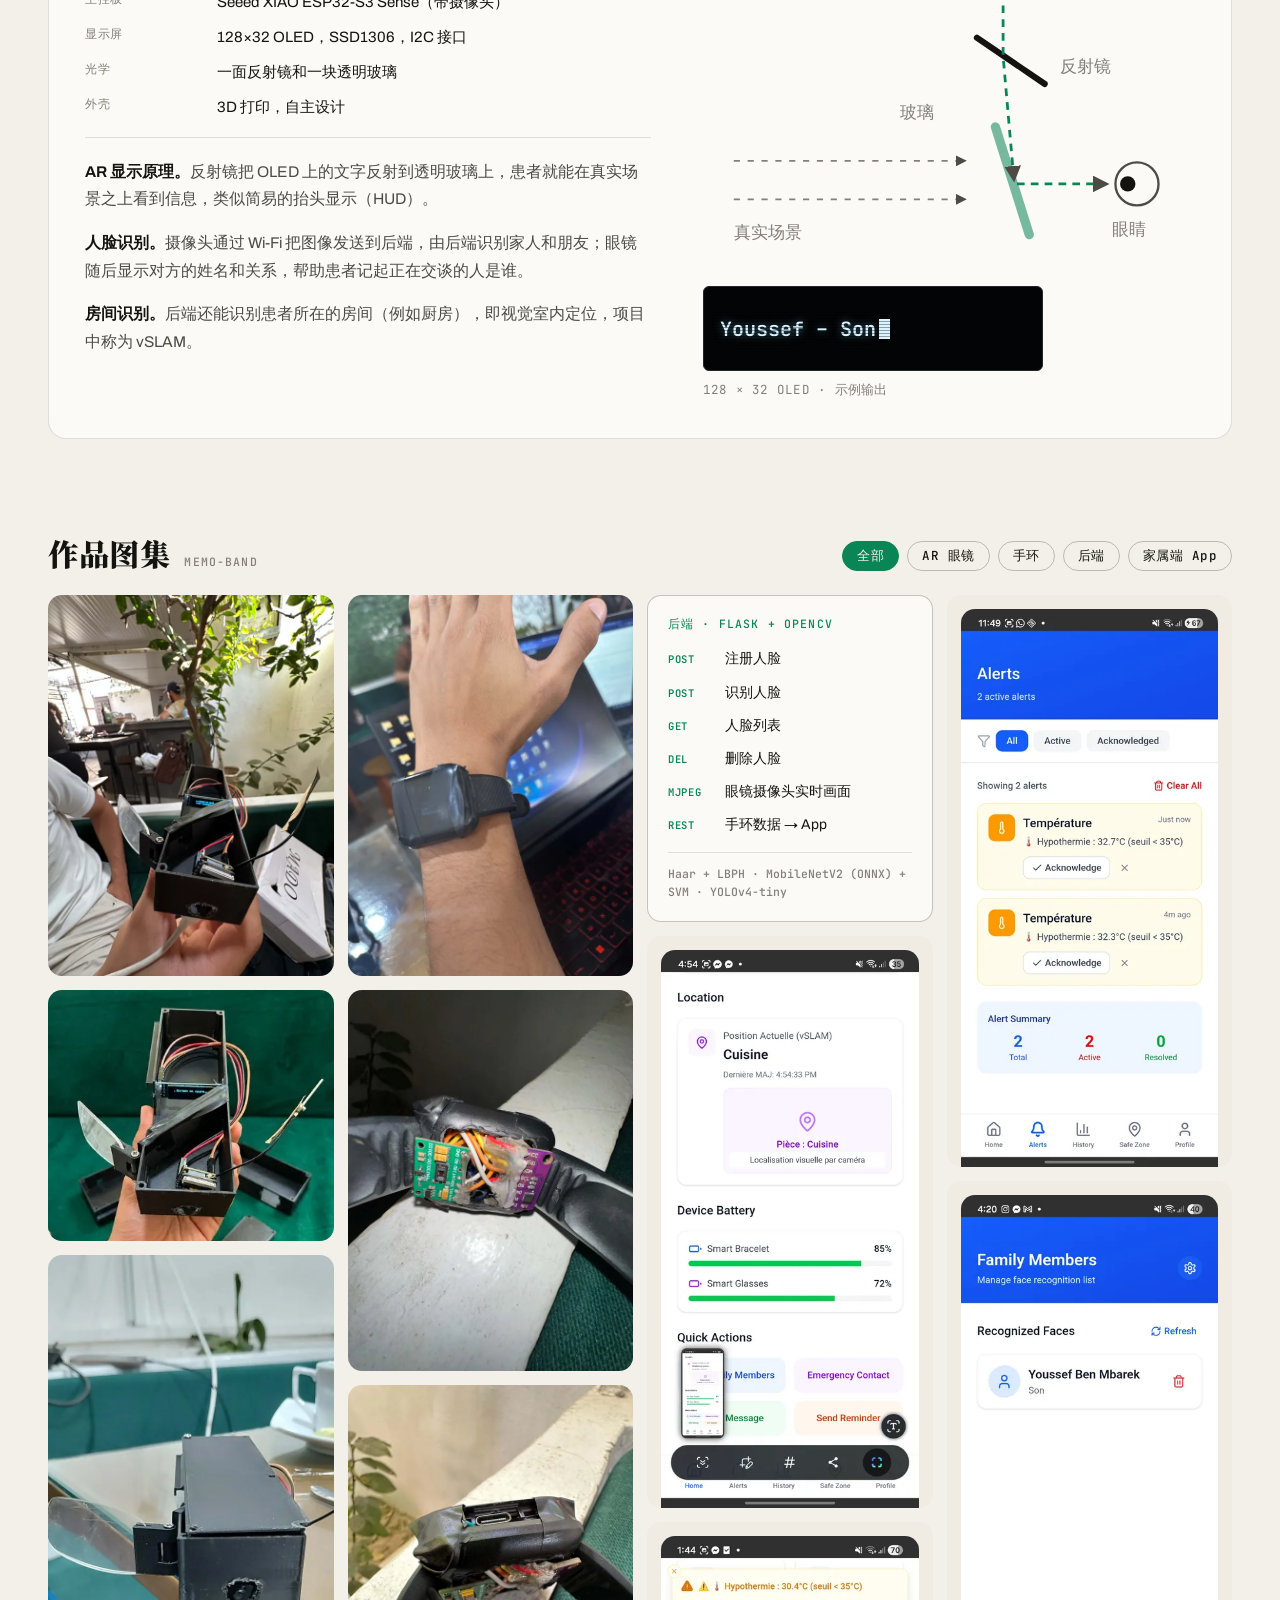
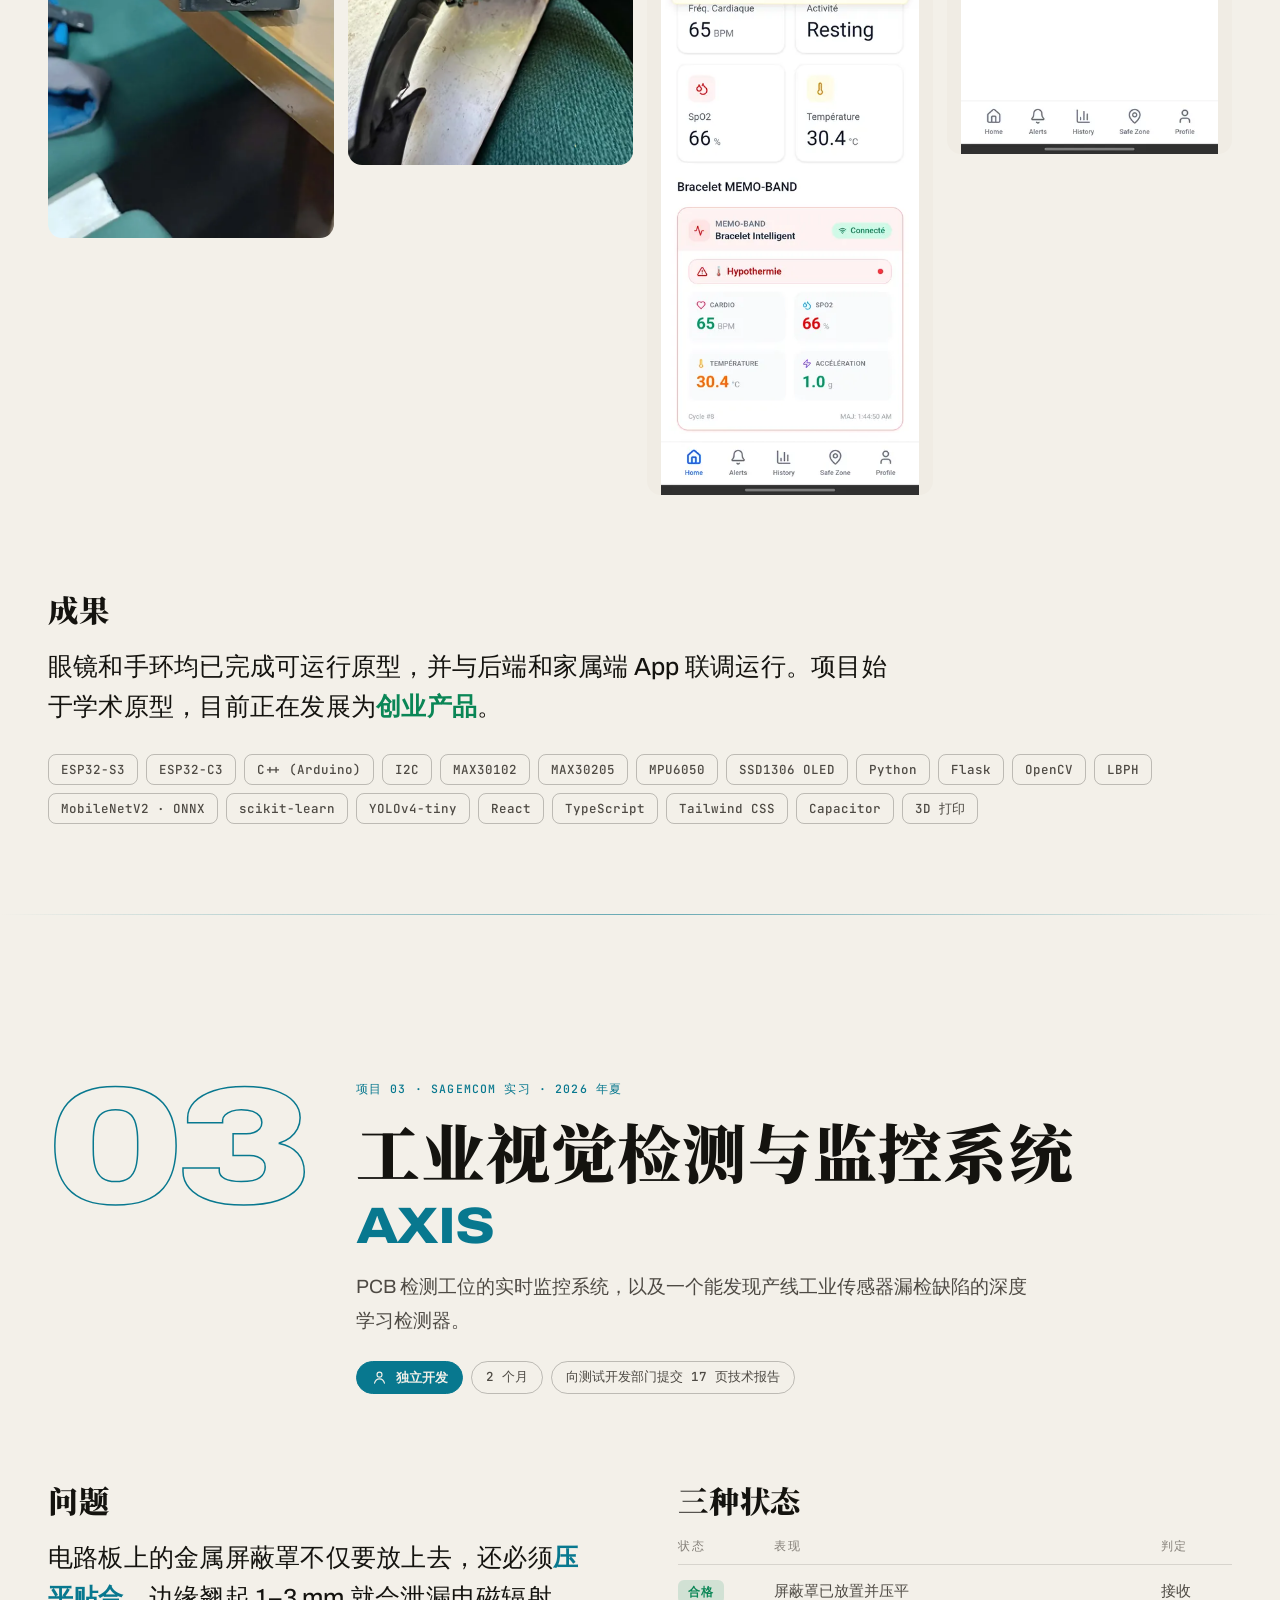
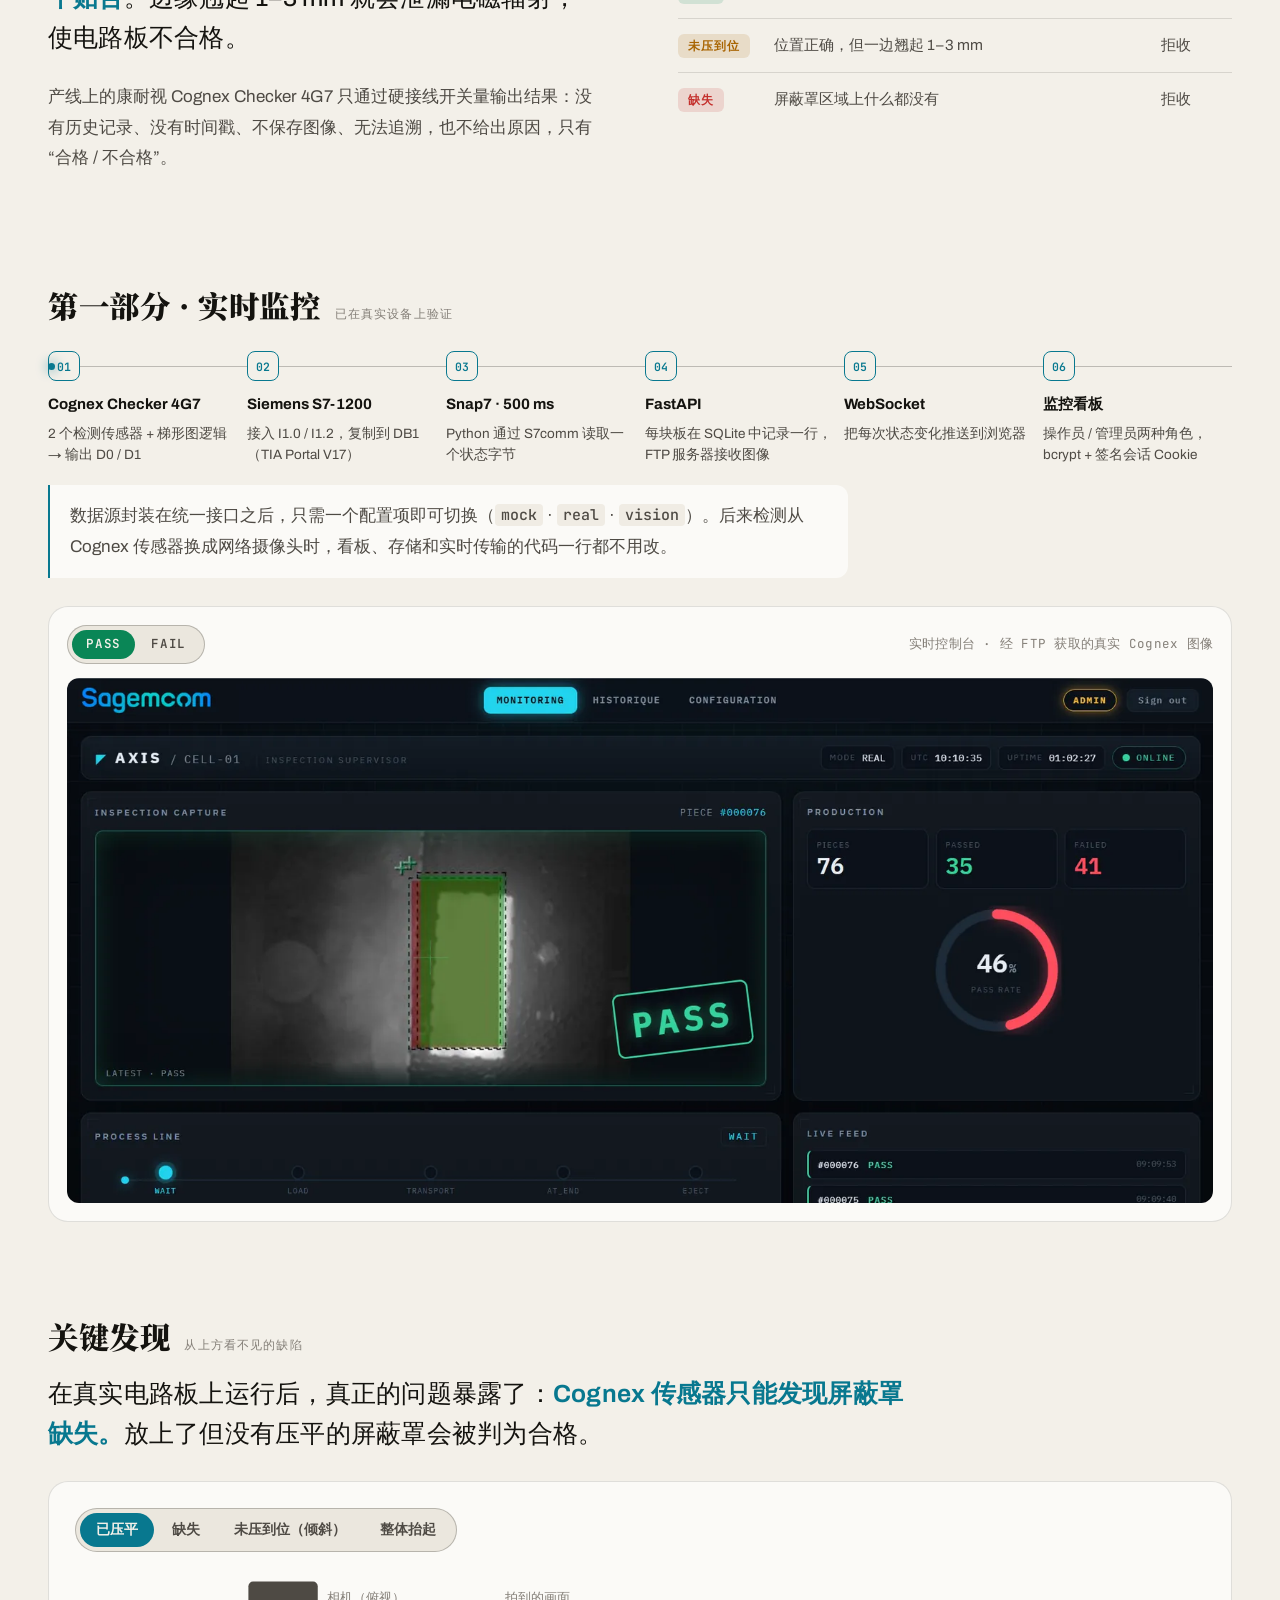
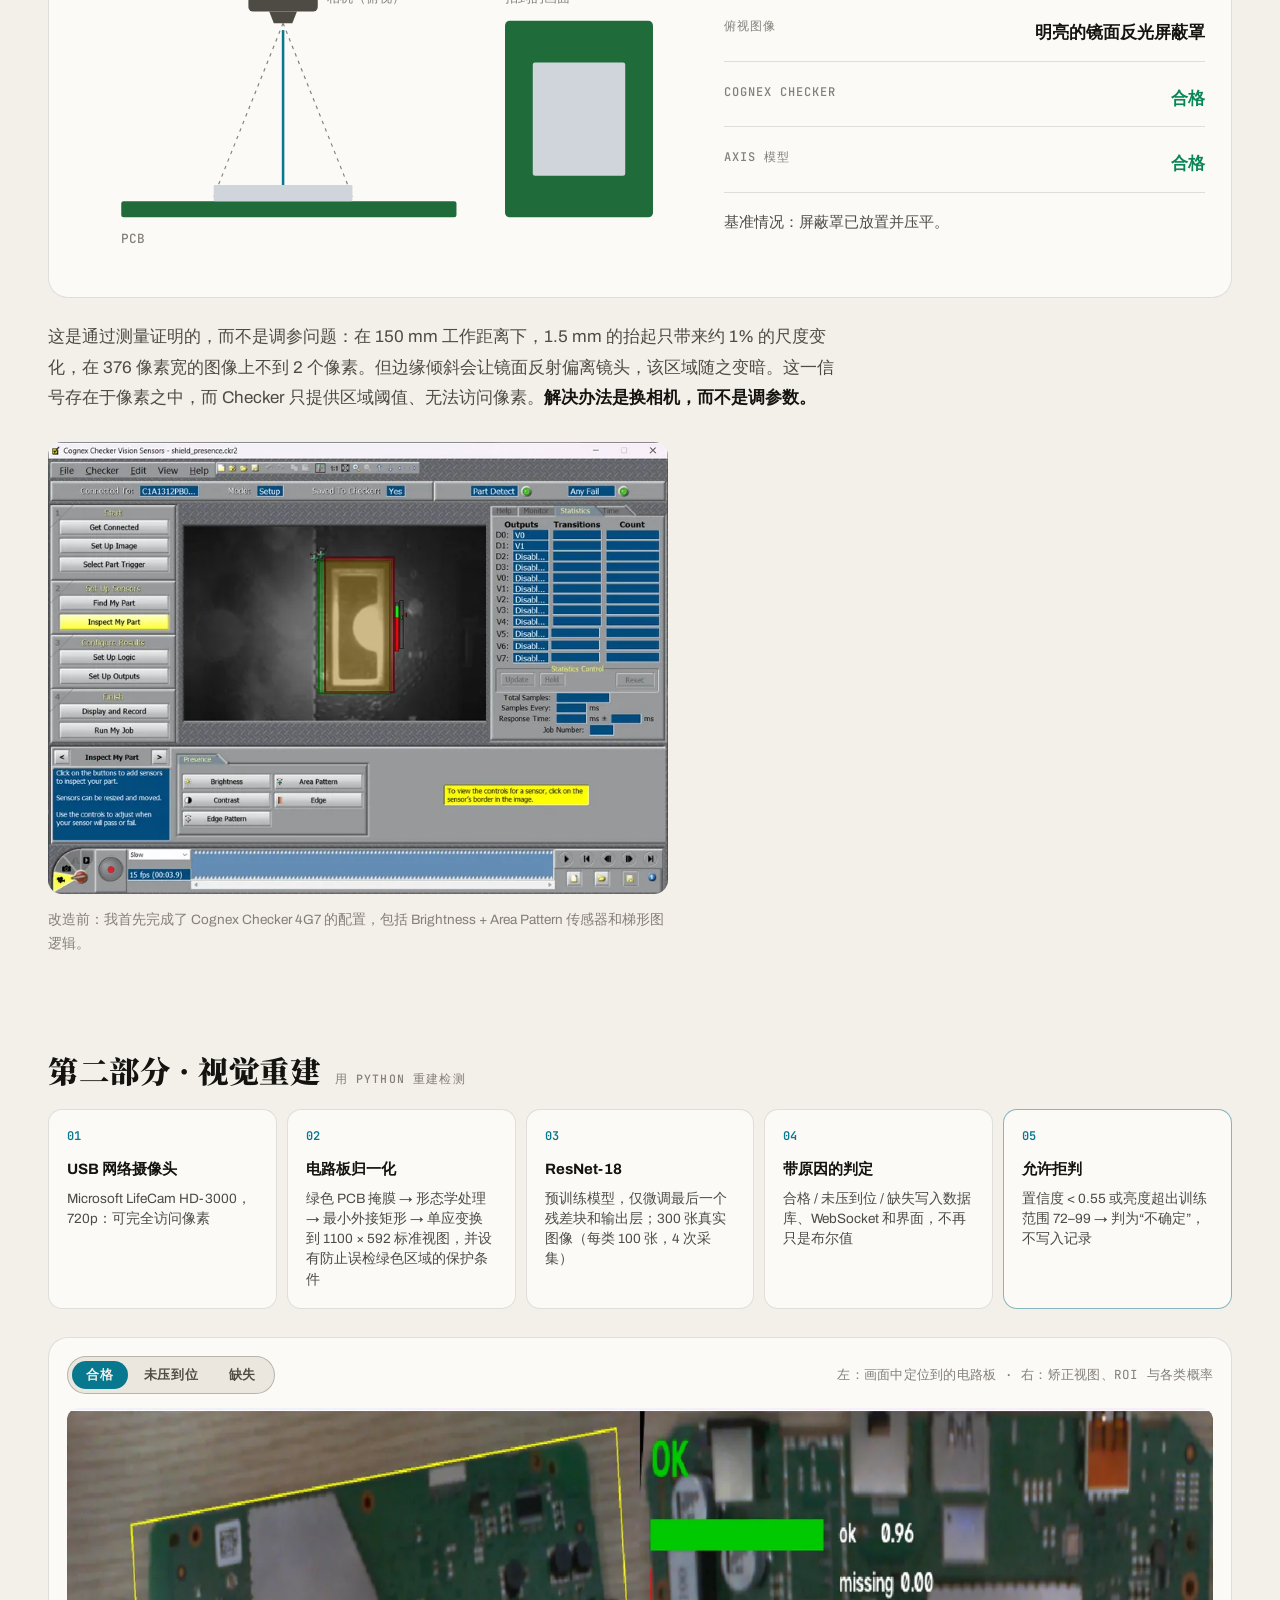
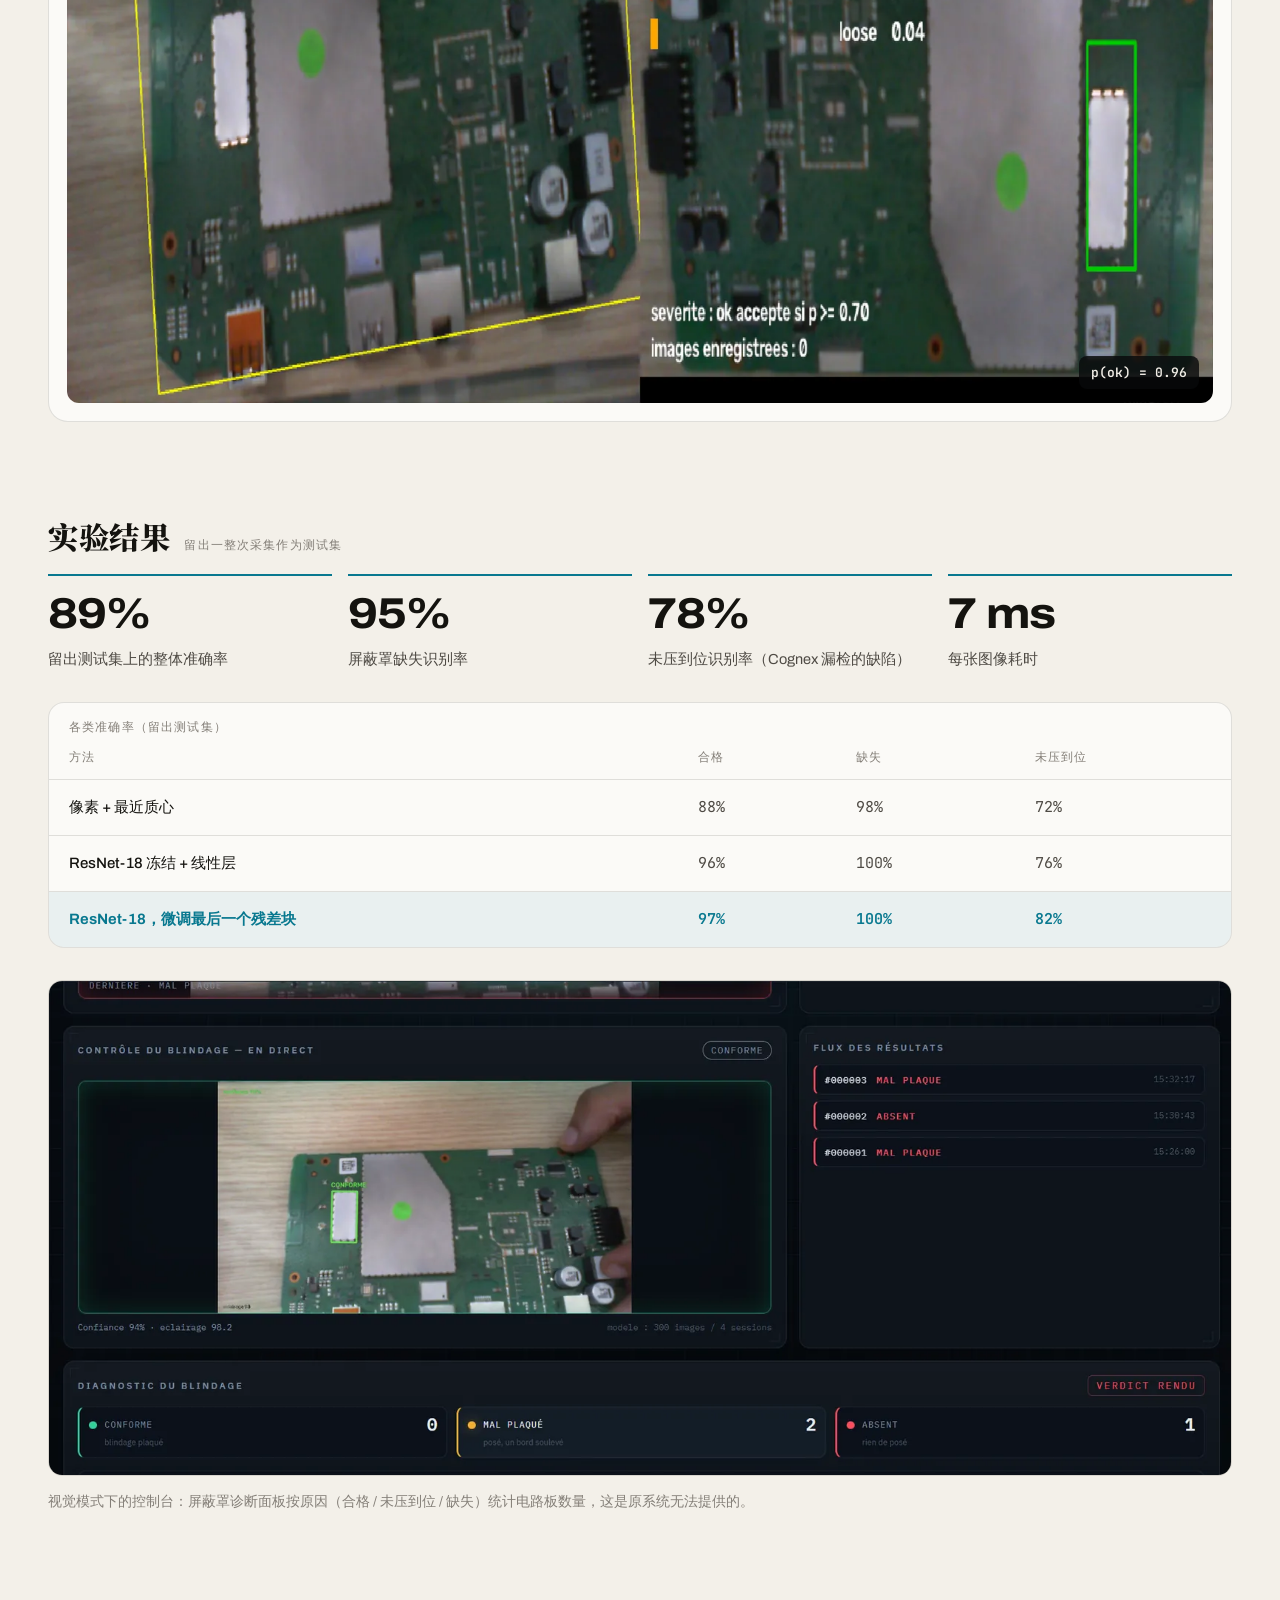
==== commit c67f35c0: "Add phone number to contact section Co-Authored-By: Claude Opus 5.5 <noreply@anthropic.com>" ====
--- a/zh/index.html
+++ b/zh/index.html
@@ -953,6 +953,10 @@
         <a class="contact__big" href="mailto:youssefbenmbarek123@gmail.com">youssefbenmbarek123@gmail.com</a>
       </li>
       <li class="reveal">
+        <span class="kicker">电话</span>
+        <a class="contact__big" href="tel:+8618861153986">+86 188 6115 3986</a>
+      </li>
+      <li class="reveal">
         <span class="kicker">微信</span>
         <span class="contact__row">
           <span class="contact__big mono-big" id="wechatId">wxid_ogty82qpu8q612</span>
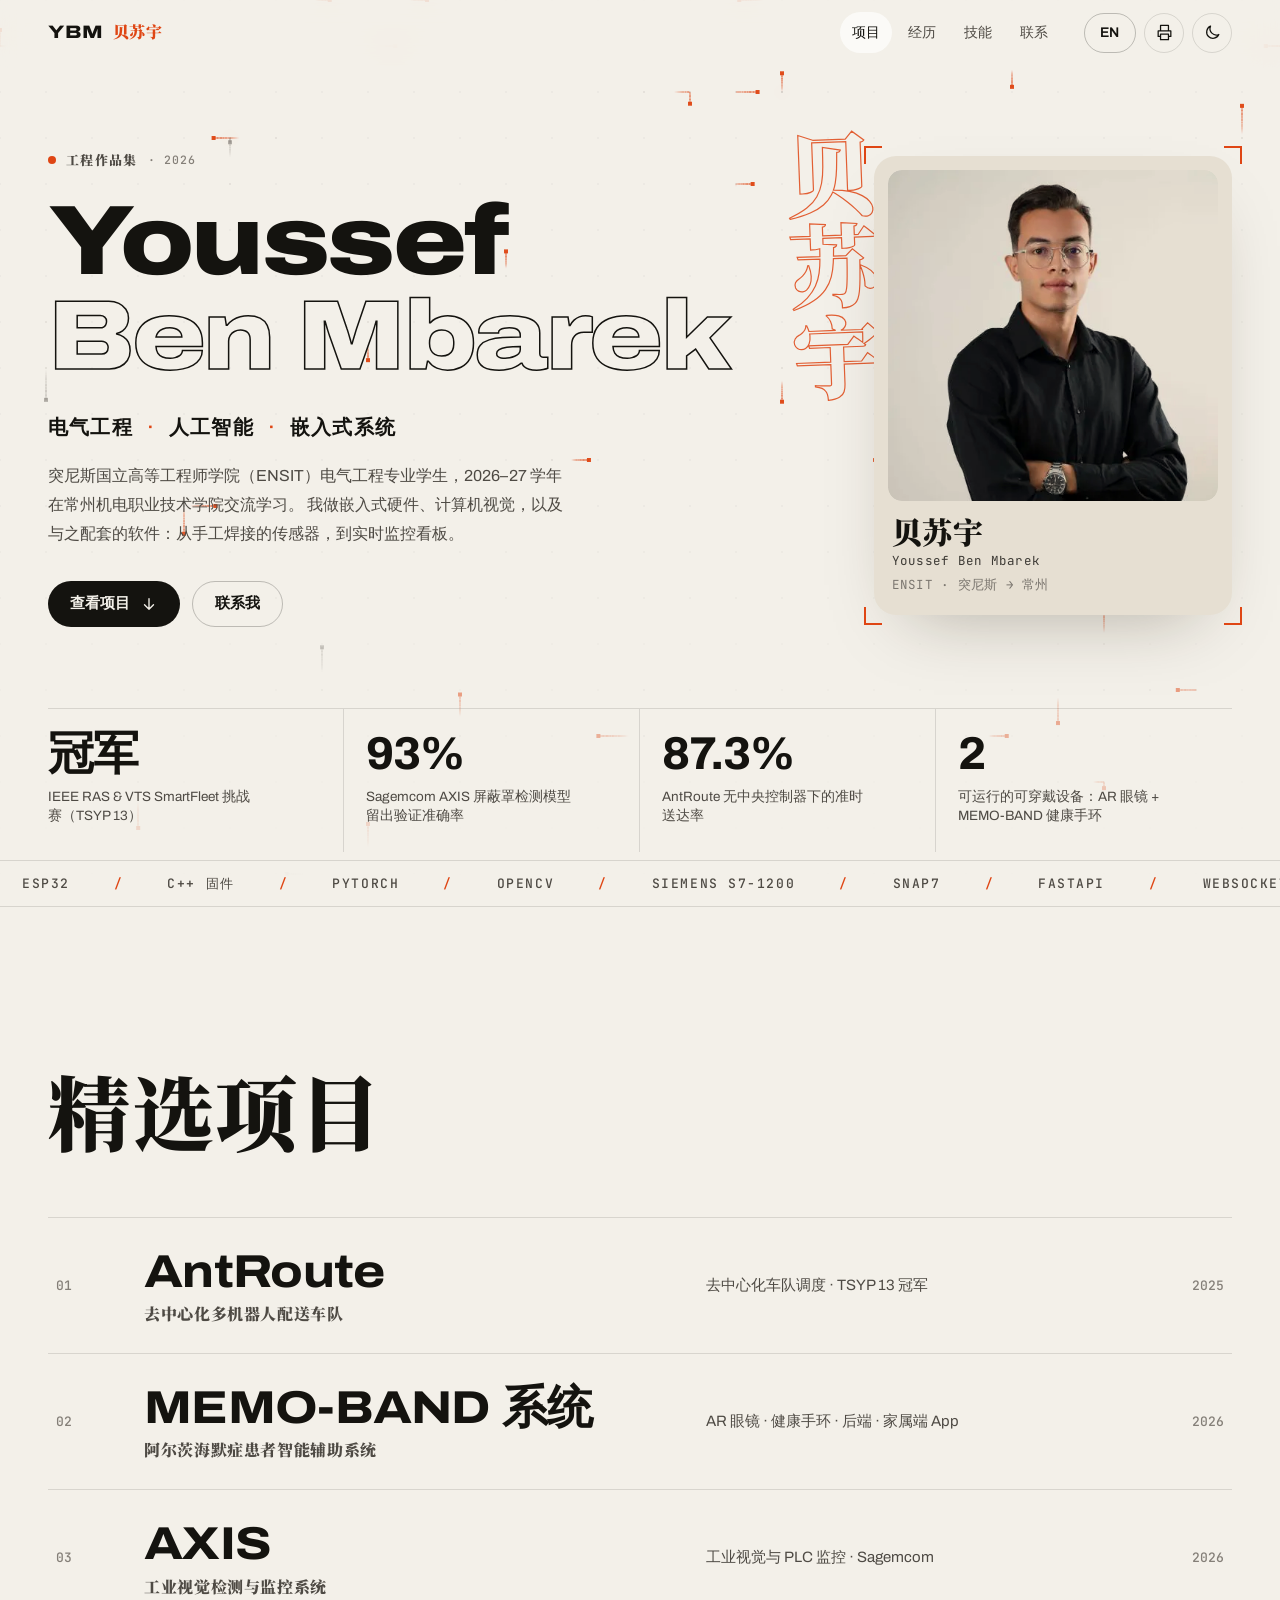
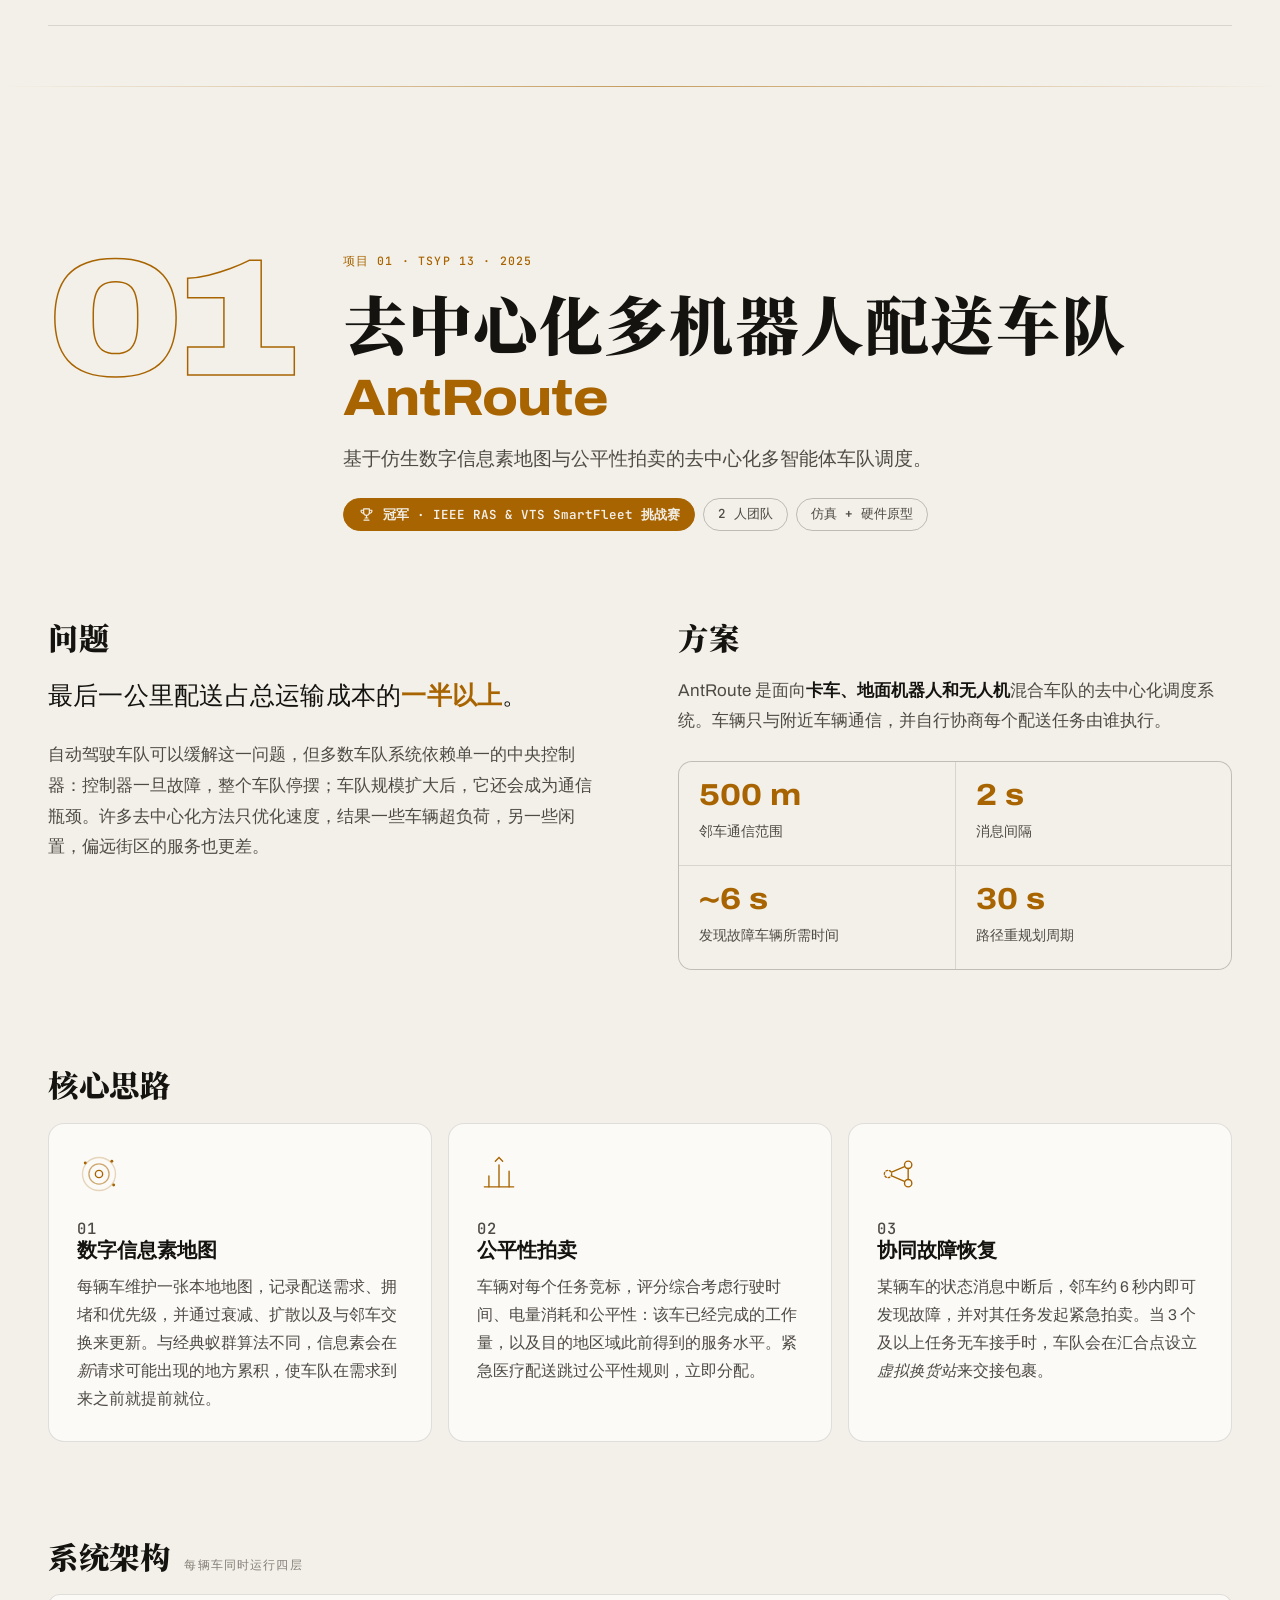
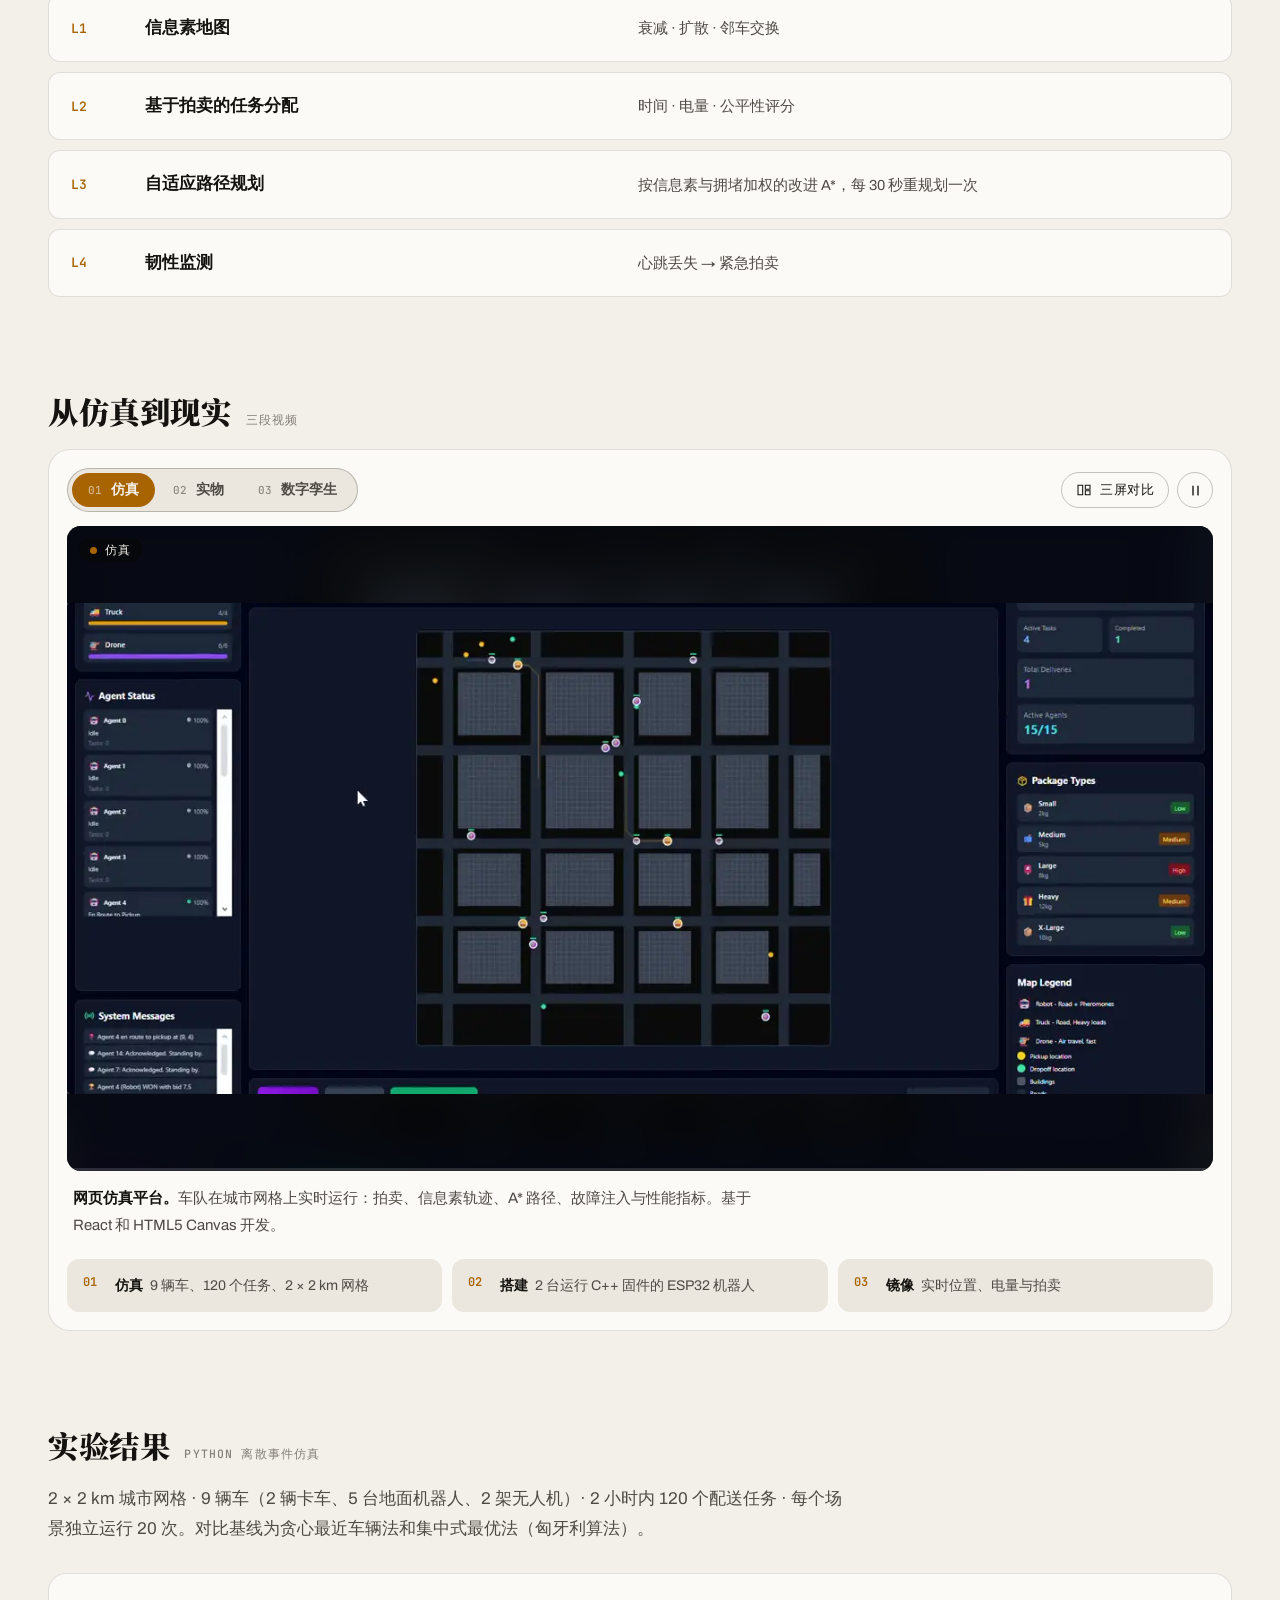
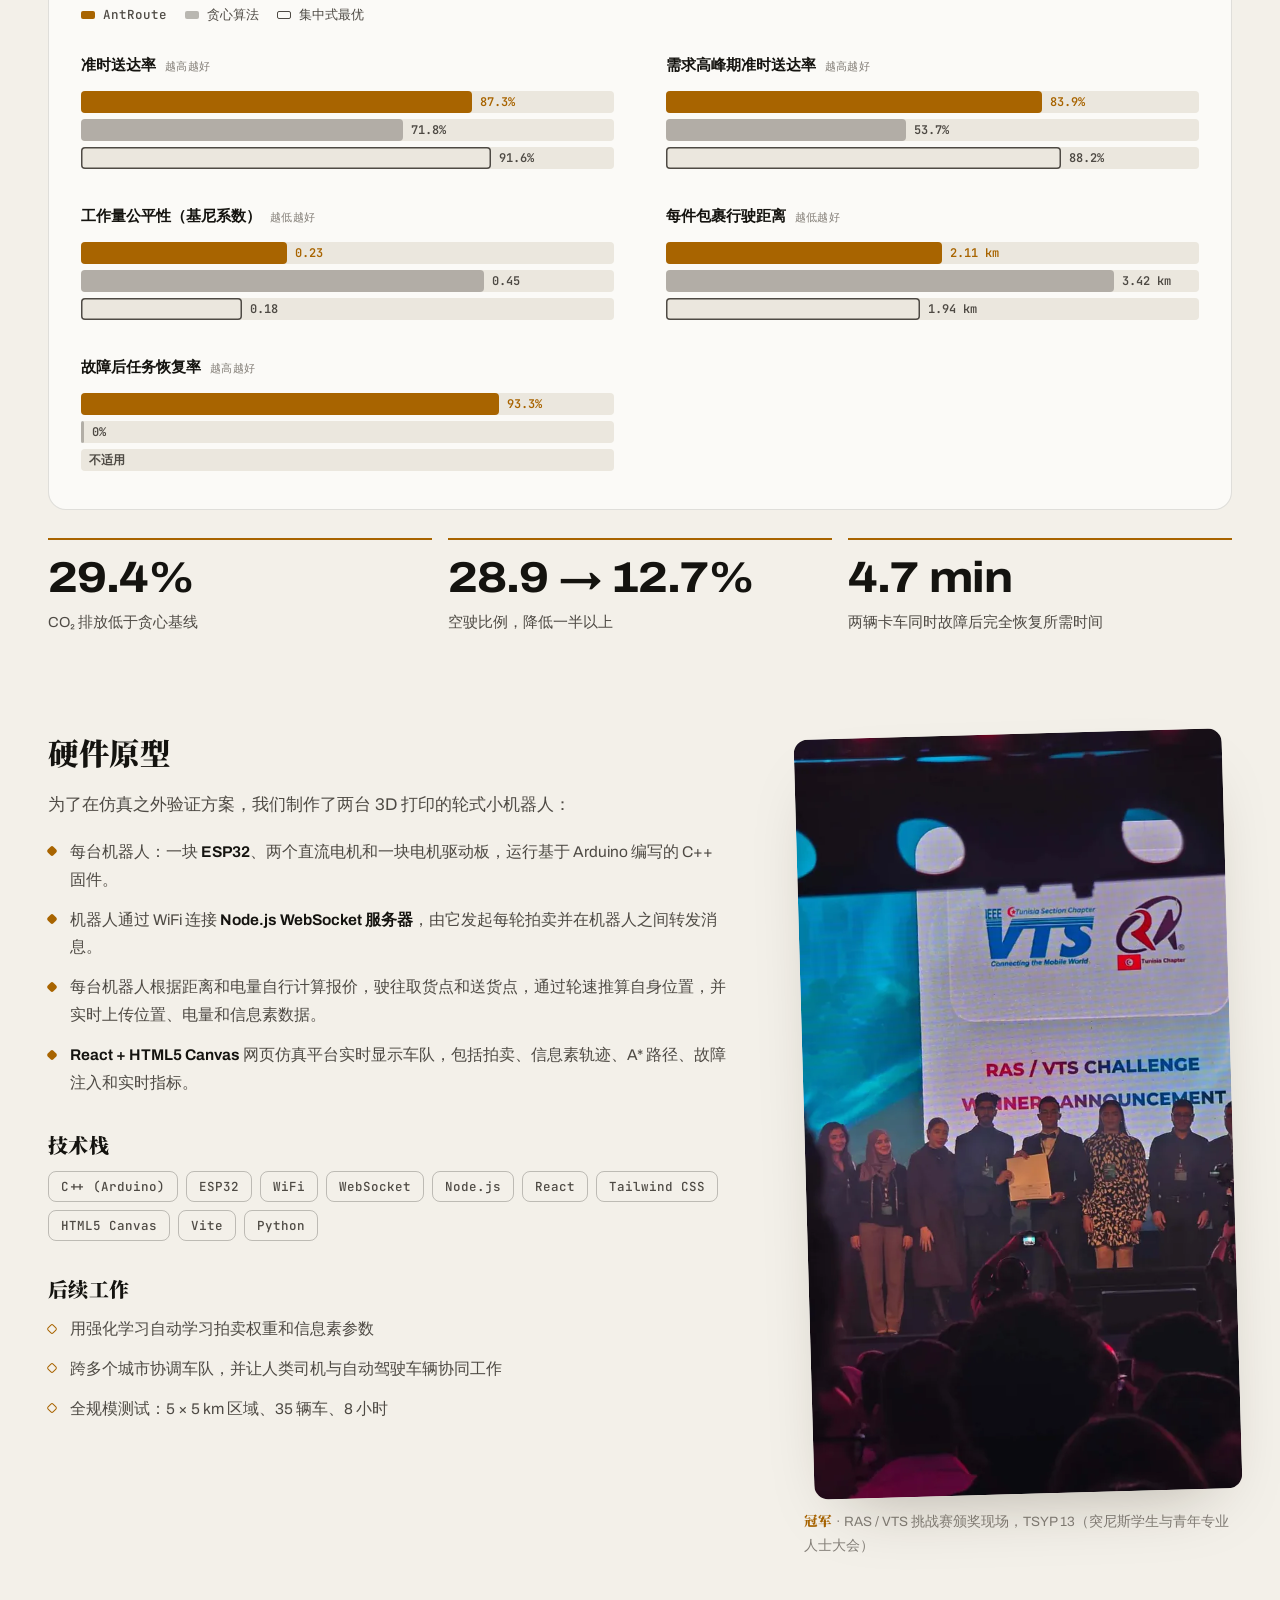
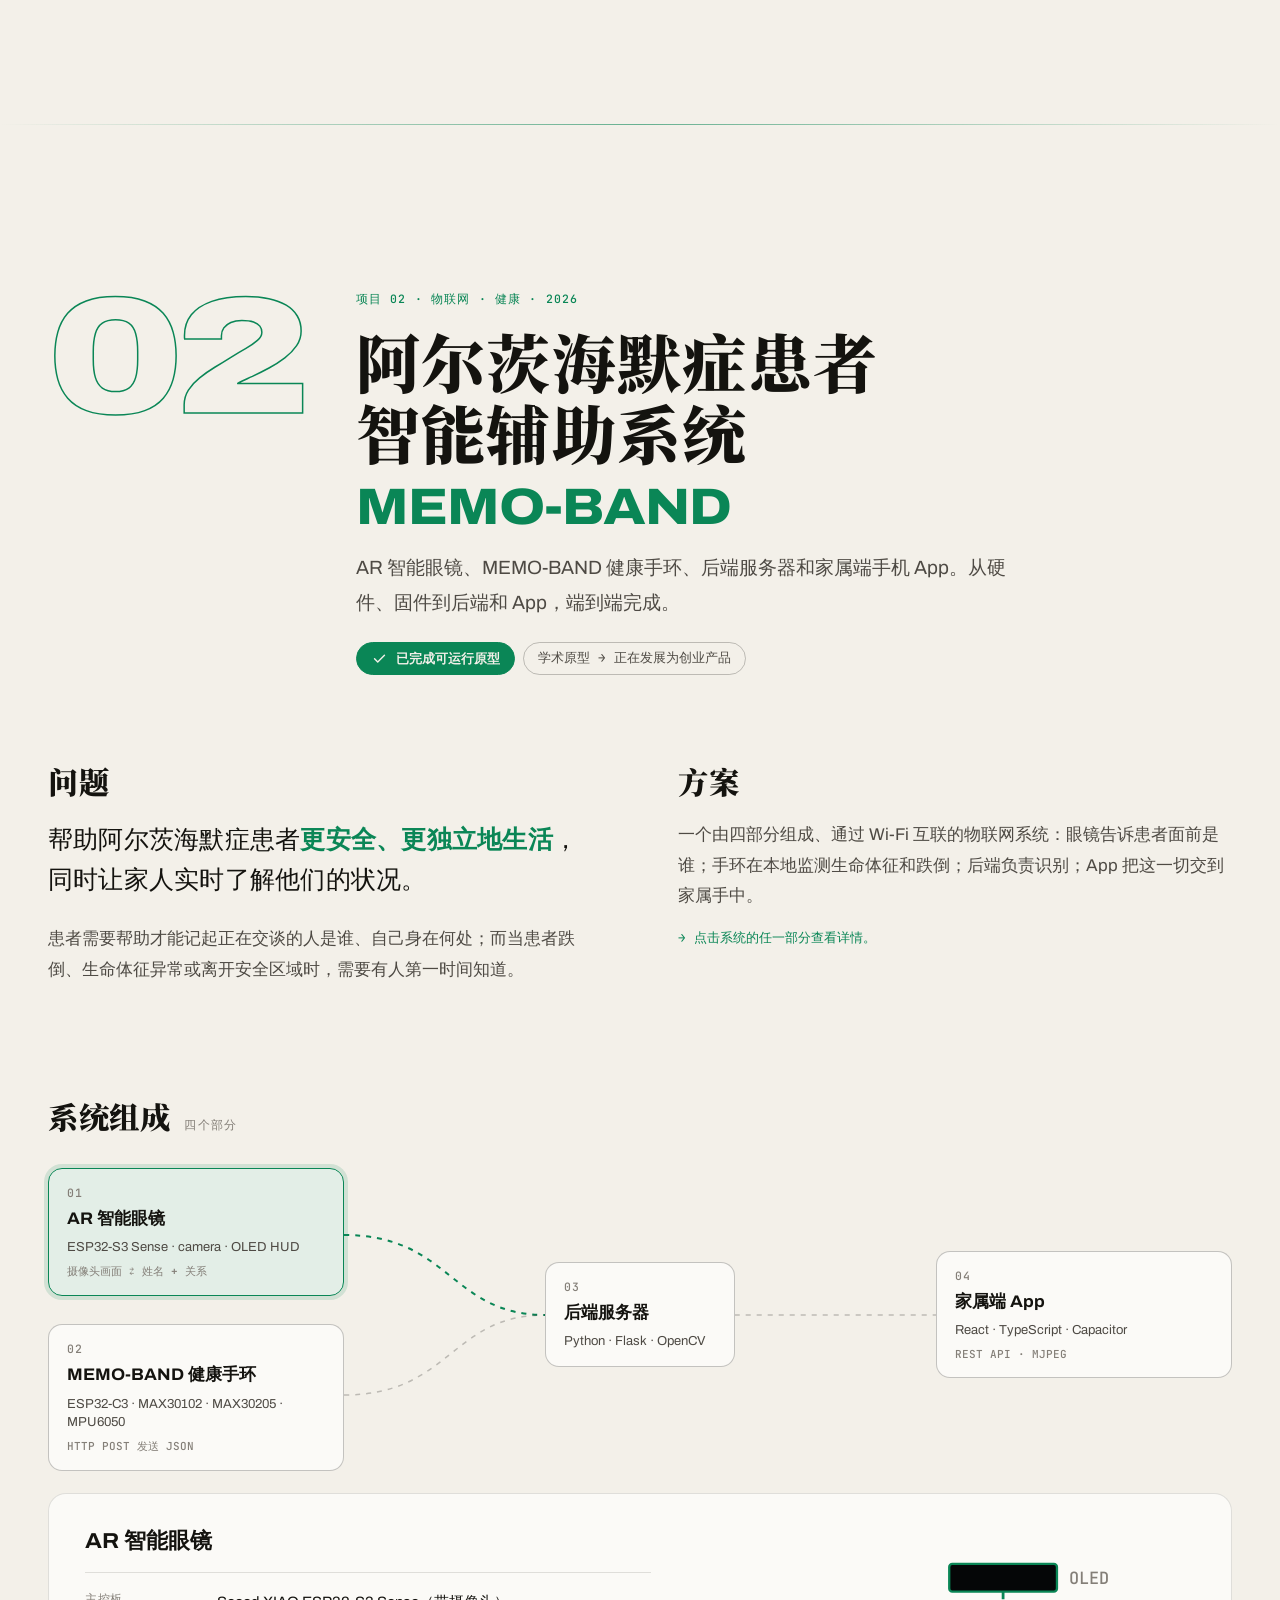
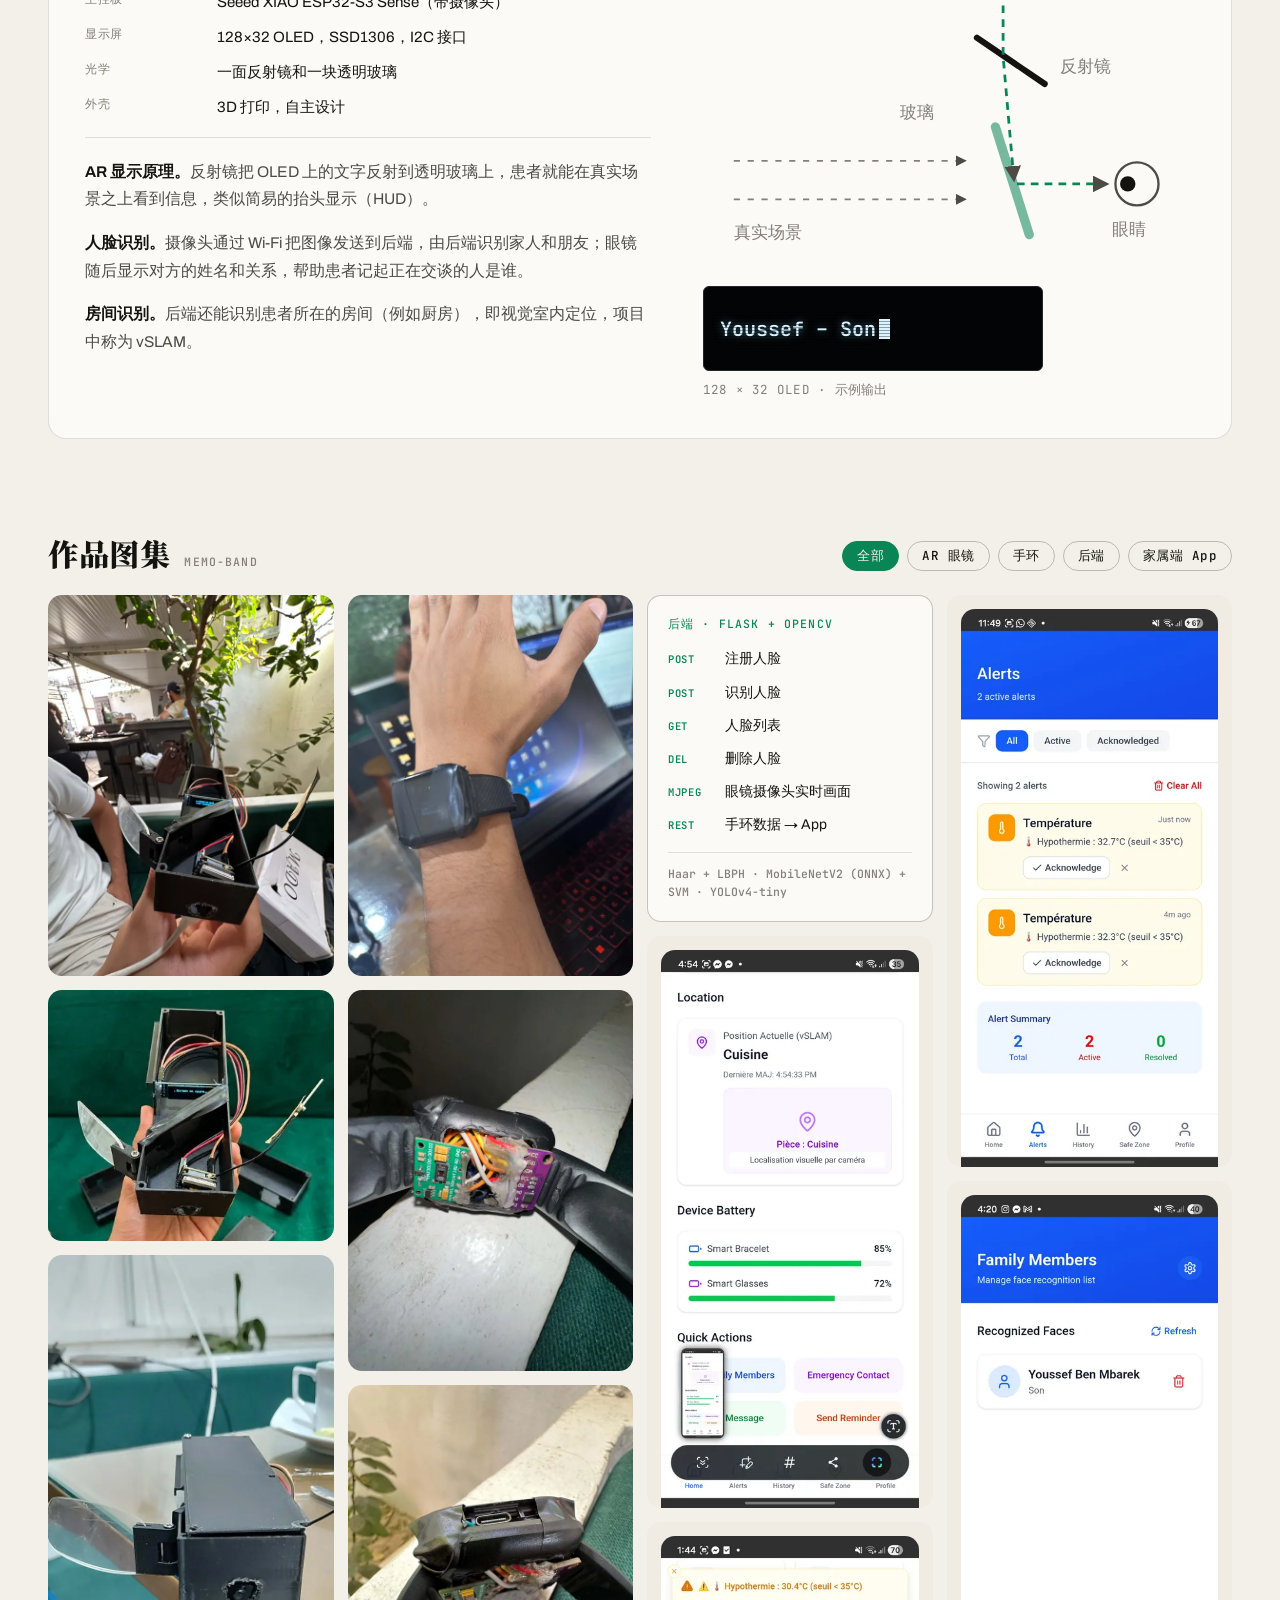
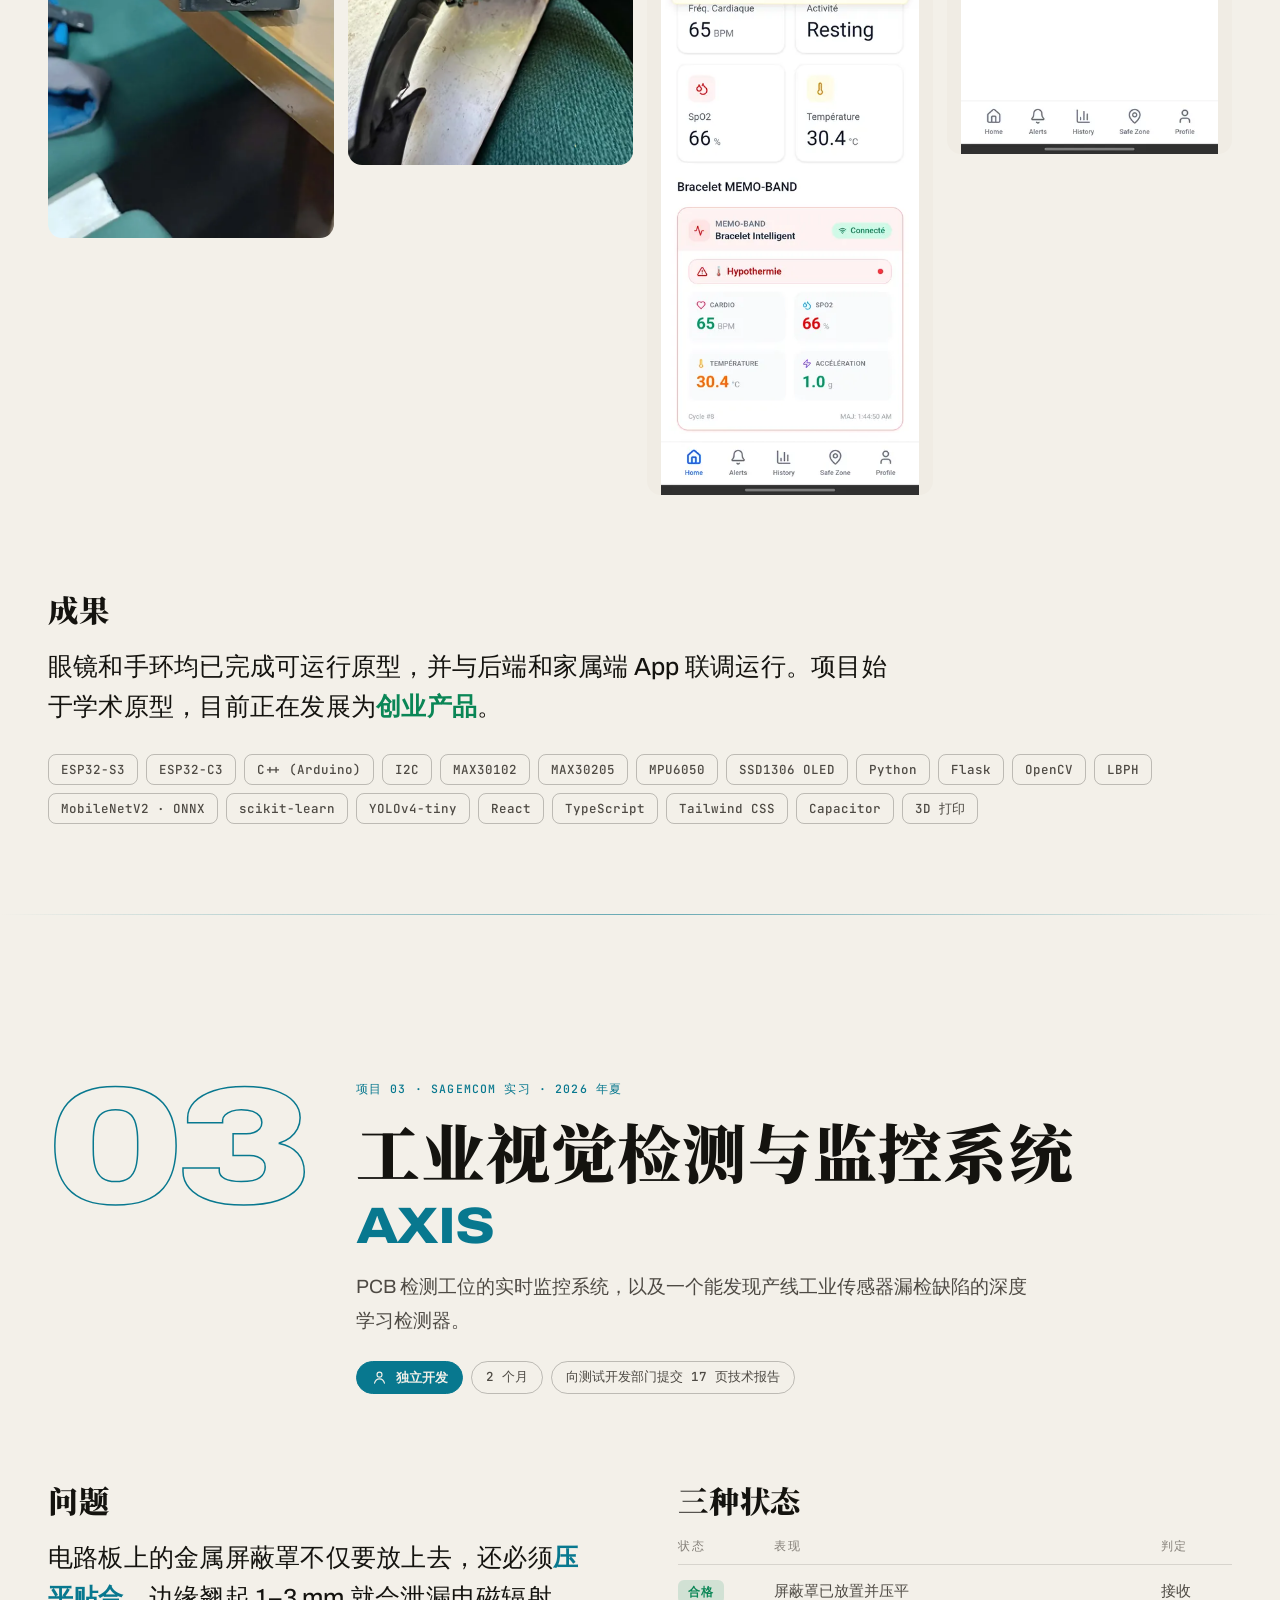
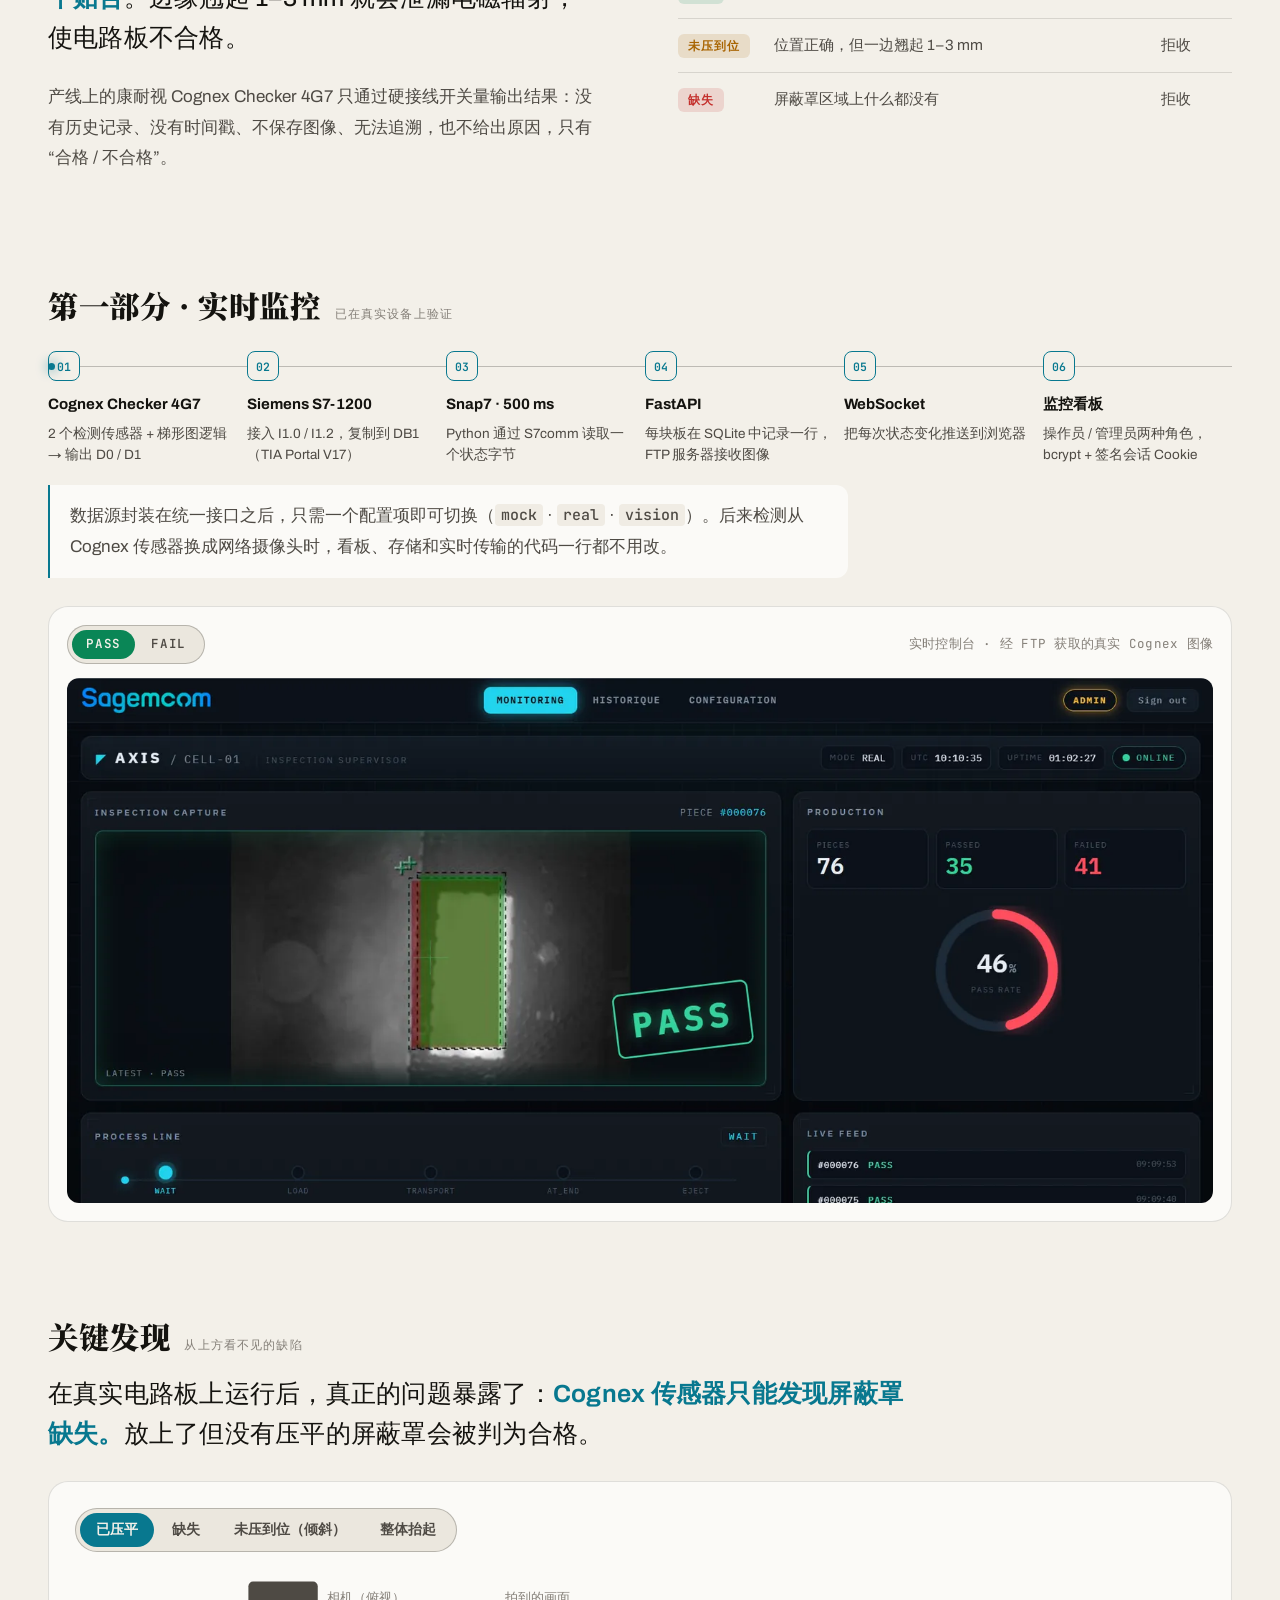
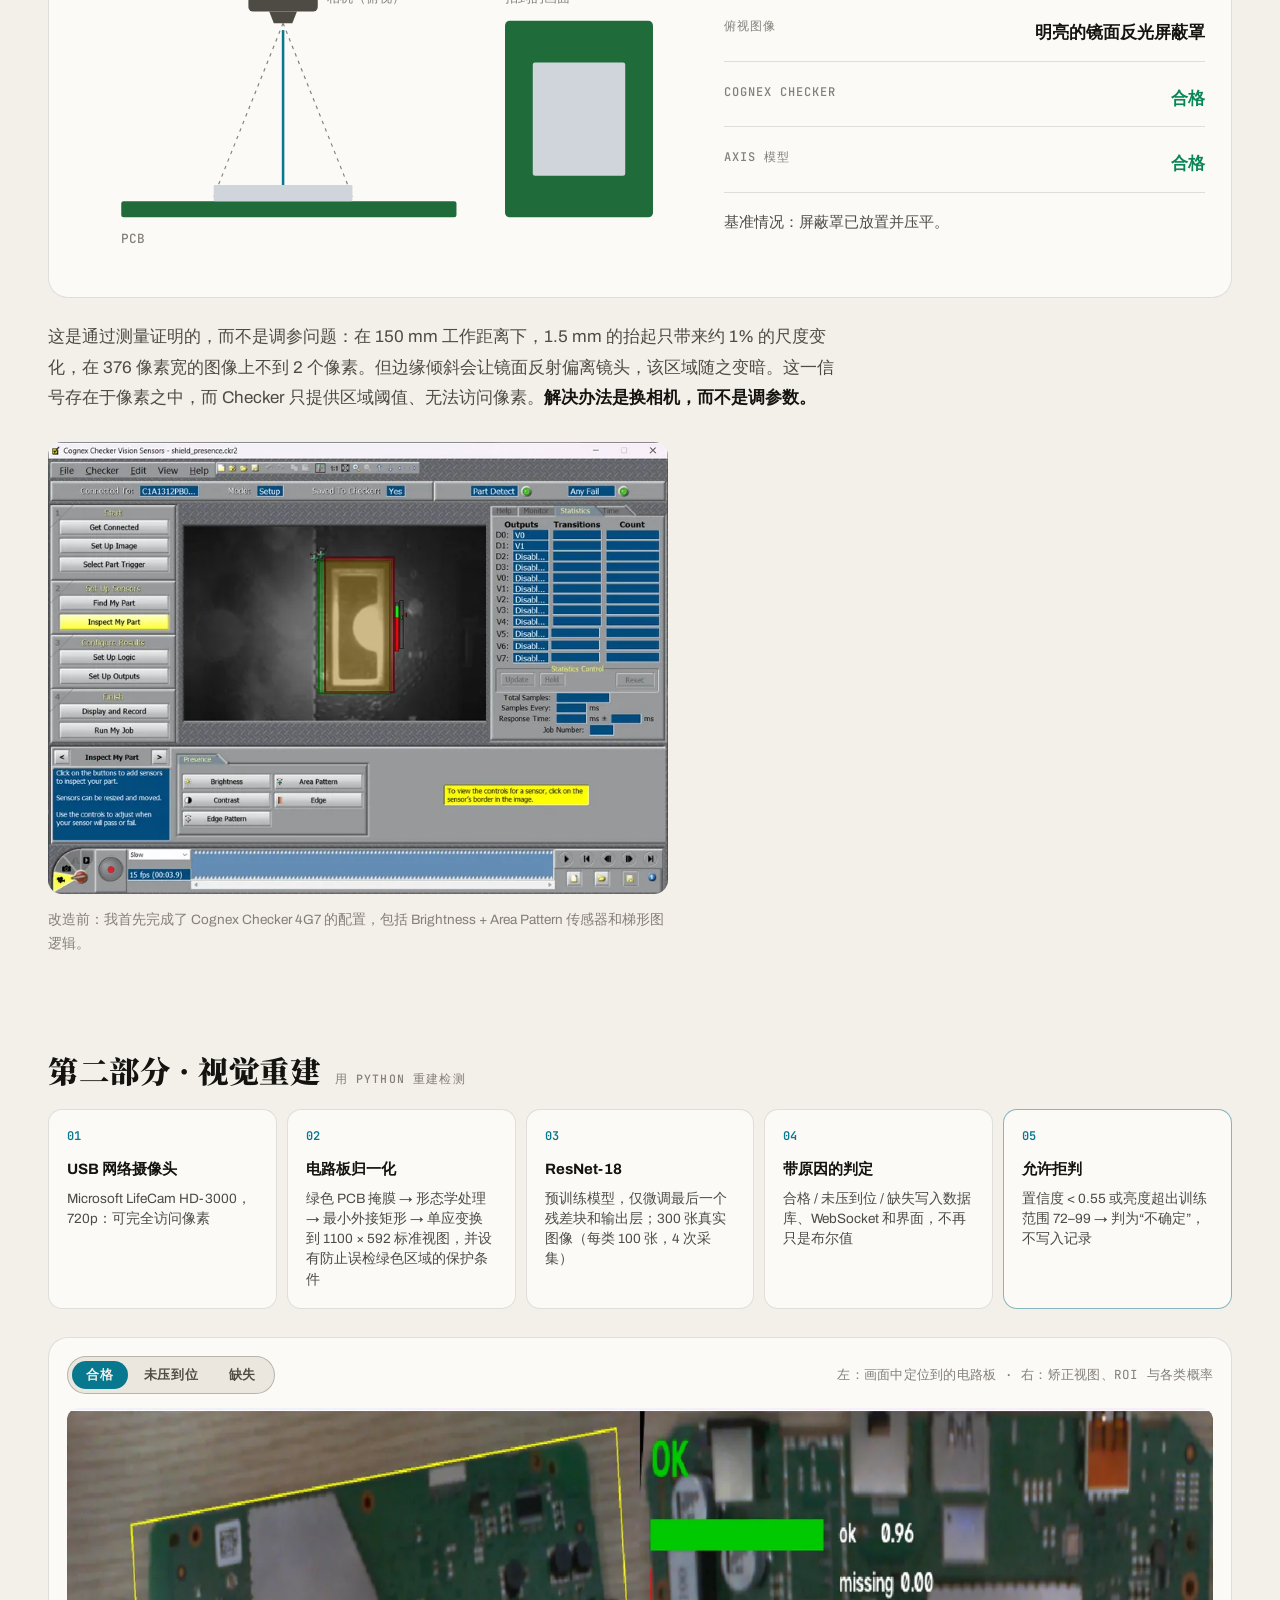
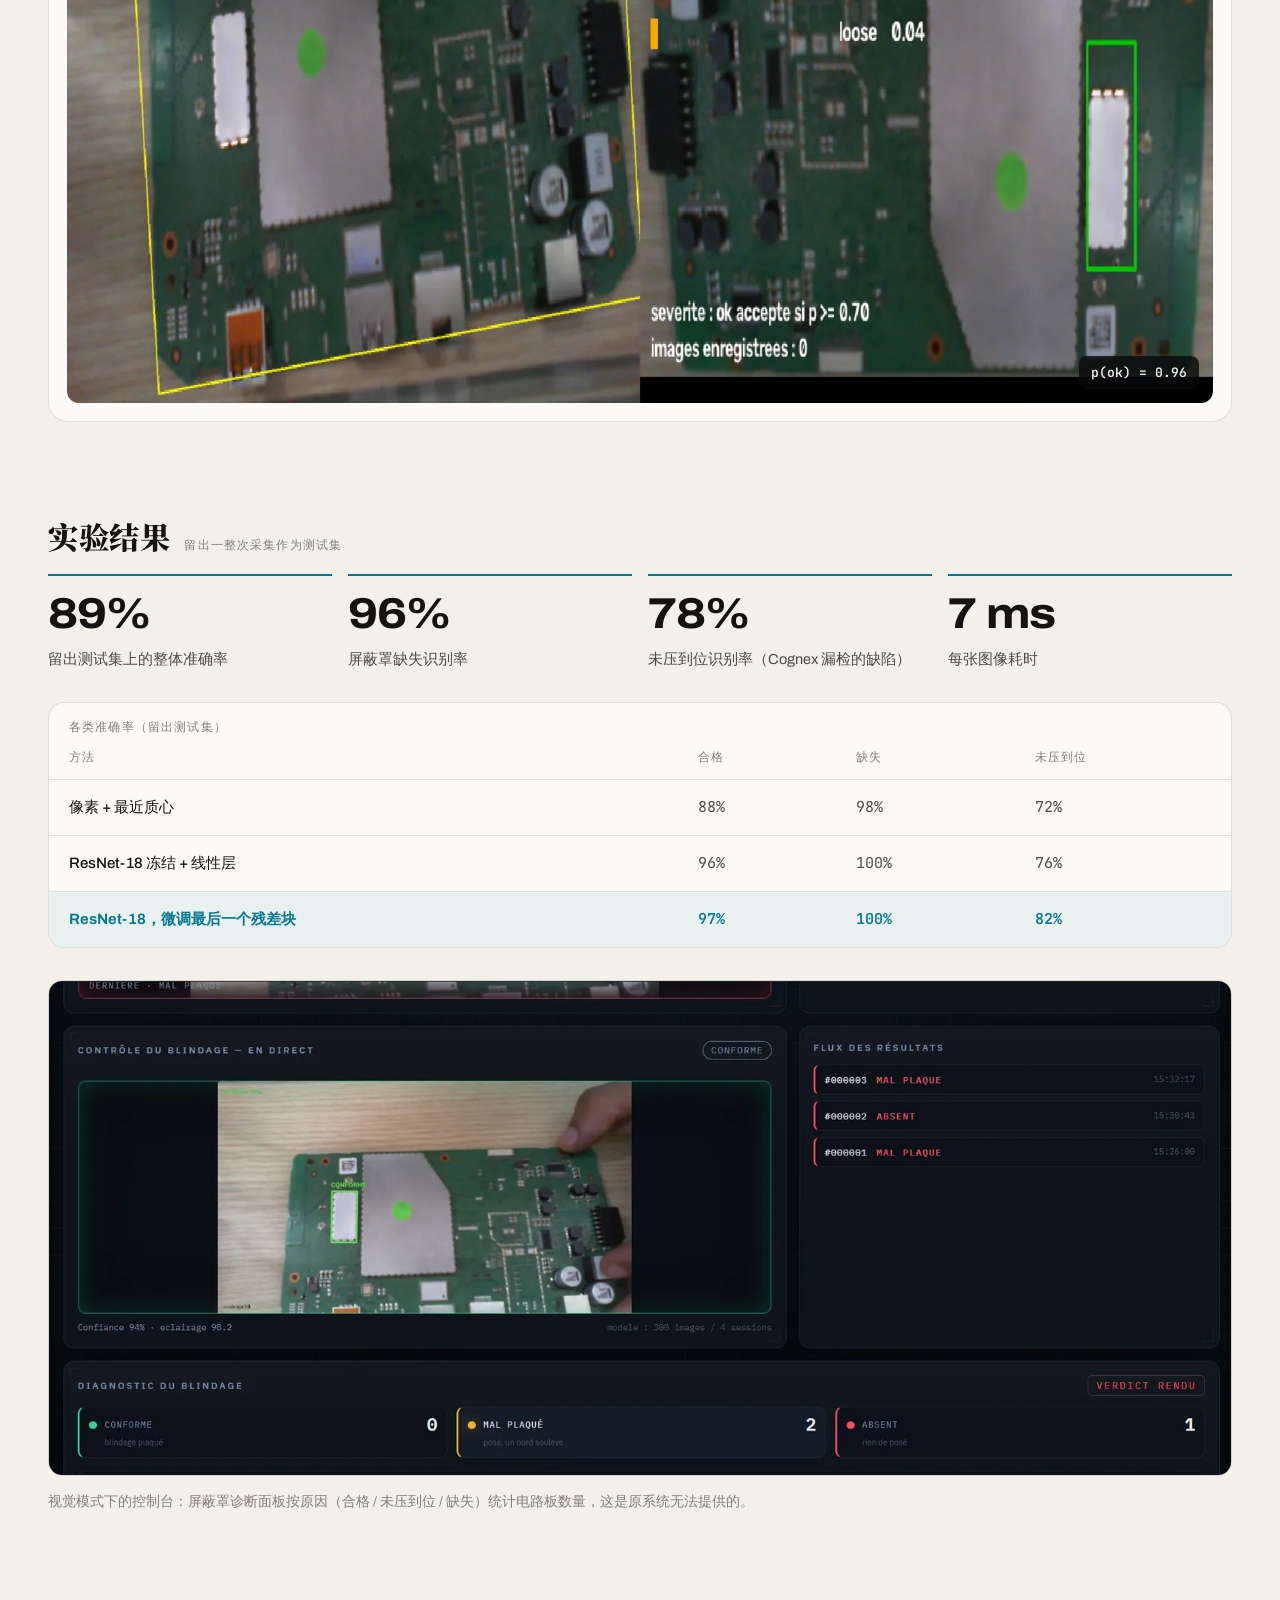
==== commit e8672ae6: "Update contact email Co-Authored-By: Claude Opus 5.5 <noreply@anthropic.com>" ====
--- a/zh/index.html
+++ b/zh/index.html
@@ -950,7 +950,7 @@
     <ul class="contact__list">
       <li class="reveal">
         <span class="kicker">邮箱</span>
-        <a class="contact__big" href="mailto:youssefbenmbarek123@gmail.com">youssefbenmbarek123@gmail.com</a>
+        <a class="contact__big" href="mailto:youssefbenmbarek710@gmail.com">youssefbenmbarek710@gmail.com</a>
       </li>
       <li class="reveal">
         <span class="kicker">电话</span>
